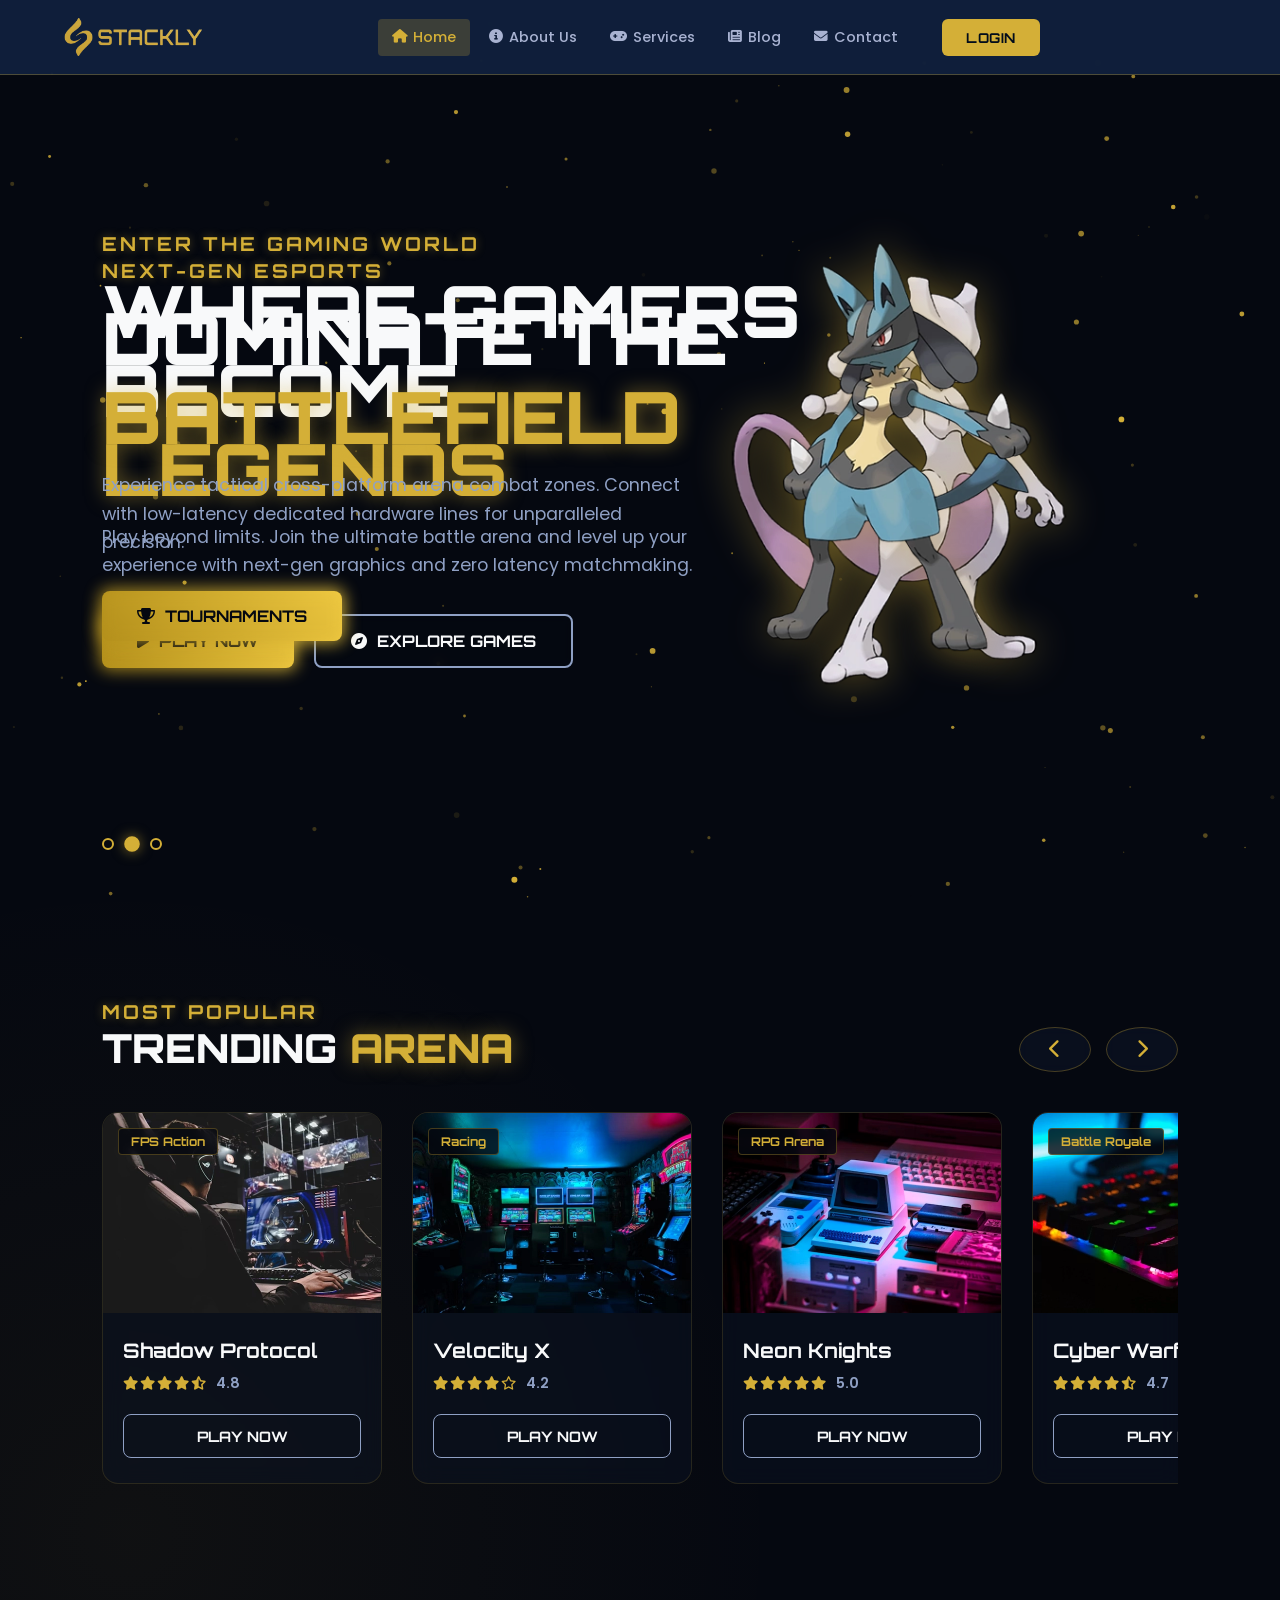
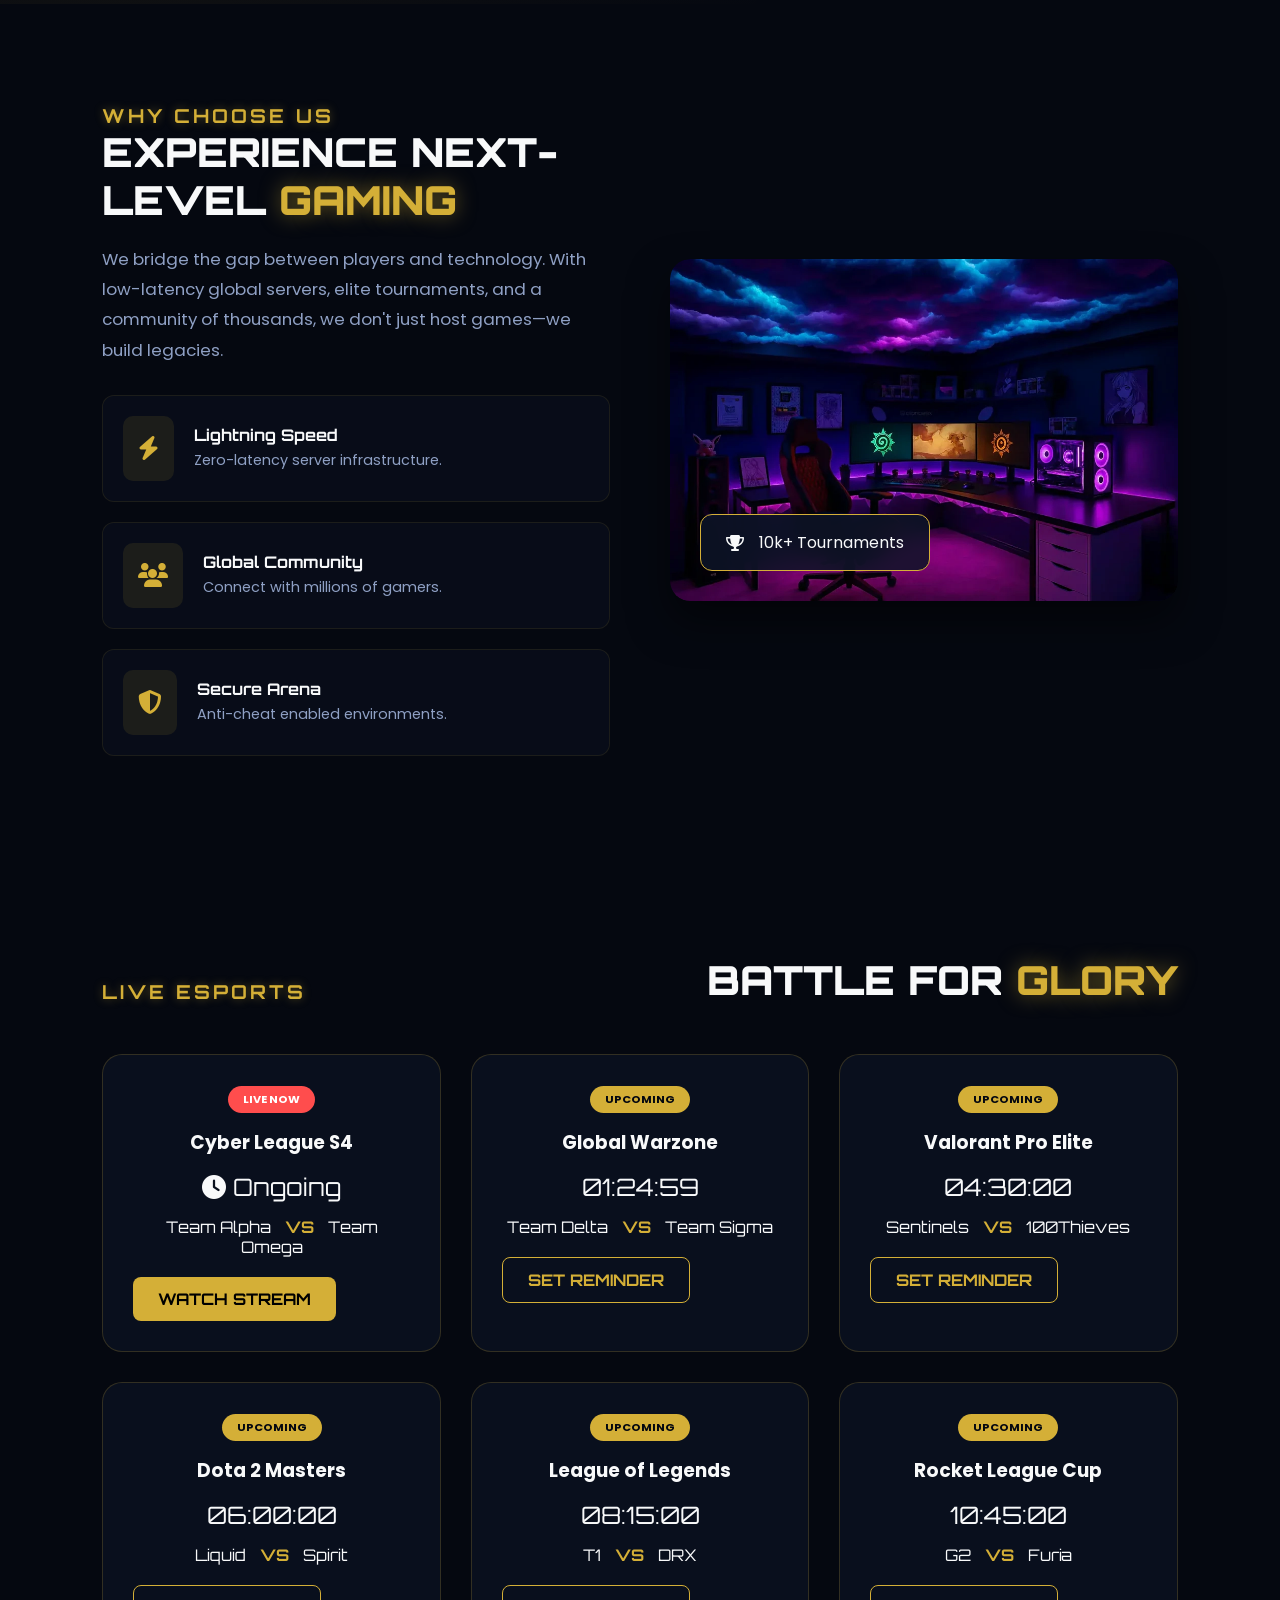
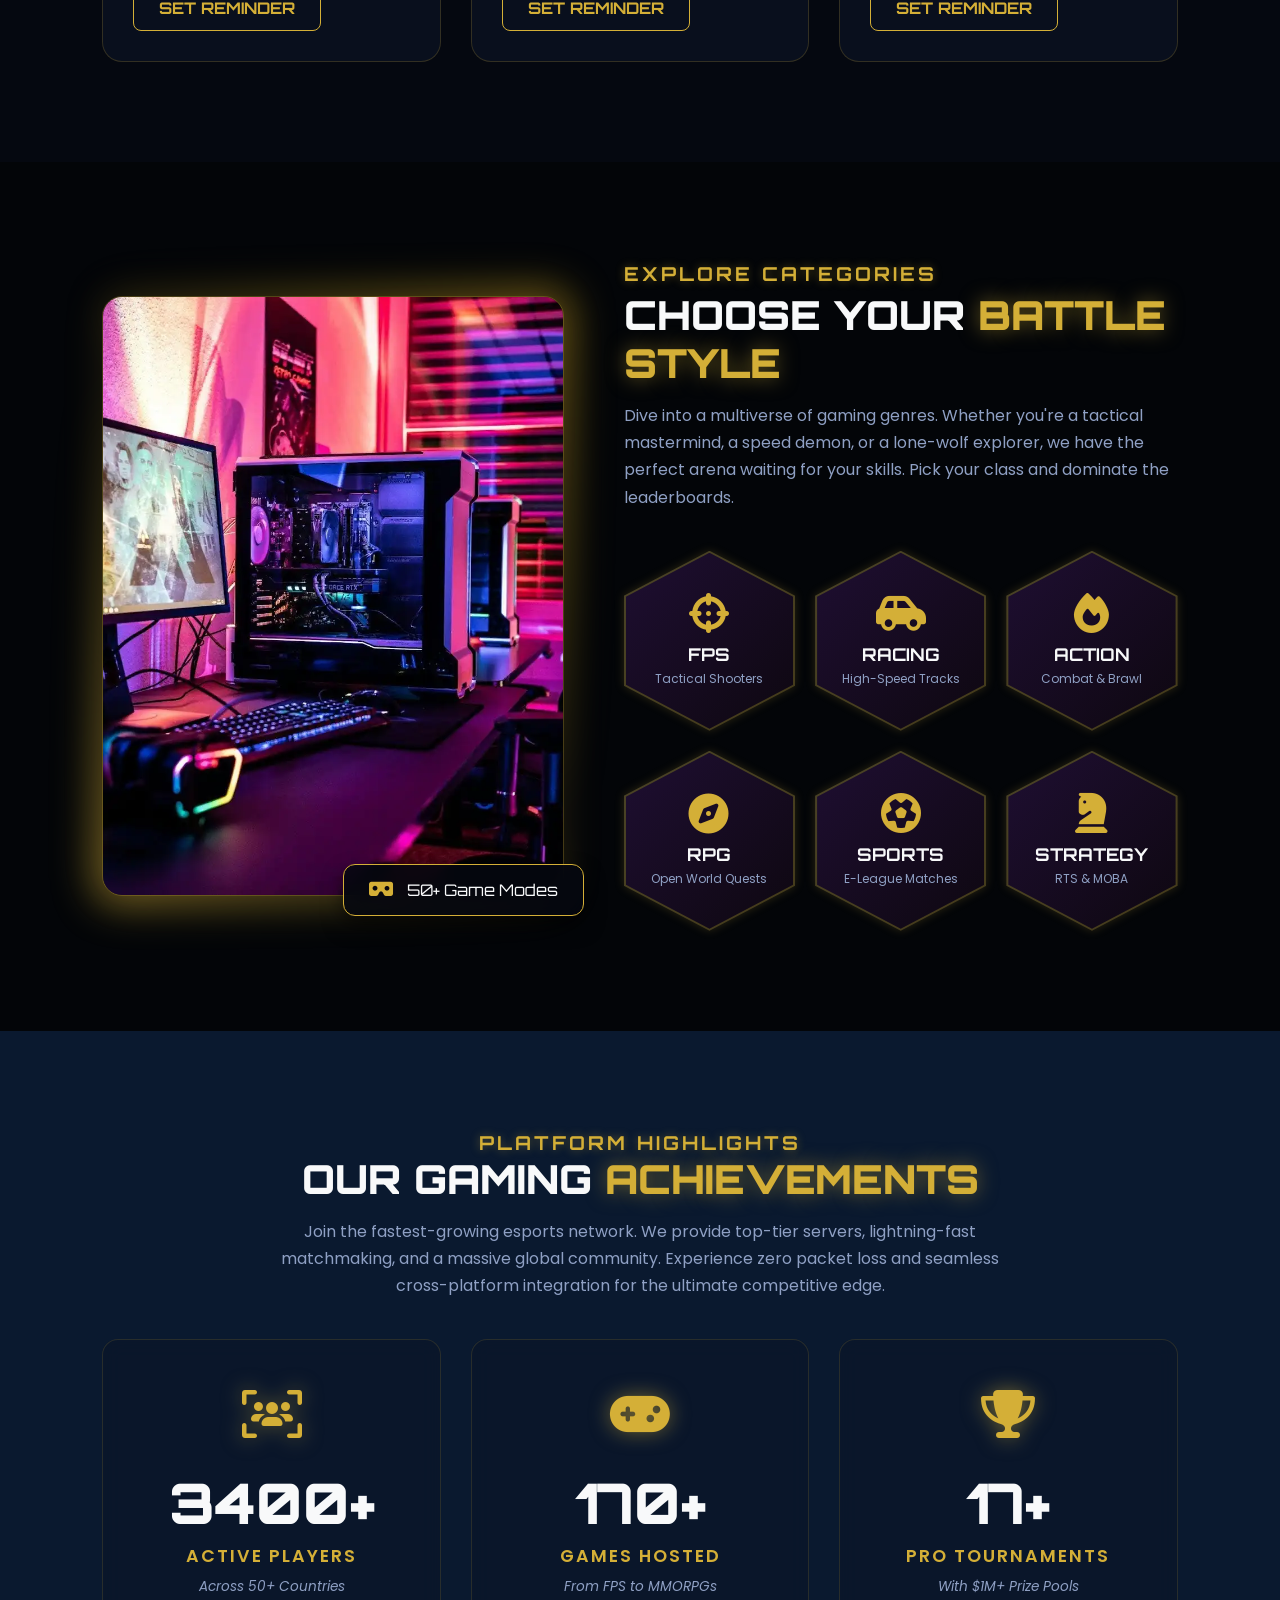
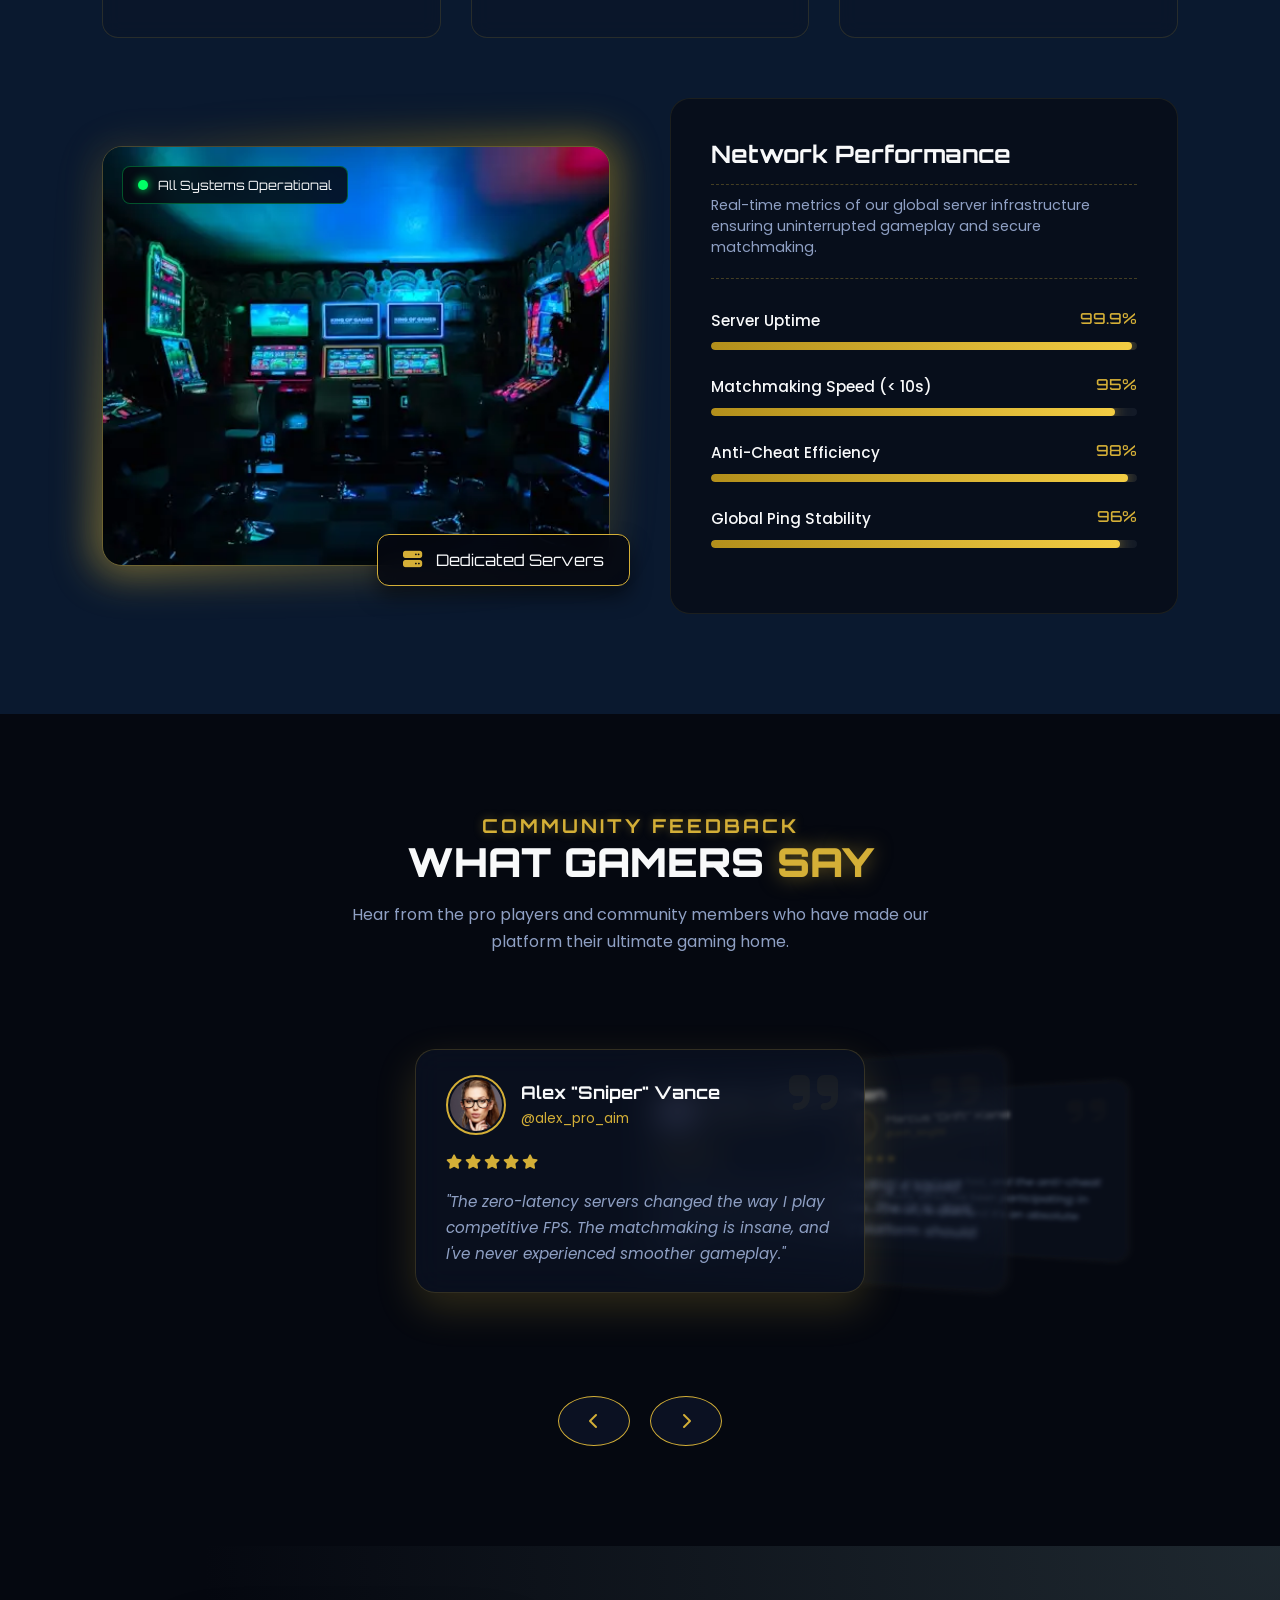
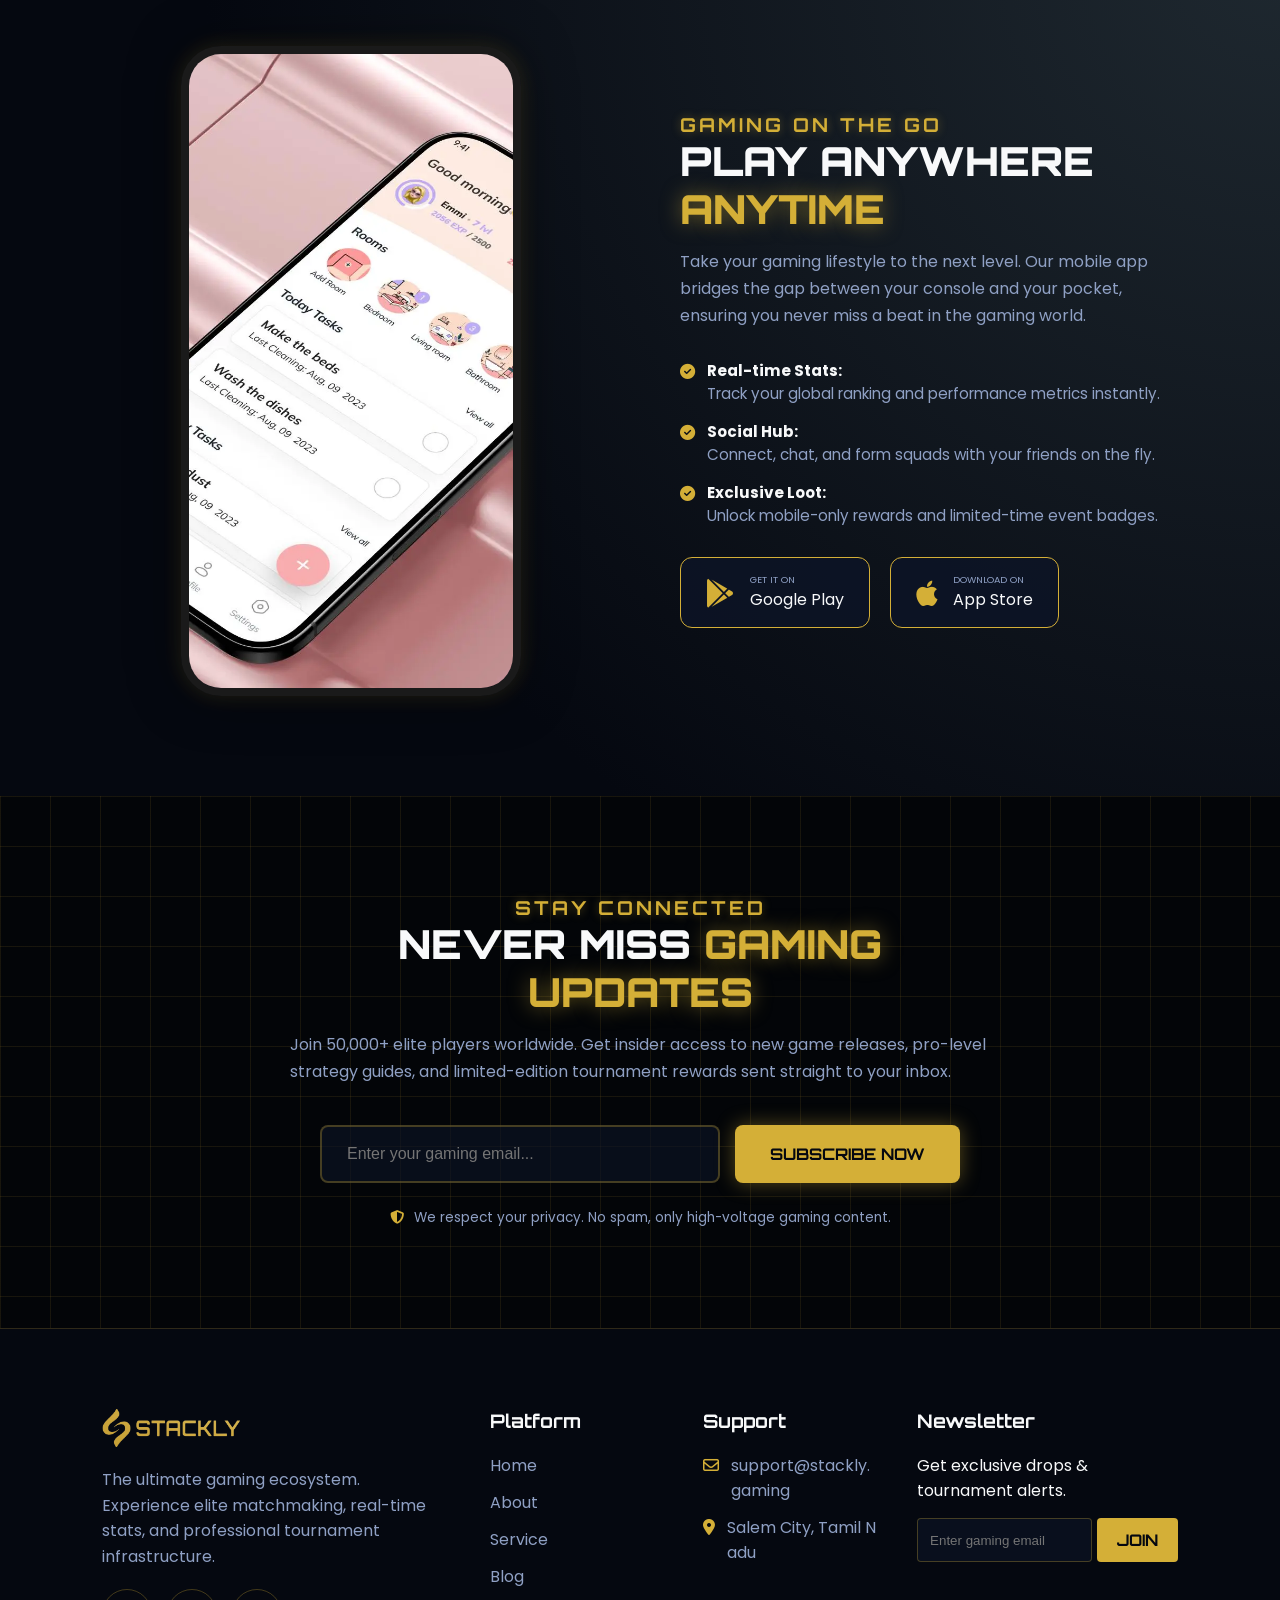
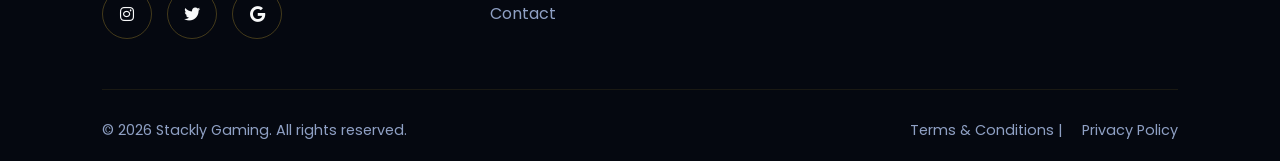
==== index.html @ 5798ce21 "Gaming" ====
<!DOCTYPE html>
<html lang="en" data-theme="dark">

<head>
    <meta charset="UTF-8">
    <meta name="viewport" content="width=device-width, initial-scale=1.0, maximum-scale=1.0, user-scalable=no">
    <title>Stackly Gaming | Optimized Unified Console</title>

    <link rel="stylesheet" href="common.css">
    <link rel="stylesheet" href="style.css">

    <link rel="stylesheet" href="https://unpkg.com/aos@next/dist/aos.css" />

    <link
        href="https://fonts.googleapis.com/css2?family=Orbitron:wght@600;800;900&family=Poppins:wght@300;400;600&display=swap"
        rel="stylesheet">
    <link rel="stylesheet" href="https://cdnjs.cloudflare.com/ajax/libs/font-awesome/6.4.0/css/all.min.css">

    <link href="https://unpkg.com/aos@2.3.1/dist/aos.css" rel="stylesheet">


</head>

<body>

    <div id="preloader" class="preloader-overlay">
        <div class="preloader-scanner-box">
            <div class="preloader-circle-radar"></div>
            <div class="brand-text-matrix">
                <i class="fa-solid fa-layer-group preloader-neon-icon"></i>
                <h1 class="preloader-glitch-text">STACKLY</h1>
                <p class="preloader-sub">INITIALIZING NODE SYSTEM...</p>
            </div>
        </div>
    </div>

    <div id="mainApp" class="app-hidden">

        <header class="navbar">
            <div class="logo">
                <a href="index.html" class="logo-link">
                    <img src="./asset/yellow_logo.webp" alt="STACKLY Logo" class="brand-logo-img">
                </a>
            </div>

            <div class="nav-menu-wrapper" id="menuWrapper">
                <ul class="nav-links">
                    <li><a href="index.html" class="nav-item active"><i
                                class="fa-solid fa-house"></i><span>Home</span></a></li>
                    <li><a href="about.html" class="nav-item"><i class="fa-solid fa-circle-info"></i><span>About
                                Us</span></a></li>
                    <li><a href="service.html" class="nav-item"><i
                                class="fa-solid fa-gamepad"></i><span>Services</span></a></li>
                    <li><a href="blog.html" class="nav-item"><i class="fa-solid fa-newspaper"></i><span>Blog</span></a>
                    </li>
                    <li><a href="contact.html" class="nav-item"><i
                                class="fa-solid fa-envelope"></i><span>Contact</span></a></li>
                </ul>
                <button class="login-btn" onclick="window.location.href='login.html'">LOGIN</button>
            </div>

            <div class="nav-right-controls">
                <div class="burger" id="burgerMenu">
                    <div class="line1"></div>
                    <div class="line2"></div>
                    <div class="line3"></div>
                </div>
            </div>
        </header>

        <section class="hero-section" id="home">

            <div class="video-wrapper">
                <video autoplay muted loop playsinline class="bg-video">
                    <source
                        src="https://assets.mixkit.co/videos/preview/mixkit-animation-of-a-futuristic-city-43075-large.mp4"
                        type="video/mp4">
                </video>
                <div class="video-overlay"></div>
            </div>

            <canvas id="particleCanvas" class="particle-layer"></canvas>

            <div class="hero-slider-container">

                <div class="hero-slide active">
                    <div class="floating-character">
                        <img src="./asset/h1.webp"
                            alt="Character 1">
                    </div>
                    <div class="hero-content">
                        <h3 class="gold-subtitle">ENTER THE GAMING WORLD</h3>
                        <h1 class="hero-title">WHERE GAMERS BECOME <span class="text-gold">LEGENDS</span></h1>
                        <p class="hero-description">Play beyond limits. Join the ultimate battle arena and level up your
                            experience with next-gen graphics and zero latency matchmaking.</p>
                        <div class="hero-buttons">
                            <button class="btn-gold-glow play-now" onclick="window.location.href='404page.html'"><i
                                    class="fa-solid fa-play"></i> PLAY NOW</button>
                            <button class="btn-outline explore-games" onclick="window.location.href='404page.html'"><i
                                    class="fa-solid fa-compass"></i> EXPLORE GAMES</button>
                        </div>
                    </div>
                </div>

                <div class="hero-slide">
                    <div class="floating-character">
                        <img src="./asset/h2.webp"
                            alt="Character 2">
                    </div>
                    <div class="hero-content">
                        <h3 class="gold-subtitle">NEXT-GEN ESPORTS</h3>
                        <h1 class="hero-title">DOMINATE THE <span class="text-gold">BATTLEFIELD</span></h1>
                        <p class="hero-description">Experience tactical cross-platform arena combat zones. Connect with
                            low-latency dedicated hardware lines for unparalleled precision.</p>
                        <div class="hero-buttons">
                            <button class="btn-gold-glow" onclick="window.location.href='404page.html'"><i
                                    class="fa-solid fa-trophy"></i> TOURNAMENTS</button>
                        </div>
                    </div>
                </div>

                <div class="hero-slide">
                    <div class="floating-character">
                        <img src="./asset/h3.webp"
                            alt="Character 3">
                    </div>
                    <div class="hero-content">
                        <h3 class="gold-subtitle">METAVERSE CONQUESTS</h3>
                        <h1 class="hero-title">CONQUER NEW <span class="text-gold">REALITIES</span></h1>
                        <p class="hero-description">Step into open-world rendering parameters. Upgrade tactical modules,
                            track clan dominance patterns, and claim high-tier assets.</p>
                        <div class="hero-buttons">
                            <button class="btn-gold-glow" onclick="window.location.href='404page.html'"><i
                                    class="fa-solid fa-rocket"></i> JOIN SQUAD</button>
                        </div>
                    </div>
                </div>

            </div>

            <div class="slider-dots">
                <span class="dot active" onclick="currentSlide(0)"></span>
                <span class="dot" onclick="currentSlide(1)"></span>
                <span class="dot" onclick="currentSlide(2)"></span>
            </div>

        </section>

        <section class="featured-section" id="featured-games">
            <div class="section-header">
                <div class="title-wrapper">
                    <h3 class="gold-subtitle">MOST POPULAR</h3>
                    <h2 class="section-title">TRENDING <span class="text-gold">ARENA</span></h2>
                </div>
                <div class="slider-controls">
                    <button class="slide-btn" id="prevBtn"><i class="fa-solid fa-chevron-left"></i></button>
                    <button class="slide-btn" id="nextBtn"><i class="fa-solid fa-chevron-right"></i></button>
                </div>
            </div>

            <div class="games-slider" id="gamesSlider">
                <div class="game-card" data-aos="fade-up" data-aos-duration="3000" data-aos-delay="200">
                    <div class="game-img-wrapper"><img
                            src="./asset/h4.webp"
                            alt="Shadow Protocol"><span class="genre-tag">FPS Action</span></div>
                    <div class="game-info">
                        <h3>Shadow Protocol</h3>
                        <div class="rating">
                            <div class="stars"><i class="fa-solid fa-star"></i><i class="fa-solid fa-star"></i><i
                                    class="fa-solid fa-star"></i><i class="fa-solid fa-star"></i><i
                                    class="fa-solid fa-star-half-stroke"></i></div><span>4.8</span>
                        </div>
                        <button class="btn-card-play" onclick="window.location.href='404page.html'">PLAY NOW</button>
                    </div>
                </div>
                <div class="game-card" data-aos="fade-up" data-aos-duration="3000" data-aos-delay="400">
                    <div class="game-img-wrapper"><img
                            src="./asset/h5.webp"
                            alt="Velocity X"><span class="genre-tag">Racing</span></div>
                    <div class="game-info">
                        <h3>Velocity X</h3>
                        <div class="rating">
                            <div class="stars"><i class="fa-solid fa-star"></i><i class="fa-solid fa-star"></i><i
                                    class="fa-solid fa-star"></i><i class="fa-solid fa-star"></i><i
                                    class="fa-regular fa-star"></i></div><span>4.2</span>
                        </div>
                        <button class="btn-card-play" onclick="window.location.href='404page.html'">PLAY NOW</button>
                    </div>
                </div>
                <div class="game-card" data-aos="fade-up" data-aos-duration="3000" data-aos-delay="600">
                    <div class="game-img-wrapper"><img
                            src="./asset/h6.webp"
                            alt="Neon Knights"><span class="genre-tag">RPG Arena</span></div>
                    <div class="game-info">
                        <h3>Neon Knights</h3>
                        <div class="rating">
                            <div class="stars"><i class="fa-solid fa-star"></i><i class="fa-solid fa-star"></i><i
                                    class="fa-solid fa-star"></i><i class="fa-solid fa-star"></i><i
                                    class="fa-solid fa-star"></i></div><span>5.0</span>
                        </div>
                        <button class="btn-card-play" onclick="window.location.href='404page.html'">PLAY NOW</button>
                    </div>
                </div>
                <div class="game-card" data-aos="fade-up" data-aos-duration="3000" data-aos-delay="800">
                    <div class="game-img-wrapper"><img
                            src="./asset/h7.webp"
                            alt="Cyber Warfare"><span class="genre-tag">Battle Royale</span></div>
                    <div class="game-info">
                        <h3>Cyber Warfare</h3>
                        <div class="rating">
                            <div class="stars"><i class="fa-solid fa-star"></i><i class="fa-solid fa-star"></i><i
                                    class="fa-solid fa-star"></i><i class="fa-solid fa-star"></i><i
                                    class="fa-solid fa-star-half-stroke"></i></div><span>4.7</span>
                        </div>
                        <button class="btn-card-play" onclick="window.location.href='404page.html'">PLAY NOW</button>
                    </div>
                </div>
                <div class="game-card" data-aos="fade-up" data-aos-duration="3000" data-aos-delay="600">
                    <div class="game-img-wrapper"><img
                            src="./asset/h8.webp"
                            alt="Galactic Siege"><span class="genre-tag">Strategy</span></div>
                    <div class="game-info">
                        <h3>Galactic Siege</h3>
                        <div class="rating">
                            <div class="stars"><i class="fa-solid fa-star"></i><i class="fa-solid fa-star"></i><i
                                    class="fa-solid fa-star"></i><i class="fa-regular fa-star"></i><i
                                    class="fa-regular fa-star"></i></div><span>3.9</span>
                        </div>
                        <button class="btn-card-play" onclick="window.location.href='404page.html'">PLAY NOW</button>
                    </div>
                </div>
                <div class="game-card" data-aos="fade-up" data-aos-duration="3000" data-aos-delay="700">
                    <div class="game-img-wrapper"><img
                            src="./asset/h9.webp"
                            alt="Void Runner"><span class="genre-tag">Adventure</span></div>
                    <div class="game-info">
                        <h3>Void Runner</h3>
                        <div class="rating">
                            <div class="stars"><i class="fa-solid fa-star"></i><i class="fa-solid fa-star"></i><i
                                    class="fa-solid fa-star"></i><i class="fa-solid fa-star"></i><i
                                    class="fa-regular fa-star"></i></div><span>4.5</span>
                        </div>
                        <button class="btn-card-play" onclick="window.location.href='404page.html'">PLAY NOW</button>
                    </div>
                </div>
            </div>
        </section>


        <section class="about-section" id="about">
            <div class="about-container">
                <div class="about-content">
                    <h3 class="gold-subtitle" data-aos="fade-up">WHY CHOOSE US</h3>
                    <h2 class="section-title" data-aos="fade-up" data-aos-delay="100">EXPERIENCE NEXT-LEVEL <span
                            class="text-gold">GAMING</span></h2>
                    <p class="about-desc" data-aos="fade-up" data-aos-delay="200">
                        We bridge the gap between players and technology. With low-latency global servers, elite
                        tournaments, and a community of thousands, we don't just host games—we build legacies.
                    </p>

                    <div class="about-features">
                        <div class="feature-card" data-aos="fade-up" data-aos-delay="300">
                            <div class="icon-box"><i class="fa-solid fa-bolt"></i></div>
                            <div class="feature-text">
                                <h4>Lightning Speed</h4>
                                <p>Zero-latency server infrastructure.</p>
                            </div>
                        </div>
                        <div class="feature-card" data-aos="fade-up" data-aos-delay="400">
                            <div class="icon-box"><i class="fa-solid fa-users"></i></div>
                            <div class="feature-text">
                                <h4>Global Community</h4>
                                <p>Connect with millions of gamers.</p>
                            </div>
                        </div>
                        <div class="feature-card" data-aos="fade-up" data-aos-delay="500">
                            <div class="icon-box"><i class="fa-solid fa-shield-halved"></i></div>
                            <div class="feature-text">
                                <h4>Secure Arena</h4>
                                <p>Anti-cheat enabled environments.</p>
                            </div>
                        </div>
                    </div>
                </div>

                <div class="about-visual" data-aos="zoom-in" data-aos-duration="1000">
                    <div class="visual-box">
                        <img src="./asset/h10.webp"
                            alt="Gaming Setup">
                        <div class="floating-stat">
                            <i class="fa-solid fa-trophy"></i>
                            <span>10k+ Tournaments</span>
                        </div>
                    </div>
                </div>
            </div>
        </section>


        <section class="tournament-section" id="tournaments">
            <div class="section-header" data-aos="fade-up">
                <h3 class="gold-subtitle">LIVE ESPORTS</h3>
                <h2 class="section-title">BATTLE FOR <span class="text-gold">GLORY</span></h2>
            </div>

            <div class="tournament-grid">
                <div class="match-card live" data-aos="zoom-in" data-aos-delay="100">
                    <div class="status-tag">LIVE NOW</div>
                    <h3>Cyber League S4</h3>
                    <div class="match-time"><i class="fa-solid fa-clock"></i> <span>Ongoing</span></div>
                    <div class="teams"><span>Team Alpha</span> <b>VS</b> <span>Team Omega</span></div>
                    <button class="btn-neon" onclick="window.location.href='404page.html'">WATCH STREAM</button>
                </div>

                <div class="match-card" data-aos="zoom-in" data-aos-delay="200">
                    <div class="status-tag upcoming">UPCOMING</div>
                    <h3>Global Warzone</h3>
                    <div class="match-time" id="timer1">02:15:45</div>
                    <div class="teams"><span>Team Delta</span> <b>VS</b> <span>Team Sigma</span></div>
                    <button class="btn-neon-outline" onclick="window.location.href='404page.html'">SET REMINDER</button>
                </div>

                <div class="match-card" data-aos="zoom-in" data-aos-delay="300">
                    <div class="status-tag upcoming">UPCOMING</div>
                    <h3>Valorant Pro Elite</h3>
                    <div class="match-time">04:30:00</div>
                    <div class="teams"><span>Sentinels</span> <b>VS</b> <span>100Thieves</span></div>
                    <button class="btn-neon-outline" onclick="window.location.href='404page.html'">SET REMINDER</button>
                </div>

                <div class="match-card" data-aos="zoom-in" data-aos-delay="400">
                    <div class="status-tag upcoming">UPCOMING</div>
                    <h3>Dota 2 Masters</h3>
                    <div class="match-time">06:00:00</div>
                    <div class="teams"><span>Liquid</span> <b>VS</b> <span>Spirit</span></div>
                    <button class="btn-neon-outline" onclick="window.location.href='404page.html'">SET REMINDER</button>
                </div>

                <div class="match-card" data-aos="zoom-in" data-aos-delay="500">
                    <div class="status-tag upcoming">UPCOMING</div>
                    <h3>League of Legends</h3>
                    <div class="match-time">08:15:00</div>
                    <div class="teams"><span>T1</span> <b>VS</b> <span>DRX</span></div>
                    <button class="btn-neon-outline" onclick="window.location.href='404page.html'">SET REMINDER</button>
                </div>

                <div class="match-card" data-aos="zoom-in" data-aos-delay="600">
                    <div class="status-tag upcoming">UPCOMING</div>
                    <h3>Rocket League Cup</h3>
                    <div class="match-time">10:45:00</div>
                    <div class="teams"><span>G2</span> <b>VS</b> <span>Furia</span></div>
                    <button class="btn-neon-outline" onclick="window.location.href='404page.html'">SET REMINDER</button>
                </div>
            </div>
        </section>

        <section class="categories-section" id="categories">
            <div class="categories-container">

                <div class="categories-visual" data-aos="fade-right" data-aos-duration="1000">
                    <div class="image-glow-wrapper">
                        <img src="./asset/h13.webp"
                            alt="Gaming Genres" class="cat-img">
                        <div class="glass-tag"><i class="fa-solid fa-vr-cardboard"></i> 50+ Game Modes</div>
                    </div>
                </div>

                <div class="categories-content">

                    <div class="categories-header" data-aos="fade-left">
                        <h3 class="gold-subtitle">EXPLORE CATEGORIES</h3>
                        <h2 class="section-title">CHOOSE YOUR <span class="text-gold">BATTLE STYLE</span></h2>
                        <p class="section-desc">
                            Dive into a multiverse of gaming genres. Whether you're a tactical mastermind, a speed
                            demon, or a lone-wolf explorer, we have the perfect arena waiting for your skills. Pick your
                            class and dominate the leaderboards.
                        </p>
                    </div>

                    <div class="hex-grid">
                        <div class="hex-wrapper" data-aos="zoom-in" data-aos-delay="100">
                            <div class="hex-card">
                                <i class="fa-solid fa-crosshairs hex-icon"></i>
                                <h3 class="hex-title">FPS</h3>
                                <p class="hex-desc">Tactical Shooters</p>
                            </div>
                        </div>

                        <div class="hex-wrapper" data-aos="zoom-in" data-aos-delay="200">
                            <div class="hex-card">
                                <i class="fa-solid fa-car-side hex-icon"></i>
                                <h3 class="hex-title">RACING</h3>
                                <p class="hex-desc">High-Speed Tracks</p>
                            </div>
                        </div>

                        <div class="hex-wrapper" data-aos="zoom-in" data-aos-delay="300">
                            <div class="hex-card">
                                <i class="fa-solid fa-fire hex-icon"></i>
                                <h3 class="hex-title">ACTION</h3>
                                <p class="hex-desc">Combat & Brawl</p>
                            </div>
                        </div>

                        <div class="hex-wrapper" data-aos="zoom-in" data-aos-delay="400">
                            <div class="hex-card">
                                <i class="fa-solid fa-compass hex-icon"></i>
                                <h3 class="hex-title">RPG</h3>
                                <p class="hex-desc">Open World Quests</p>
                            </div>
                        </div>

                        <div class="hex-wrapper" data-aos="zoom-in" data-aos-delay="500">
                            <div class="hex-card">
                                <i class="fa-solid fa-futbol hex-icon"></i>
                                <h3 class="hex-title">SPORTS</h3>
                                <p class="hex-desc">E-League Matches</p>
                            </div>
                        </div>

                        <div class="hex-wrapper" data-aos="zoom-in" data-aos-delay="600">
                            <div class="hex-card">
                                <i class="fa-solid fa-chess-knight hex-icon"></i>
                                <h3 class="hex-title">STRATEGY</h3>
                                <p class="hex-desc">RTS & MOBA</p>
                            </div>
                        </div>
                    </div>
                </div>

            </div>
        </section>


        <section class="stats-section" id="statistics">
            <div class="stats-header" data-aos="fade-up">
                <h3 class="gold-subtitle">PLATFORM HIGHLIGHTS</h3>
                <h2 class="section-title">OUR GAMING <span class="text-gold">ACHIEVEMENTS</span></h2>
                <p class="section-desc" style="text-align: center; max-width: 750px; margin: 15px auto 40px auto;">
                    Join the fastest-growing esports network. We provide top-tier servers, lightning-fast matchmaking,
                    and a massive global community. Experience zero packet loss and seamless cross-platform integration
                    for the ultimate competitive edge.
                </p>
            </div>

            <div class="stats-grid">
                <div class="glass-stat-card" data-aos="fade-up" data-aos-delay="100">
                    <div class="stat-icon"><i class="fa-solid fa-users-viewfinder"></i></div>
                    <h3 class="counter" data-target="10000">0</h3>
                    <p class="stat-label">Active Players</p>
                    <p class="stat-sub">Across 50+ Countries</p>
                </div>

                <div class="glass-stat-card" data-aos="fade-up" data-aos-delay="200">
                    <div class="stat-icon"><i class="fa-solid fa-gamepad"></i></div>
                    <h3 class="counter" data-target="500">0</h3>
                    <p class="stat-label">Games Hosted</p>
                    <p class="stat-sub">From FPS to MMORPGs</p>
                </div>

                <div class="glass-stat-card" data-aos="fade-up" data-aos-delay="300">
                    <div class="stat-icon"><i class="fa-solid fa-trophy"></i></div>
                    <h3 class="counter" data-target="50">0</h3>
                    <p class="stat-label">Pro Tournaments</p>
                    <p class="stat-sub">With $1M+ Prize Pools</p>
                </div>
            </div>

            <div class="stats-details">

                <div class="stats-image" data-aos="fade-right" data-aos-delay="200">
                    <div class="image-glow-wrapper stat-img-hover">
                        <img src="./asset/h11.webp"
                            alt="Server Infrastructure" class="cat-img" style="min-height: 420px;">
                        <div class="glass-tag"><i class="fa-solid fa-server"></i> Dedicated Servers</div>

                        <div class="live-status-tag">
                            <span class="pulse-green-dot"></span> All Systems Operational
                        </div>
                    </div>
                </div>

                <div class="stats-bars" data-aos="fade-left" data-aos-delay="300">
                    <h3 class="bar-title">Network Performance</h3>
                    <p class="bar-desc">Real-time metrics of our global server infrastructure ensuring uninterrupted
                        gameplay and secure matchmaking.</p>

                    <div class="progress-box">
                        <div class="progress-info">
                            <span>Server Uptime</span>
                            <span>99.9%</span>
                        </div>
                        <div class="progress-track">
                            <div class="progress-fill" data-width="99%"></div>
                        </div>
                    </div>

                    <div class="progress-box">
                        <div class="progress-info">
                            <span>Matchmaking Speed (< 10s)</span>
                                    <span>95%</span>
                        </div>
                        <div class="progress-track">
                            <div class="progress-fill" data-width="95%"></div>
                        </div>
                    </div>

                    <div class="progress-box">
                        <div class="progress-info">
                            <span>Anti-Cheat Efficiency</span>
                            <span>98%</span>
                        </div>
                        <div class="progress-track">
                            <div class="progress-fill" data-width="98%"></div>
                        </div>
                    </div>

                    <div class="progress-box">
                        <div class="progress-info">
                            <span>Global Ping Stability</span>
                            <span>96%</span>
                        </div>
                        <div class="progress-track">
                            <div class="progress-fill" data-width="96%"></div>
                        </div>
                    </div>
                </div>

            </div>
        </section>



        <section class="testimonials-section" id="reviews">
            <div class="stats-header" data-aos="fade-up">
                <h3 class="gold-subtitle">COMMUNITY FEEDBACK</h3>
                <h2 class="section-title">WHAT GAMERS <span class="text-gold">SAY</span></h2>
                <p class="section-desc" style="text-align: center; max-width: 600px; margin: 15px auto 40px auto;">
                    Hear from the pro players and community members who have made our platform their ultimate gaming
                    home.
                </p>
            </div>

            <div class="stack-container" data-aos="zoom-in" data-aos-duration="1000">

                <div class="stack-area">
                    <div class="testi-3d-card">
                        <i class="fa-solid fa-quote-right quote-bg"></i>
                        <div class="testi-header">
                            <img src="./asset/a4.webp"
                                alt="Gamer Profile">
                            <div class="testi-user">
                                <h4>Alex "Sniper" Vance</h4>
                                <span>@alex_pro_aim</span>
                            </div>
                        </div>
                        <div class="testi-stars"><i class="fa-solid fa-star"></i><i class="fa-solid fa-star"></i><i
                                class="fa-solid fa-star"></i><i class="fa-solid fa-star"></i><i
                                class="fa-solid fa-star"></i></div>
                        <p class="testi-text">"The zero-latency servers changed the way I play competitive FPS. The
                            matchmaking is insane, and I've never experienced smoother gameplay."</p>
                    </div>

                    <div class="testi-3d-card">
                        <i class="fa-solid fa-quote-right quote-bg"></i>
                        <div class="testi-header">
                            <img src="./asset/a1.webp"
                                alt="Gamer Profile">
                            <div class="testi-user">
                                <h4>Sarah "Valkyrie" Chen</h4>
                                <span>@valkyrie_plays</span>
                            </div>
                        </div>
                        <div class="testi-stars"><i class="fa-solid fa-star"></i><i class="fa-solid fa-star"></i><i
                                class="fa-solid fa-star"></i><i class="fa-solid fa-star"></i><i
                                class="fa-solid fa-star-half-stroke"></i></div>
                        <p class="testi-text">"I love the community features! Finding a squad for RPG raids has never
                            been easier. The UI is dark, neon, and exactly what a gaming platform should look like."</p>
                    </div>

                    <div class="testi-3d-card">
                        <i class="fa-solid fa-quote-right quote-bg"></i>
                        <div class="testi-header">
                            <img src="./asset/a2.webp"
                                alt="Gamer Profile">
                            <div class="testi-user">
                                <h4>Marcus "Drift" Kane</h4>
                                <span>@drift_king99</span>
                            </div>
                        </div>
                        <div class="testi-stars"><i class="fa-solid fa-star"></i><i class="fa-solid fa-star"></i><i
                                class="fa-solid fa-star"></i><i class="fa-solid fa-star"></i><i
                                class="fa-solid fa-star"></i></div>
                        <p class="testi-text">"Tournament payouts are fast, and the anti-cheat system actually works.
                            I've been participating in the weekly racing leagues and it's an absolute blast."</p>
                    </div>

                    <div class="testi-3d-card">
                        <i class="fa-solid fa-quote-right quote-bg"></i>
                        <div class="testi-header">
                            <img src="./asset/a3.webp"
                                alt="Gamer Profile">
                            <div class="testi-user">
                                <h4>Elena "Mystic" Rose</h4>
                                <span>@mystic_mage</span>
                            </div>
                        </div>
                        <div class="testi-stars"><i class="fa-solid fa-star"></i><i class="fa-solid fa-star"></i><i
                                class="fa-solid fa-star"></i><i class="fa-solid fa-star"></i><i
                                class="fa-regular fa-star"></i></div>
                        <p class="testi-text">"A must-have platform for any serious gamer. The UI is sleek, and tracking
                            my stats across multiple games gives me the insights I need to improve."</p>
                    </div>

                </div>

                <div class="stack-controls">
                    <button class="testi-btn" id="stackPrev"><i class="fa-solid fa-chevron-left"></i></button>
                    <button class="testi-btn" id="stackNext"><i class="fa-solid fa-chevron-right"></i></button>
                </div>

            </div>
        </section>

        <section class="download-section" id="download">
            <div class="download-container">

                <div class="download-visual" data-aos="fade-right">
                    <div class="phone-mockup stat-img-hover">
                        <img src="./asset/a5.webp"
                            alt="App UI" class="app-ui-screen">
                        <div class="phone-frame"></div>
                    </div>
                </div>

                <div class="download-content" data-aos="fade-left">
                    <h3 class="gold-subtitle">GAMING ON THE GO</h3>
                    <h2 class="section-title">PLAY ANYWHERE <span class="text-gold">ANYTIME</span></h2>
                    <p class="section-desc">
                        Take your gaming lifestyle to the next level. Our mobile app bridges the gap between your
                        console and your pocket, ensuring you never miss a beat in the gaming world.
                    </p>

                    <ul class="feature-list">
                        <li><i class="fa-solid fa-circle-check"></i>
                            <div><strong>Real-time Stats:</strong> Track your global ranking and performance metrics
                                instantly.</div>
                        </li>
                        <li><i class="fa-solid fa-circle-check"></i>
                            <div><strong>Social Hub:</strong> Connect, chat, and form squads with your friends on the
                                fly.</div>
                        </li>
                        <li><i class="fa-solid fa-circle-check"></i>
                            <div><strong>Exclusive Loot:</strong> Unlock mobile-only rewards and limited-time event
                                badges.</div>
                        </li>
                    </ul>

                    <div class="store-buttons">
                        <a href="404page.html" class="btn-store">
                            <i class="fa-brands fa-google-play"></i>
                            <div class="btn-text"><span>GET IT ON</span> Google Play</div>
                        </a>
                        <a href="404page.html" class="btn-store">
                            <i class="fa-brands fa-apple"></i>
                            <div class="btn-text"><span>DOWNLOAD ON</span> App Store</div>
                        </a>
                    </div>
                </div>
            </div>
        </section>


        <section class="newsletter-section" id="newsletter">
            <div class="grid-overlay"></div>
            <div class="newsletter-content" data-aos="zoom-in">
                <h3 class="gold-subtitle">STAY CONNECTED</h3>
                <h2 class="section-title">NEVER MISS <span class="text-gold">GAMING UPDATES</span></h2>

                <p class="section-desc">
                    Join 50,000+ elite players worldwide. Get insider access to new game releases,
                    pro-level strategy guides, and limited-edition tournament rewards sent straight to your inbox.
                </p>

                <form class="newsletter-form">
                    <input type="email" placeholder="Enter your gaming email..." required>
                    <button type="submit" class="btn-glow-subscribe">
                        SUBSCRIBE NOW
                    </button>
                </form>

                <p class="newsletter-note">
                    <i class="fa-solid fa-shield-halved"></i> We respect your privacy. No spam, only high-voltage gaming
                    content.
                </p>
            </div>
        </section>


        <footer class="footer">
            <div class="footer-container">
                <div class="footer-section brand-col" data-aos="fade-up">
                    <a href="index.html" class="logo">
                        <img src="./asset/yellow_logo.webp" alt="logo">
                    </a>
                    <p class="footer-desc">The ultimate gaming ecosystem. Experience elite matchmaking, real-time stats,
                        and professional tournament infrastructure.</p>
                    <div class="social-links">
                        <a href="404page.html" class="social-circle"><i class="fab fa-instagram"></i></a>
                        <a href="404page.html" class="social-circle"><i class="fab fa-twitter"></i></a>
                        <a href="404page.html" class="social-circle"><i class="fab fa-google"></i></a>
                    </div>
                </div>

                <div class="footer-section" data-aos="fade-up" data-aos-delay="100">
                    <h3>Platform</h3>
                    <ul>
                        <li><a href="index.html">Home</a></li>
                        <li><a href="about.html">About</a></li>
                        <li><a href="service.html">Service</a></li>
                        <li><a href="blog.html">Blog</a></li>
                        <li><a href="contact.html">Contact</a></li>
                    </ul>
                </div>

                <div class="footer-section" data-aos="fade-up" data-aos-delay="200">
                    <h3>Support</h3>
                    <ul class="contact-info">
                        <li><i class="far fa-envelope"></i> <span>support@stackly.gaming</span></li>
                        <li><i class="fas fa-location-dot"></i> <span>Salem City, Tamil Nadu</span></li>
                    </ul>
                </div>

                <div class="footer-section newsletter-col" data-aos="fade-up" data-aos-delay="300">
                    <h3>Newsletter</h3>
                    <p>Get exclusive drops & tournament alerts.</p>

                    <form class="footer-form" onsubmit="event.preventDefault(); validateAndRedirect();">
                        <input type="email" id="footerEmail" placeholder="Enter gaming email" required>
                        <button type="submit">JOIN</button>
                    </form>
                </div>
            </div>

            <div class="footer-bottom">
                <div class="bottom-container">
                    <p class="copyright-text">© 2026 Stackly Gaming. All rights reserved.</p>
                    <div class="legal-links">
                        <a href="404page.html">Terms & Conditions</a>
                        <span class="divider">|</span>
                        <a href="404page.html">Privacy Policy</a>
                    </div>
                </div>
            </div>
        </footer>




    </div>

    <script src="https://unpkg.com/aos@next/dist/aos.js"></script>
    <script src="script.js"></script>
    <script src="https://unpkg.com/aos@2.3.1/dist/aos.js"></script>
    <script>
        function validateAndRedirect() {
            const emailInput = document.getElementById('footerEmail');

            if (emailInput.value.trim() !== "" && emailInput.checkValidity()) {
                window.location.href = '404page.html';
            }
        }
        function validateNewsletterTwo() {
            const emailInput = document.getElementById('newsEmail2');

            if (emailInput.value.trim() !== "" && emailInput.checkValidity()) {
                window.location.href = '404page.html';
            }
        }
    </script>
</body>

</html>
---- common.css ----
:root {
  --navy-dark: #0a192f;
  --navy-light: #112240;
  --navy-deep: #020c1b;
  --gold: #d4af37;
  --gold-hover: #f3cd44;
  --text-white: #f8f9fa;
  --text-gray: #a8b2d1;
  --border-color: rgba(212, 175, 55, 0.315);
}

* {
  margin: 0;
  padding: 0;
  box-sizing: border-box;
  -webkit-tap-highlight-color: transparent;
}

html {
  width: 100%;
  height: 100%;
  scroll-behavior: smooth;
}

body {
  width: 100%;
  min-height: 100%;
  font-family: "Poppins", sans-serif;
  background-color: var(--navy-dark);
  color: var(--text-white);
  overflow-x: hidden;
  overflow-y: auto;
}

.preloader-overlay {
  position: fixed;
  top: 0;
  left: 0;
  width: 100%;
  height: 100%;
  background-color: var(--navy-deep);
  z-index: 9999;
  display: flex;
  align-items: center;
  justify-content: center;
}

.preloader-scanner-box {
  position: relative;
  padding: 20px;
  display: flex;
  flex-direction: column;
  align-items: center;
  justify-content: center;
}

.preloader-circle-radar {
  position: absolute;
  width: clamp(140px, 40vw, 180px);
  height: clamp(140px, 40vw, 180px);
  border: 2px dashed rgba(212, 175, 55, 0.2);
  border-radius: 50%;
  animation: rotateRadar 6s linear infinite;
}

.preloader-circle-radar::before {
  content: "";
  position: absolute;
  top: -4px;
  left: 50%;
  width: 8px;
  height: 8px;
  background-color: var(--gold);
  border-radius: 50%;
  box-shadow: 0 0 15px var(--gold);
}

.brand-text-matrix {
  text-align: center;
  z-index: 5;
}

.preloader-neon-icon {
  font-size: clamp(2.5rem, 8vw, 3.2rem);
  color: var(--gold);
  margin-bottom: 10px;
  text-shadow: 0 0 20px rgba(212, 175, 55, 0.4);
}

.preloader-glitch-text {
  font-family: "Orbitron", sans-serif;
  font-size: clamp(2rem, 7vw, 2.8rem);
  font-weight: 900;
  color: var(--text-white);
  letter-spacing: 4px;
  margin-bottom: 6px;
}

.preloader-sub {
  font-family: "Orbitron", sans-serif;
  font-size: 0.7rem;
  color: var(--gold);
  letter-spacing: 1.5px;
  opacity: 0.8;
}

@keyframes rotateRadar {
  from {
    transform: rotate(0deg);
  }
  to {
    transform: rotate(360deg);
  }
}

.app-hidden {
  opacity: 0;
  visibility: hidden;
}

.app-visible {
  opacity: 1;
  visibility: visible;
  transition: opacity 0.5s ease;
}

.navbar {
  display: flex;
  justify-content: space-between;
  align-items: center;
  padding: 0 5%;
  background-color: rgba(17, 34, 64, 0.9);
  backdrop-filter: blur(12px);
  -webkit-backdrop-filter: blur(12px);
  border-bottom: 1px solid var(--border-color);
  position: fixed;
  width: 100%;
  top: 0;
  z-index: 2000;
  height: 75px;
}

.logo {
  font-family: "Orbitron", sans-serif;
  font-weight: 900;
  font-size: clamp(1.3rem, 5vw, 1.7rem);
  color: var(--gold);
  display: flex;
  align-items: center;
  gap: 8px;
  letter-spacing: 1px;
}

.nav-menu-wrapper {
  display: flex;
  align-items: center;
  gap: 30px;
}

.nav-links {
  display: flex;
  list-style: none;
  gap: 5px;
}

.nav-item {
  display: flex;
  align-items: center;
  gap: 6px;
  padding: 8px 14px;
  text-decoration: none;
  color: var(--text-gray);
  font-weight: 500;
  font-size: 0.9rem;
  border-radius: 4px;
  transition: all 0.2s ease;
}

.nav-item i {
  font-size: 0.85rem;
}

.nav-item:hover,
.nav-item.active {
  color: var(--gold);
  background-color: rgba(228, 187, 53, 0.205);
}

.login-btn {
  background-color: var(--gold);
  color: var(--navy-deep);
  border: none;
  padding: 10px 24px;
  font-weight: 700;
  border-radius: 6px;
  cursor: pointer;
  font-family: "Orbitron", sans-serif;
  font-size: 0.85rem;
  letter-spacing: 0.5px;
  transition: all 0.2s ease;
}

.login-btn:hover {
  background-color: var(--gold-hover);
  box-shadow: 0 4px 15px rgba(212, 175, 55, 0.3);
}

.nav-right-controls {
  display: flex;
  align-items: center;
}

.burger {
  display: none;
  cursor: pointer;
  flex-direction: column;
  gap: 5px;
  padding: 5px;
  z-index: 2500;
}

.burger div {
  width: 22px;
  height: 3px;
  background-color: var(--gold);
  transition: all 0.3s ease;
}

@media (max-width: 1024px) {
  .nav-menu-wrapper {
    position: fixed;
    right: -100%;
    top: 0;
    height: 100vh;
    background-color: rgba(2, 12, 27, 0.98);
    backdrop-filter: blur(16px);
    -webkit-backdrop-filter: blur(16px);
    flex-direction: column;
    width: 280px;
    padding: 100px 30px;
    gap: 25px;
    justify-content: flex-start;
    align-items: stretch;
    border-left: 1px solid var(--border-color);
    transition: right 0.35s cubic-bezier(0.4, 0, 0.2, 1);
    box-shadow: -10px 0 30px rgba(0, 0, 0, 0.4);
  }

  .nav-menu-wrapper.active-menu {
    right: 0;
  }

  .nav-links {
    flex-direction: column;
    gap: 12px;
    width: 100%;
  }

  .burger {
    display: flex;
  }

  .nav-item {
    padding: 12px 20px;
    width: 100%;
    font-size: 1rem;
    border: 1px solid rgba(212, 175, 55, 0.05);
  }

  .login-btn {
    width: 100%;
    padding: 14px;
    font-size: 0.95rem;
    margin-top: 15px;
  }
}
---- style.css ----
:root {
  --theme-gold: #d4af37;
  --theme-gold-light: #f3cd44;
  --theme-gold-dark: #b38f1b;
  --bg-navy: #050810;
  --text-light: #f8f9fa;
  --text-muted: #8fa0c4;
}

.hero-section {
  position: relative;
  width: 100%;
  min-height: 100vh;
  display: flex;
  align-items: center;
  justify-content: flex-start;
  padding: 0 8%;
  overflow: hidden;
  background-color: var(--bg-navy);
}

.video-wrapper {
  position: absolute;
  top: 0;
  left: 0;
  width: 100%;
  height: 100%;
  z-index: 1;
}
.bg-video {
  width: 100%;
  height: 100%;
  object-fit: cover;
}
.video-overlay {
  position: absolute;
  top: 0;
  left: 0;
  width: 100%;
  height: 100%;
  background: linear-gradient(
    90deg,
    rgba(5, 8, 16, 0.95) 0%,
    rgba(5, 8, 16, 0.7) 50%,
    rgba(5, 8, 16, 0.4) 100%
  );
}
.particle-layer {
  position: absolute;
  top: 0;
  left: 0;
  width: 100%;
  height: 100%;
  z-index: 2;
  pointer-events: none;
}

.hero-slider-container {
  position: relative;
  width: 100%;
  height: 100%;
  display: flex;
  align-items: center;
  z-index: 4;
}

.hero-slide {
  position: absolute;
  width: 100%;
  display: flex;
  align-items: center;
  opacity: 0;
  visibility: hidden;
  transition:
    opacity 0.8s ease-in-out,
    visibility 0.8s;
}

.hero-slide.active {
  opacity: 1;
  visibility: visible;
  position: relative;
}

.floating-character {
  position: absolute;
  right: 5%;
  bottom: -10%;
  z-index: 3;
  width: 450px;
  animation: floatAnimation 4s ease-in-out infinite;
  pointer-events: none;
  filter: drop-shadow(0 0 20px rgba(212, 175, 55, 0.4));
}

.floating-character img {
  width: 100%;
  height: auto;
  object-fit: contain;
}

@keyframes floatAnimation {
  0% {
    transform: translateY(0px);
  }
  50% {
    transform: translateY(-25px);
  }
  100% {
    transform: translateY(0px);
  }
}

.hero-content {
  max-width: 700px;
  display: flex;
  flex-direction: column;
  gap: 15px;
}

.gold-subtitle {
  font-family: "Orbitron", sans-serif;
  font-size: 1.2rem;
  color: var(--theme-gold);
  letter-spacing: 3px;
  text-shadow: 0 0 10px rgba(212, 175, 55, 0.4);
}
.hero-title {
  font-family: "Orbitron", sans-serif;
  font-size: 4.5rem;
  font-weight: 900;
  color: var(--text-light);
  line-height: 1.1;
  text-transform: uppercase;
}
.text-gold {
  color: var(--theme-gold);
  text-shadow: 0 0 20px rgba(212, 175, 55, 0.5);
}
.hero-description {
  font-family: "Poppins", sans-serif;
  font-size: 1.1rem;
  color: var(--text-muted);
  line-height: 1.6;
  margin-bottom: 20px;
  max-width: 600px;
}

.hero-buttons {
  display: flex;
  gap: 20px;
  flex-wrap: wrap;
}
button {
  font-family: "Orbitron", sans-serif;
  font-weight: 700;
  font-size: 1rem;
  padding: 15px 35px;
  border-radius: 8px;
  cursor: pointer;
  display: flex;
  align-items: center;
  justify-content: center;
  gap: 10px;
  transition: 0.3s ease;
  border: none;
}

.btn-gold-glow {
  position: relative;
  color: var(--bg-navy);
  background: linear-gradient(
    90deg,
    var(--theme-gold-dark),
    var(--theme-gold-light)
  );
  z-index: 0;
}
.btn-gold-glow::before {
  content: "";
  background: linear-gradient(
    45deg,
    var(--theme-gold-dark),
    var(--theme-gold-light),
    var(--theme-gold),
    var(--theme-gold-dark)
  );
  position: absolute;
  top: -3px;
  left: -3px;
  background-size: 400%;
  z-index: -1;
  filter: blur(8px);
  width: calc(100% + 6px);
  height: calc(100% + 6px);
  animation: goldGlowing 15s linear infinite;
  opacity: 0.8;
  transition: opacity 0.3s ease;
  border-radius: 10px;
}
.btn-gold-glow:hover {
  transform: translateY(-3px);
}
.btn-gold-glow:hover::before {
  opacity: 1;
}

@keyframes goldGlowing {
  0% {
    background-position: 0 0;
  }
  50% {
    background-position: 400% 0;
  }
  100% {
    background-position: 0 0;
  }
}

.btn-outline {
  background: rgba(5, 8, 16, 0.5);
  backdrop-filter: blur(5px);
  color: var(--text-light);
  border: 2px solid var(--text-muted);
}
.btn-outline:hover {
  border-color: var(--theme-gold);
  color: var(--theme-gold);
  box-shadow: 0 0 15px rgba(212, 175, 55, 0.3);
  transform: translateY(-3px);
}

.slider-dots {
  position: absolute;
  bottom: 50px;
  left: 8%;
  display: flex;
  gap: 12px;
  z-index: 5;
}

.dot {
  width: 12px;
  height: 12px;
  border-radius: 50%;
  border: 2px solid var(--theme-gold);
  cursor: pointer;
  transition: all 0.3s ease;
  background: transparent;
}

.dot.active {
  background: var(--theme-gold);
  transform: scale(1.3);
  box-shadow: 0 0 10px rgba(212, 175, 55, 0.6);
}

@media (max-width: 1024px) {
  .hero-title {
    font-size: 3.5rem;
  }
  .floating-character {
    width: 350px;
    right: -5%;
    opacity: 0.8;
  }
}

@media (max-width: 768px) {
  .hero-section {
    justify-content: center;
    text-align: center;
    padding: 100px 8% 60px 8%;
  }

  .video-overlay {
    background: linear-gradient(
      180deg,
      rgba(5, 8, 16, 0.6) 0%,
      rgba(5, 8, 16, 0.95) 80%
    );
  }

  .hero-slider-container {
    display: flex;
    align-items: center;
  }

  .hero-slide {
    flex-direction: column;
    justify-content: center;
    text-align: center;
    margin-top: 20px;
  }

  .floating-character {
    position: relative;
    display: block;
    width: 220px;
    right: auto;
    bottom: auto;
    transform: none;
    opacity: 1;
    margin: 0 auto 15px auto;
    z-index: 5;
    animation: floatMobile 4s ease-in-out infinite;
  }

  @keyframes floatMobile {
    0% {
      transform: translateY(0px);
    }
    50% {
      transform: translateY(-15px);
    }
    100% {
      transform: translateY(0px);
    }
  }

  .hero-content {
    align-items: center;
    z-index: 4;
    padding: 0 15px;
  }

  .gold-subtitle {
    font-size: 0.95rem;
  }

  .hero-title {
    font-size: 2.3rem;
    line-height: 1.25;
    margin-top: 10px;
    word-wrap: break-word;
  }

  .hero-description {
    font-size: 0.9rem;
    padding: 0 10px;
    line-height: 1.5;
  }

  .hero-buttons {
    justify-content: center;
    width: 100%;
    flex-direction: column;
    gap: 15px;
    padding-top: 10px;
  }

  .btn-gold-glow,
  .btn-outline {
    width: 100%;
  }

  .slider-dots {
    left: 50%;
    transform: translateX(-50%);
    bottom: 20px;
  }
}

.featured-section {
  padding: 100px 8%;
  background-color: var(--bg-navy);
  background-image: radial-gradient(
    circle at 10% 90%,
    rgba(214, 175, 55, 0.05) 0%,
    transparent 50%
  );
  position: relative;
  overflow: hidden;
}

.section-header {
  display: flex;
  justify-content: space-between;
  align-items: flex-end;
  margin-bottom: 40px;
}

.section-title {
  font-family: "Orbitron", sans-serif;
  font-size: 2.5rem;
  font-weight: 900;
  color: var(--text-light);
  line-height: 1.2;
}

.slider-controls {
  display: flex;
  gap: 15px;
}

.slide-btn {
  background: rgba(13, 21, 39, 0.6);
  border: 1px solid rgba(214, 175, 55, 0.3);
  color: var(--theme-gold);
  width: 45px;
  height: 45px;
  border-radius: 50%;
  display: flex;
  align-items: center;
  justify-content: center;
  cursor: pointer;
  font-size: 1.2rem;
  transition: all 0.3s ease;
  backdrop-filter: blur(5px);
}

.slide-btn:hover {
  background: var(--theme-gold);
  color: var(--bg-navy);
  transform: scale(1.1);
  box-shadow: 0 0 15px rgba(214, 175, 55, 0.4);
}

.games-slider {
  display: flex;
  gap: 30px;
  overflow-x: auto;
  scroll-behavior: smooth;
  scroll-snap-type: x mandatory;
  padding-bottom: 20px;
  scrollbar-width: none;
}
.games-slider::-webkit-scrollbar {
  display: none;
}

.game-card {
  flex: 0 0 calc(25% - 22.5px);
  min-width: 280px;
  background: rgba(13, 21, 39, 0.45);
  border: 1px solid rgba(214, 175, 55, 0.15);
  border-radius: 16px;
  backdrop-filter: blur(10px);
  -webkit-backdrop-filter: blur(10px);
  overflow: hidden;
  transition: all 0.4s ease;
  scroll-snap-align: start;
  display: flex;
  flex-direction: column;
}

.game-card:hover {
  transform: translateY(-10px);
  border-color: var(--theme-gold);
  box-shadow: 0 15px 30px rgba(214, 175, 55, 0.15);
}

.game-img-wrapper {
  position: relative;
  width: 100%;
  height: 200px;
  overflow: hidden;
}

.game-img-wrapper img {
  width: 100%;
  height: 100%;
  object-fit: cover;
  transition: transform 0.5s ease;
}

.game-card:hover .game-img-wrapper img {
  transform: scale(1.1);
}

.genre-tag {
  position: absolute;
  top: 15px;
  left: 15px;
  background: rgba(5, 8, 16, 0.8);
  color: var(--theme-gold);
  padding: 5px 12px;
  border-radius: 4px;
  font-size: 0.75rem;
  font-family: "Orbitron", sans-serif;
  font-weight: 700;
  border: 1px solid rgba(214, 175, 55, 0.3);
  backdrop-filter: blur(4px);
}

.game-info {
  padding: 25px 20px;
  display: flex;
  flex-direction: column;
  flex: 1;
}

.game-info h3 {
  font-family: "Orbitron", sans-serif;
  font-size: 1.25rem;
  color: var(--text-light);
  margin-bottom: 10px;
}

.rating {
  display: flex;
  align-items: center;
  gap: 10px;
  margin-bottom: 20px;
}

.stars {
  color: var(--theme-gold);
  font-size: 0.85rem;
  display: flex;
  gap: 2px;
}

.rating span {
  color: var(--text-muted);
  font-size: 0.9rem;
  font-weight: 600;
}

.btn-card-play {
  margin-top: auto;
  width: 100%;
  background: transparent;
  border: 1px solid var(--text-muted);
  color: var(--text-light);
  padding: 12px;
  border-radius: 8px;
  font-family: "Orbitron", sans-serif;
  font-weight: 700;
  font-size: 0.9rem;
  cursor: pointer;
  transition: all 0.3s ease;
  text-align: center;
  justify-content: center;
}

.game-card:hover .btn-card-play {
  background: linear-gradient(
    90deg,
    var(--theme-gold-dark),
    var(--theme-gold-light)
  );
  border-color: transparent;
  color: var(--bg-navy);
}

@media (max-width: 1024px) {
  .section-title {
    font-size: 2.2rem;
  }
  .game-card {
    flex: 0 0 calc(33.333% - 20px);
  }
}

@media (max-width: 768px) {
  .featured-section {
    padding: 80px 8%;
  }

  .section-header {
    flex-direction: row;
    justify-content: space-between;
    align-items: center;
    gap: 15px;
    margin-bottom: 30px;
  }

  .section-title {
    font-size: 1.8rem;
  }

  .slider-controls {
    display: flex;
    gap: 10px;
  }

  .slide-btn {
    width: 35px;
    height: 35px;
    font-size: 0.9rem;
  }

  .games-slider {
    gap: 15px;
    padding-bottom: 15px;
  }

  .game-card {
    flex: 0 0 250px;
    scroll-snap-align: center;
  }
}

@media (max-width: 480px) {
  .featured-section {
    padding: 60px 5%;
  }
  .game-card {
    flex: 0 0 85%;
  }
}

.about-section {
  padding: 100px 8%;
  background: var(--bg-navy);
  position: relative;
  overflow: hidden;
}

.about-container {
  display: grid;
  grid-template-columns: 1fr 1fr;
  gap: 60px;
  align-items: center;
}

.about-desc {
  color: var(--text-muted);
  line-height: 1.8;
  margin: 20px 0;
  font-size: 1.05rem;
}

.about-features {
  display: flex;
  flex-direction: column;
  gap: 20px;
  margin-top: 30px;
}

.feature-card {
  display: flex;
  align-items: center;
  gap: 20px;
  padding: 20px;
  background: rgba(13, 21, 39, 0.4);
  border: 1px solid rgba(212, 175, 55, 0.1);
  border-radius: 12px;
  transition: all 0.4s ease;
  cursor: pointer;
  position: relative;
}

.feature-card:hover {
  border-color: var(--theme-gold);
  animation: loopGlow 1.5s infinite alternate;
}

@keyframes loopGlow {
  0% {
    box-shadow: 0 0 5px rgba(212, 175, 55, 0.2);
  }
  100% {
    box-shadow: 0 0 20px rgba(212, 175, 55, 0.5);
  }
}

.icon-box {
  font-size: 1.5rem;
  color: var(--theme-gold);
  background: rgba(212, 175, 55, 0.1);
  padding: 15px;
  border-radius: 10px;
  transition: 0.3s;
}

.feature-card:hover .icon-box {
  background: var(--theme-gold);
  color: var(--bg-navy);
}
.feature-text h4 {
  color: var(--text-light);
  font-family: "Orbitron";
  margin-bottom: 5px;
}
.feature-text p {
  color: var(--text-muted);
  font-size: 0.9rem;
}

.visual-box {
  position: relative;
  border-radius: 20px;
  overflow: hidden;
  box-shadow: 0 20px 40px rgba(0, 0, 0, 0.5);
}

.visual-box img {
  width: 100%;
  display: block;
  border-radius: 20px;
  transition: 0.5s;
}
.visual-box:hover img {
  transform: scale(1.05);
}

.floating-stat {
  position: absolute;
  bottom: 30px;
  left: 30px;
  background: rgba(13, 21, 39, 0.85);
  padding: 15px 25px;
  border-radius: 12px;
  border: 1px solid var(--theme-gold);
  color: var(--text-light);
  display: flex;
  align-items: center;
  gap: 15px;
  backdrop-filter: blur(10px);
}

@media (max-width: 992px) {
  .about-container {
    grid-template-columns: 1fr;
    text-align: center;
    gap: 40px;
  }
  .feature-card {
    text-align: left;
  }
  .about-features {
    align-items: center;
  }
}

@media (max-width: 768px) {
  .about-section {
    padding: 60px 8%;
  }
  .section-title {
    font-size: 1.8rem;
  }
  .floating-stat {
    width: 80%;
    left: 10%;
    justify-content: center;
  }
}

.tournament-section {
  padding: 100px 8%;
  background: #050810;
  position: relative;
}
.tournament-grid {
  display: grid;
  grid-template-columns: repeat(auto-fit, minmax(300px, 1fr));
  gap: 30px;
  margin-top: 50px;
}

.match-card {
  background: rgba(13, 21, 39, 0.6);
  border: 1px solid rgba(212, 175, 55, 0.2);
  padding: 30px;
  border-radius: 20px;
  text-align: center;
  transition: 0.4s ease;
  position: relative;
  overflow: hidden;
  animation: floatingCard 3s ease-in-out infinite;
}

@keyframes floatingCard {
  0% {
    transform: translateY(0px);
  }
  50% {
    transform: translateY(-10px);
  }
  100% {
    transform: translateY(0px);
  }
}

.match-card:hover {
  border-color: var(--theme-gold);
  box-shadow: 0 0 25px rgba(212, 175, 55, 0.3);
  animation-play-state: paused;
}

.status-tag {
  display: inline-block;
  padding: 5px 15px;
  border-radius: 20px;
  font-size: 0.7rem;
  font-weight: 700;
  margin-bottom: 15px;
  background: #ff4d4d;
  color: white;
}
.live .status-tag {
  animation: pulseTag 1.5s infinite;
}
.status-tag.upcoming {
  background: var(--theme-gold);
  color: var(--bg-navy);
}

@keyframes pulseTag {
  0% {
    box-shadow: 0 0 0 0 rgba(255, 77, 77, 0.7);
  }
  70% {
    box-shadow: 0 0 0 10px rgba(255, 77, 77, 0);
  }
  100% {
    box-shadow: 0 0 0 0 rgba(255, 77, 77, 0);
  }
}

.match-time {
  font-size: 1.5rem;
  font-family: "Orbitron";
  color: var(--text-light);
  margin: 15px 0;
}
.teams {
  font-family: "Orbitron";
  color: var(--text-light);
  margin-bottom: 20px;
}
.teams b {
  color: var(--theme-gold);
  margin: 0 10px;
}

.btn-neon {
  background: var(--theme-gold);
  border: none;
  padding: 12px 25px;
  border-radius: 8px;
  font-weight: 700;
  cursor: pointer;
  transition: 0.3s;
}
.btn-neon-outline {
  background: transparent;
  border: 1px solid var(--theme-gold);
  color: var(--theme-gold);
  padding: 12px 25px;
  border-radius: 8px;
  cursor: pointer;
  transition: 0.3s;
}
.btn-neon-outline:hover {
  background: var(--theme-gold);
  color: var(--bg-navy);
}

@media (max-width: 768px) {
  .tournament-grid {
    grid-template-columns: 1fr;
  }
  .match-card {
    padding: 20px;
    animation: none;
  }
}

.categories-section {
  padding: 100px 8%;
  background: #030508;
  position: relative;
  overflow: hidden;
}

.categories-container {
  display: grid;
  grid-template-columns: 1fr 1.2fr;
  gap: 60px;
  align-items: center;
}

.image-glow-wrapper {
  position: relative;
  border-radius: 20px;
  box-shadow: 0 0 40px rgba(212, 175, 55, 0.15);
  height: 100%;
}

.image-glow-wrapper::before {
  content: "";
  position: absolute;
  inset: -10px;
  background: linear-gradient(
    45deg,
    var(--theme-gold),
    transparent,
    var(--theme-gold-dark)
  );
  border-radius: 25px;
  z-index: -1;
  filter: blur(20px);
  opacity: 0.5;
  animation: pulseTag 3s infinite alternate;
}

.cat-img {
  width: 100%;
  height: 100%;
  min-height: 600px;
  object-fit: cover;
  border-radius: 20px;
  display: block;
  border: 1px solid rgba(212, 175, 55, 0.3);
}

.glass-tag {
  position: absolute;
  bottom: -20px;
  right: -20px;
  background: rgba(5, 8, 16, 0.85);
  padding: 15px 25px;
  border-radius: 12px;
  border: 1px solid var(--theme-gold);
  color: var(--text-light);
  font-family: "Orbitron", sans-serif;
  backdrop-filter: blur(10px);
  box-shadow: 0 10px 20px rgba(0, 0, 0, 0.5);
  z-index: 2;
}

.glass-tag i {
  color: var(--theme-gold);
  margin-right: 10px;
  font-size: 1.2rem;
}

.categories-header {
  display: flex;
  flex-direction: column;
  align-items: flex-start;
  text-align: left;
  margin-bottom: 40px;
}

.categories-header .section-title {
  margin-top: 5px;
  line-height: 1.2;
}

.section-desc {
  color: var(--text-muted);
  font-size: 1rem;
  line-height: 1.7;
  margin-top: 15px;
  text-align: left;
}

.hex-grid {
  display: grid;
  grid-template-columns: repeat(auto-fit, minmax(140px, 1fr));
  gap: 20px;
}

.hex-wrapper {
  position: relative;
  width: 100%;
  height: 180px;
  filter: drop-shadow(0 0 5px rgba(212, 175, 55, 0.2));
  transition: all 0.4s ease;
  cursor: pointer;
}

.hex-card {
  width: 100%;
  height: 100%;
  background: linear-gradient(
    135deg,
    rgba(13, 21, 39, 0.8),
    rgba(5, 8, 16, 0.9)
  );
  clip-path: polygon(50% 0%, 100% 25%, 100% 75%, 50% 100%, 0% 75%, 0% 25%);
  display: flex;
  flex-direction: column;
  align-items: center;
  justify-content: center;
  transition: all 0.4s ease;
  position: relative;
}

.hex-card::before {
  content: "";
  position: absolute;
  top: 2px;
  left: 2px;
  right: 2px;
  bottom: 2px;
  background: linear-gradient(
    135deg,
    rgba(26, 9, 51, 0.9),
    rgba(8, 2, 15, 0.9)
  );
  clip-path: polygon(50% 0%, 100% 25%, 100% 75%, 50% 100%, 0% 75%, 0% 25%);
  z-index: -1;
}

.hex-card::after {
  content: "";
  position: absolute;
  top: 0;
  left: 0;
  width: 100%;
  height: 100%;
  background: var(--theme-gold);
  z-index: -2;
  transition: 0.4s;
  opacity: 0.3;
}

.hex-icon {
  font-size: 2.5rem;
  color: var(--theme-gold);
  margin-bottom: 10px;
  transition: 0.4s;
}
.hex-title {
  font-family: "Orbitron", sans-serif;
  font-size: 1.1rem;
  color: var(--text-light);
  transition: 0.4s;
}
.hex-desc {
  font-size: 0.75rem;
  color: var(--text-muted);
  margin-top: 5px;
  text-align: center;
}

.hex-wrapper:hover {
  transform: translateY(-10px);
  filter: drop-shadow(0 0 20px rgba(212, 175, 55, 0.8));
}
.hex-wrapper:hover .hex-card::after {
  opacity: 1;
}
.hex-wrapper:hover .hex-icon {
  transform: scale(1.2);
  color: #fff;
  text-shadow: 0 0 15px #fff;
}
.hex-wrapper:hover .hex-title,
.hex-wrapper:hover .hex-desc {
  color: var(--theme-gold);
}

@media (max-width: 992px) {
  .categories-container {
    grid-template-columns: 1fr;
    gap: 50px;
  }

  .categories-content {
    order: 1;
  }
  .categories-visual {
    order: 2;
    padding: 0 20px;
  }

  .categories-header {
    align-items: center;
    text-align: center;
  }
  .section-desc {
    text-align: center;
  }

  .glass-tag {
    right: 0;
    bottom: -15px;
    font-size: 0.85rem;
  }
  .cat-img {
    min-height: 400px;
  }
}

@media (max-width: 576px) {
  .categories-section {
    padding: 80px 5%;
  }
  .hex-grid {
    grid-template-columns: repeat(2, 1fr);
    gap: 15px;
  }
  .hex-wrapper {
    height: 160px;
  }
  .hex-icon {
    font-size: 2rem;
  }
  .hex-title {
    font-size: 0.95rem;
  }
}

.stats-section {
  padding: 100px 8%;
  background: var(--bg-darker);
  position: relative;
  overflow: hidden;
}

.stats-header {
  display: flex;
  flex-direction: column;
  align-items: center;
  text-align: center;
}

.stats-grid {
  display: grid;
  grid-template-columns: repeat(auto-fit, minmax(250px, 1fr));
  gap: 30px;
  margin-bottom: 60px;
}

.glass-stat-card {
  background: rgba(13, 21, 39, 0.45);
  border: 1px solid rgba(212, 175, 55, 0.15);
  border-radius: 16px;
  padding: 40px 20px;
  text-align: center;
  backdrop-filter: blur(10px);
  transition: all 0.4s ease;
  cursor: default;
}

.glass-stat-card:hover {
  transform: translateY(-10px);
  border-color: var(--theme-gold);
  box-shadow: 0 15px 30px rgba(212, 175, 55, 0.15);
}

.stat-icon {
  font-size: 3rem;
  color: var(--theme-gold);
  margin-bottom: 15px;
  filter: drop-shadow(0 0 10px rgba(212, 175, 55, 0.5));
}

.counter {
  font-family: "Orbitron", sans-serif;
  font-size: 3.5rem;
  font-weight: 900;
  color: var(--text-light);
  margin-bottom: 5px;
}

.stat-label {
  color: var(--theme-gold);
  font-weight: 600;
  font-size: 1.1rem;
  text-transform: uppercase;
  letter-spacing: 2px;
}

.stats-details {
  display: grid;
  grid-template-columns: 1fr 1fr;
  gap: 60px;
  align-items: center;
}

.stats-bars {
  background: rgba(5, 8, 16, 0.6);
  padding: 40px;
  border-radius: 20px;
  border: 1px solid rgba(212, 175, 55, 0.1);
}

.bar-title {
  font-family: "Orbitron", sans-serif;
  font-size: 1.5rem;
  color: var(--text-light);
  margin-bottom: 30px;
  border-bottom: 1px dashed rgba(212, 175, 55, 0.3);
  padding-bottom: 15px;
}

.progress-box {
  margin-bottom: 25px;
}

.progress-info {
  display: flex;
  justify-content: space-between;
  color: var(--text-light);
  font-size: 0.95rem;
  margin-bottom: 10px;
  font-weight: 500;
}

.progress-info span:last-child {
  color: var(--theme-gold);
  font-family: "Orbitron", sans-serif;
}

.progress-track {
  width: 100%;
  height: 8px;
  background: rgba(255, 255, 255, 0.05);
  border-radius: 10px;
  overflow: hidden;
}

.progress-fill {
  height: 100%;
  background: linear-gradient(
    90deg,
    var(--theme-gold-dark),
    var(--theme-gold-light)
  );
  width: 0;
  border-radius: 10px;
  box-shadow: 0 0 15px var(--theme-gold);
  transition: width 1.5s ease-in-out;
}

@media (max-width: 992px) {
  .stats-details {
    grid-template-columns: 1fr;
    gap: 40px;
  }
  .stats-bars {
    padding: 30px 20px;
  }
}

@media (max-width: 768px) {
  .stats-section {
    padding: 80px 5%;
  }
  .counter {
    font-size: 2.8rem;
  }
  .glass-stat-card {
    padding: 30px 15px;
  }
}

.stats-section {
  padding: 100px 8%;
  background: var(--bg-darker);
  position: relative;
  overflow: hidden;
}

.stats-header {
  display: flex;
  flex-direction: column;
  align-items: center;
  text-align: center;
}

.stats-grid {
  display: grid;
  grid-template-columns: repeat(auto-fit, minmax(250px, 1fr));
  gap: 30px;
  margin-bottom: 60px;
}

.glass-stat-card {
  background: rgba(13, 21, 39, 0.45);
  border: 1px solid rgba(212, 175, 55, 0.15);
  border-radius: 16px;
  padding: 40px 20px;
  text-align: center;
  backdrop-filter: blur(10px);
  transition: all 0.4s ease;
  cursor: default;
}

.glass-stat-card:hover {
  transform: translateY(-10px);
  border-color: var(--theme-gold);
  box-shadow: 0 15px 30px rgba(212, 175, 55, 0.15);
}

.stat-icon {
  font-size: 3rem;
  color: var(--theme-gold);
  margin-bottom: 15px;
  filter: drop-shadow(0 0 10px rgba(212, 175, 55, 0.5));
  transition: all 0.4s ease;
}

.glass-stat-card:hover .stat-icon {
  color: #ffffff;
  filter: drop-shadow(0 0 15px #ffffff);
  transform: scale(1.2) rotate(5deg);
}

.counter {
  font-family: "Orbitron", sans-serif;
  font-size: 3.5rem;
  font-weight: 900;
  color: var(--text-light);
  margin-bottom: 5px;
}

.stat-label {
  color: var(--theme-gold);
  font-weight: 600;
  font-size: 1.1rem;
  text-transform: uppercase;
  letter-spacing: 2px;
}

.stat-sub {
  color: var(--text-muted);
  font-size: 0.85rem;
  margin-top: 8px;
  font-style: italic;
}

.stats-details {
  display: grid;
  grid-template-columns: 1fr 1fr;
  gap: 60px;
  align-items: center;
}

.stat-img-hover {
  transition:
    transform 0.5s ease,
    box-shadow 0.5s ease;
  cursor: pointer;
}

.stat-img-hover:hover {
  transform: translateY(-15px);
  box-shadow: 0 15px 40px rgba(212, 175, 55, 0.25);
}

.live-status-tag {
  position: absolute;
  top: 20px;
  left: 20px;
  background: rgba(5, 8, 16, 0.85);
  padding: 10px 15px;
  border-radius: 8px;
  border: 1px solid rgba(0, 255, 102, 0.3);
  color: var(--text-light);
  font-size: 0.8rem;
  font-family: "Orbitron", sans-serif;
  display: flex;
  align-items: center;
  gap: 10px;
  backdrop-filter: blur(10px);
  z-index: 2;
}

.pulse-green-dot {
  width: 10px;
  height: 10px;
  background-color: #00ff66;
  border-radius: 50%;
  box-shadow: 0 0 10px #00ff66;
  animation: pulseGreen 1.5s infinite alternate;
}

@keyframes pulseGreen {
  0% {
    opacity: 0.5;
    box-shadow: 0 0 5px #00ff66;
  }
  100% {
    opacity: 1;
    box-shadow: 0 0 15px #00ff66;
  }
}

.stats-bars {
  background: rgba(5, 8, 16, 0.6);
  padding: 40px;
  border-radius: 20px;
  border: 1px solid rgba(212, 175, 55, 0.1);
  transition: all 0.4s ease;
  cursor: pointer;
  overflow: hidden;
}

.stats-bars:hover {
  transform: translateY(-10px);
  border-color: var(--theme-gold);
  box-shadow: 0 15px 40px rgba(212, 175, 55, 0.25);
}

.bar-title {
  font-family: "Orbitron", sans-serif;
  font-size: 1.5rem;
  color: var(--text-light);
  margin-bottom: 10px;
}

.bar-desc {
  color: var(--text-muted);
  font-size: 0.9rem;
  margin-bottom: 30px;
  padding-bottom: 20px;
  border-bottom: 1px dashed rgba(212, 175, 55, 0.3);
}

.progress-box {
  margin-bottom: 25px;
}

.progress-info {
  display: flex;
  justify-content: space-between;
  color: var(--text-light);
  font-size: 0.95rem;
  margin-bottom: 10px;
  font-weight: 500;
}

.progress-info span:last-child {
  color: var(--theme-gold);
  font-family: "Orbitron", sans-serif;
}

.progress-track {
  width: 100%;
  height: 8px;
  background: rgba(255, 255, 255, 0.05);
  border-radius: 10px;
  overflow: hidden;
}

.progress-fill {
  height: 100%;
  background: linear-gradient(
    90deg,
    var(--theme-gold-dark),
    var(--theme-gold-light)
  );
  width: 0;
  border-radius: 10px;
  box-shadow: 0 0 15px var(--theme-gold);
  transition: width 1.5s ease-in-out;
}

@media (max-width: 992px) {
  .stats-details {
    grid-template-columns: 1fr;
    gap: 50px;
  }
  .stats-bars {
    padding: 30px 20px;
  }
}

@media (max-width: 768px) {
  .stats-section {
    padding: 80px 5%;
  }
  .counter {
    font-size: 2.8rem;
  }
  .glass-stat-card {
    padding: 30px 15px;
  }
  .live-status-tag {
    font-size: 0.7rem;
    padding: 8px 12px;
  }
}

.testimonials-section {
  padding: 100px 8%;
  background: var(--bg-navy);
  position: relative;
  overflow: hidden;
}

.testi-wrapper {
  display: flex;
  align-items: center;
  gap: 20px;
  position: relative;
  max-width: 1200px;
  margin: 0 auto;
}

.testi-slider {
  display: flex;
  gap: 30px;
  overflow-x: auto;
  scroll-behavior: smooth;
  scroll-snap-type: x mandatory;
  padding: 20px 0;
  scrollbar-width: none;
  flex: 1;
}

.testi-slider::-webkit-scrollbar {
  display: none;
}

.testi-card {
  flex: 0 0 calc(33.333% - 20px);
  min-width: 320px;
  background: rgba(13, 21, 39, 0.45);
  border: 1px solid rgba(212, 175, 55, 0.15);
  border-radius: 20px;
  padding: 40px 30px;
  backdrop-filter: blur(10px);
  scroll-snap-align: center;
  position: relative;
  transition: all 0.4s ease;
  overflow: hidden;
}

.testi-card:hover {
  transform: translateY(-10px);
  border-color: var(--theme-gold);
  box-shadow: 0 15px 30px rgba(212, 175, 55, 0.15);
}

.quote-bg {
  position: absolute;
  top: 20px;
  right: 30px;
  font-size: 4rem;
  color: rgba(212, 175, 55, 0.05);
  z-index: 0;
  transition: 0.4s;
}

.testi-card:hover .quote-bg {
  color: rgba(212, 175, 55, 0.15);
  transform: scale(1.1);
}

.testi-header {
  display: flex;
  align-items: center;
  gap: 15px;
  margin-bottom: 20px;
  position: relative;
  z-index: 1;
}

.testi-header img {
  width: 60px;
  height: 60px;
  border-radius: 50%;
  object-fit: cover;
  border: 2px solid var(--theme-gold);
  padding: 2px;
}

.testi-user h4 {
  color: var(--text-light);
  font-family: "Orbitron", sans-serif;
  font-size: 1.1rem;
  margin-bottom: 2px;
}

.testi-user span {
  color: var(--theme-gold);
  font-size: 0.85rem;
}

.testi-stars {
  color: var(--theme-gold);
  font-size: 0.9rem;
  margin-bottom: 20px;
  display: flex;
  gap: 3px;
  position: relative;
  z-index: 1;
}

.testi-text {
  color: var(--text-muted);
  font-size: 0.95rem;
  line-height: 1.7;
  font-style: italic;
  position: relative;
  z-index: 1;
}

.testi-btn {
  background: rgba(13, 21, 39, 0.8);
  border: 1px solid var(--theme-gold);
  color: var(--theme-gold);
  width: 50px;
  height: 50px;
  border-radius: 50%;
  cursor: pointer;
  display: flex;
  align-items: center;
  justify-content: center;
  transition: 0.3s;
  flex-shrink: 0;
  z-index: 2;
}

.testi-btn:hover {
  background: var(--theme-gold);
  color: var(--bg-navy);
  box-shadow: 0 0 15px var(--theme-gold);
}

@media (max-width: 1024px) {
  .testi-card {
    flex: 0 0 calc(50% - 15px);
  }
}

@media (max-width: 768px) {
  .testimonials-section {
    padding: 80px 5%;
  }

  .testi-wrapper {
    flex-wrap: wrap;
    justify-content: center;
  }
  .testi-slider {
    width: 100%;
    flex: 0 0 100%;
    order: 1;
  }
  .testi-btn {
    order: 2;
    margin-top: 10px;
  }

  .testi-card {
    flex: 0 0 100%;
    min-width: 100%;
  }
}

.testimonials-section {
  padding: 100px 8%;
  background: var(--bg-navy);
  position: relative;
  overflow: hidden;
}

.stack-container {
  position: relative;
  width: 100%;
  max-width: 1000px;
  margin: 0 auto;
  display: flex;
  flex-direction: column;
  align-items: center;
}

.stack-area {
  position: relative;
  width: 100%;
  height: 350px;
  display: flex;
  justify-content: center;
  align-items: center;
  perspective: 1000px;
}

.testi-3d-card {
  position: absolute;
  width: 450px;
  background: rgba(13, 21, 39, 0.6);
  border: 1px solid rgba(212, 175, 55, 0.2);
  border-radius: 20px;
  padding: 25px 30px;
  backdrop-filter: blur(15px);
  transition:
    transform 0.5s ease-out,
    opacity 0.5s ease-out,
    filter 0.5s ease-out,
    box-shadow 0.5s ease-out;
  will-change: transform, opacity;
  cursor: pointer;
}

.quote-bg {
  position: absolute;
  top: 15px;
  right: 25px;
  font-size: 3.5rem;
  color: rgba(212, 175, 55, 0.05);
  z-index: -1;
}

.testi-header {
  display: flex;
  align-items: center;
  gap: 15px;
  margin-bottom: 20px;
}
.testi-header img {
  width: 60px;
  height: 60px;
  border-radius: 50%;
  object-fit: cover;
  border: 2px solid var(--theme-gold);
  padding: 2px;
}
.testi-user h4 {
  color: var(--text-light);
  font-family: "Orbitron", sans-serif;
  font-size: 1.1rem;
  margin-bottom: 2px;
}
.testi-user span {
  color: var(--theme-gold);
  font-size: 0.85rem;
}
.testi-stars {
  color: var(--theme-gold);
  font-size: 0.9rem;
  margin-bottom: 20px;
  display: flex;
  gap: 3px;
}
.testi-text {
  color: var(--text-muted);
  font-size: 0.95rem;
  line-height: 1.7;
  font-style: italic;
}

.stack-controls {
  display: flex;
  gap: 20px;
  margin-top: 50px;
  z-index: 100;
}

.testi-btn {
  background: rgba(13, 21, 39, 0.8);
  border: 1px solid var(--theme-gold);
  color: var(--theme-gold);
  width: 50px;
  height: 50px;
  border-radius: 50%;
  cursor: pointer;
  display: flex;
  align-items: center;
  justify-content: center;
  transition: 0.3s;
}

.testi-btn:hover {
  background: var(--theme-gold);
  color: var(--bg-navy);
  box-shadow: 0 0 15px var(--theme-gold);
}

@media (max-width: 768px) {
  .testimonials-section {
    padding: 80px 5%;
  }

  .stack-area {
    height: 300px;
  }

  .testi-3d-card {
    width: 85%;
    max-width: 320px;
    padding: 20px 20px;
  }
}
.download-section {
  padding: 100px 8%;
  background: radial-gradient(
    circle at 100% 0%,
    rgba(212, 175, 55, 0.1) 0%,
    #050810 70%
  );
  position: relative;
  overflow: hidden;
}

.download-container {
  display: grid;
  grid-template-columns: 1fr 1fr;
  gap: 80px;
  align-items: center;
}

.phone-mockup {
  position: relative;
  width: 340px;
  height: 650px;
  margin: 0 auto;
  border-radius: 40px;
  border: 8px solid #1a1a1a;
  box-shadow:
    0 0 50px rgba(0, 0, 0, 0.5),
    0 0 20px rgba(212, 175, 55, 0.2);
  overflow: hidden;
  transition:
    transform 0.6s cubic-bezier(0.165, 0.84, 0.44, 1),
    box-shadow 0.6s ease;
  cursor: pointer;
}

.phone-mockup:hover {
  transform: translateY(-25px) !important;
  box-shadow: 0 30px 60px rgba(212, 175, 55, 0.4);
}

.app-ui-screen {
  width: 100%;
  height: 100%;
  object-fit: cover;
}

.feature-list {
  list-style: none;
  margin: 30px 0;
  display: flex;
  flex-direction: column;
  gap: 15px;
}

.feature-list li {
  color: var(--text-muted);
  font-size: 0.95rem;
  display: flex;
  align-items: flex-start;
  gap: 12px;
}

.feature-list li i {
  color: var(--theme-gold);
  margin-top: 5px;
}

.feature-list li strong {
  color: var(--text-light);
  display: block;
}

.store-buttons {
  display: flex;
  gap: 20px;
  margin-top: 30px;
}

.btn-store {
  display: flex;
  align-items: center;
  gap: 15px;
  background: rgba(13, 21, 39, 0.8);
  padding: 15px 25px;
  border-radius: 12px;
  border: 1px solid var(--theme-gold);
  color: var(--text-light);
  text-decoration: none;
  transition: 0.3s;
}

.btn-store i {
  font-size: 1.8rem;
  color: var(--theme-gold);
}
.btn-text span {
  display: block;
  font-size: 0.6rem;
  color: var(--text-muted);
}

.btn-store:hover {
  background: var(--theme-gold);
  color: var(--bg-navy);
  transform: translateY(-5px);
}

.btn-store:hover i {
  color: var(--bg-navy);
}

@media (max-width: 992px) {
  .download-container {
    grid-template-columns: 1fr;
    gap: 50px;
    text-align: center;
  }

  .feature-list {
    display: flex;
    flex-direction: column;
    align-items: flex-start;
    max-width: 400px;
    margin: 30px auto;
  }

  .store-buttons {
    justify-content: center;
    flex-wrap: wrap;
  }

  .phone-mockup {
    width: 280px;
    height: 550px;
    margin: 0 auto;
  }
}

@media (max-width: 480px) {
  .btn-store {
    padding: 12px 15px;
  }
  .btn-text {
    font-size: 0.8rem;
  }
}

.newsletter-section {
  padding: 100px 8%;
  background: #030508;
  position: relative;
  overflow: hidden;
  text-align: center;
}

.grid-overlay {
  position: absolute;
  inset: 0;
  background-image:
    linear-gradient(rgba(212, 175, 55, 0.1) 1px, transparent 1px),
    linear-gradient(90deg, rgba(212, 175, 55, 0.1) 1px, transparent 1px);
  background-size: 50px 50px;
  z-index: 1;
}

.newsletter-content {
  position: relative;
  z-index: 2;
  max-width: 700px;
  margin: 0 auto;
}

.newsletter-form {
  display: flex;
  gap: 15px;
  margin-top: 40px;
  justify-content: center;
}

.newsletter-form input {
  width: 100%;
  max-width: 400px;
  padding: 18px 25px;
  background: rgba(13, 21, 39, 0.6);
  border: 2px solid rgba(212, 175, 55, 0.3);
  border-radius: 8px;
  color: var(--text-light);
  font-size: 1rem;
  outline: none;
  transition: 0.4s;
}

.newsletter-form input:focus {
  border-color: var(--theme-gold);
  box-shadow: 0 0 15px rgba(212, 175, 55, 0.3);
}

.btn-glow-subscribe {
  padding: 18px 35px;
  background: var(--theme-gold);
  border: none;
  border-radius: 8px;
  color: var(--bg-navy);
  font-family: "Orbitron", sans-serif;
  font-weight: 700;
  cursor: pointer;
  transition: 0.4s;
  box-shadow: 0 0 20px rgba(212, 175, 55, 0.4);
}

.btn-glow-subscribe:hover {
  background: #fff;
  box-shadow: 0 0 30px #fff;
  transform: translateY(-5px);
}

.newsletter-note {
  margin-top: 25px;
  color: var(--text-muted);
  font-size: 0.85rem;
  display: flex;
  align-items: center;
  justify-content: center;
  gap: 10px;
}

.newsletter-note i {
  color: var(--theme-gold);
}

@media (max-width: 768px) {
  .newsletter-form {
    flex-direction: column;
    align-items: center;
  }
  .newsletter-form input {
    width: 100%;
  }
}

.footer {
  background: #050810;
  padding: 80px 8% 20px;
  border-top: 1px solid rgba(212, 175, 55, 0.2);
}

.footer-container {
  display: grid;
  grid-template-columns: 2fr 1fr 1fr 1.5fr;
  gap: 40px;
  margin-bottom: 50px;
}

.footer-logo .logo-text {
  color: var(--text-light);
  font-family: "Orbitron";
  font-size: 2rem;
}
.footer-desc {
  color: var(--text-muted);
  margin: 20px 0;
  line-height: 1.6;
}

.social-links {
  display: flex;
  gap: 15px;
  margin-top: 20px;
}
.social-circle {
  width: 50px;
  height: 50px;
  border: 1px solid rgba(212, 175, 55, 0.3);
  border-radius: 50%;
  display: flex;
  align-items: center;
  justify-content: center;
  color: var(--text-light);
  transition: all 0.4s ease;
  text-decoration: none;
}
.social-circle:hover {
  border-color: var(--theme-gold);
  color: var(--theme-gold);
  box-shadow: 0 0 15px var(--theme-gold);
  transform: translateY(-5px);
}

.footer-section h3 {
  color: var(--text-light);
  margin-bottom: 20px;
  font-family: "Orbitron";
}
.footer-section ul {
  list-style: none;
  padding: 0;
  margin: 0;
}
.footer-section ul li {
  margin-bottom: 12px;
}
.footer-section ul li a {
  color: var(--text-muted);
  text-decoration: none;
  transition: 0.3s;
}
.footer-section ul li a:hover {
  color: var(--theme-gold);
}

.contact-info {
  list-style: none;
  padding: 0;
  margin: 0;
}
.contact-info li {
  display: flex;
  align-items: flex-start;
  gap: 12px;
  color: var(--text-muted);
  margin-bottom: 15px;
}
.contact-info li i {
  color: var(--theme-gold);
  margin-top: 4px;
  flex-shrink: 0;
}
.contact-info li span {
  word-break: break-all;
}
.logo {
  transition: all 0.3s ease;
}

.logo img {
  width: 138px;
}

.logo:hover {
  transform: scale(1.02);
  filter: drop-shadow(0 0 8px rgba(212, 175, 55, 0.6));
}
.footer-form {
  display: flex;
  gap: 5px;
  margin-top: 15px;
  flex-wrap: wrap;
}
.footer-form input {
  flex: 1;
  background: rgba(13, 21, 39, 0.6);
  border: 1px solid rgba(212, 175, 55, 0.3);
  padding: 12px;
  border-radius: 4px;
  color: white;
  min-width: 150px;
}
.footer-form button {
  background: var(--theme-gold);
  border: none;
  padding: 12px 20px;
  border-radius: 4px;
  font-weight: bold;
  cursor: pointer;
  color: var(--bg-navy);
}

.footer-bottom {
  border-top: 1px solid rgba(212, 175, 55, 0.1);
  padding-top: 30px;
  color: var(--text-muted);
  font-size: 0.9rem;
}
.bottom-container {
  display: flex;
  justify-content: space-between;
  align-items: center;
}
.legal-links a {
  color: var(--text-muted);
  text-decoration: none;
  margin-left: 15px;
}
.legal-links a:hover {
  color: var(--theme-gold);
}

@media (max-width: 992px) {
  .footer-container {
    grid-template-columns: 1fr 1fr;
  }
}
@media (max-width: 600px) {
  .footer-container {
    grid-template-columns: 1fr;
    text-align: center;
  }
  .footer-section ul li {
    text-align: center;
  }
  .contact-info li {
    justify-content: center;
  }
  .social-links {
    justify-content: center;
  }
  .bottom-container {
    flex-direction: column;
    gap: 15px;
  }
  .legal-links a {
    margin: 0 5px;
  }
}

.logo {
  display: flex;
  align-items: center;
}

.logo-link {
  display: inline-block;
  text-decoration: none;
  transition: transform 0.3s ease;
}

.brand-logo-img {
  height: 38px;
  width: auto;
  display: block;
  object-fit: contain;
  transition: filter 0.3s ease;
}

.logo-link:hover {
  transform: scale(1.02);
}

.logo-link:hover .brand-logo-img {
  filter: drop-shadow(0 0 8px rgba(212, 175, 55, 0.6));
}

@media (max-width: 768px) {
  .brand-logo-img {
    height: 30px;
  }
}
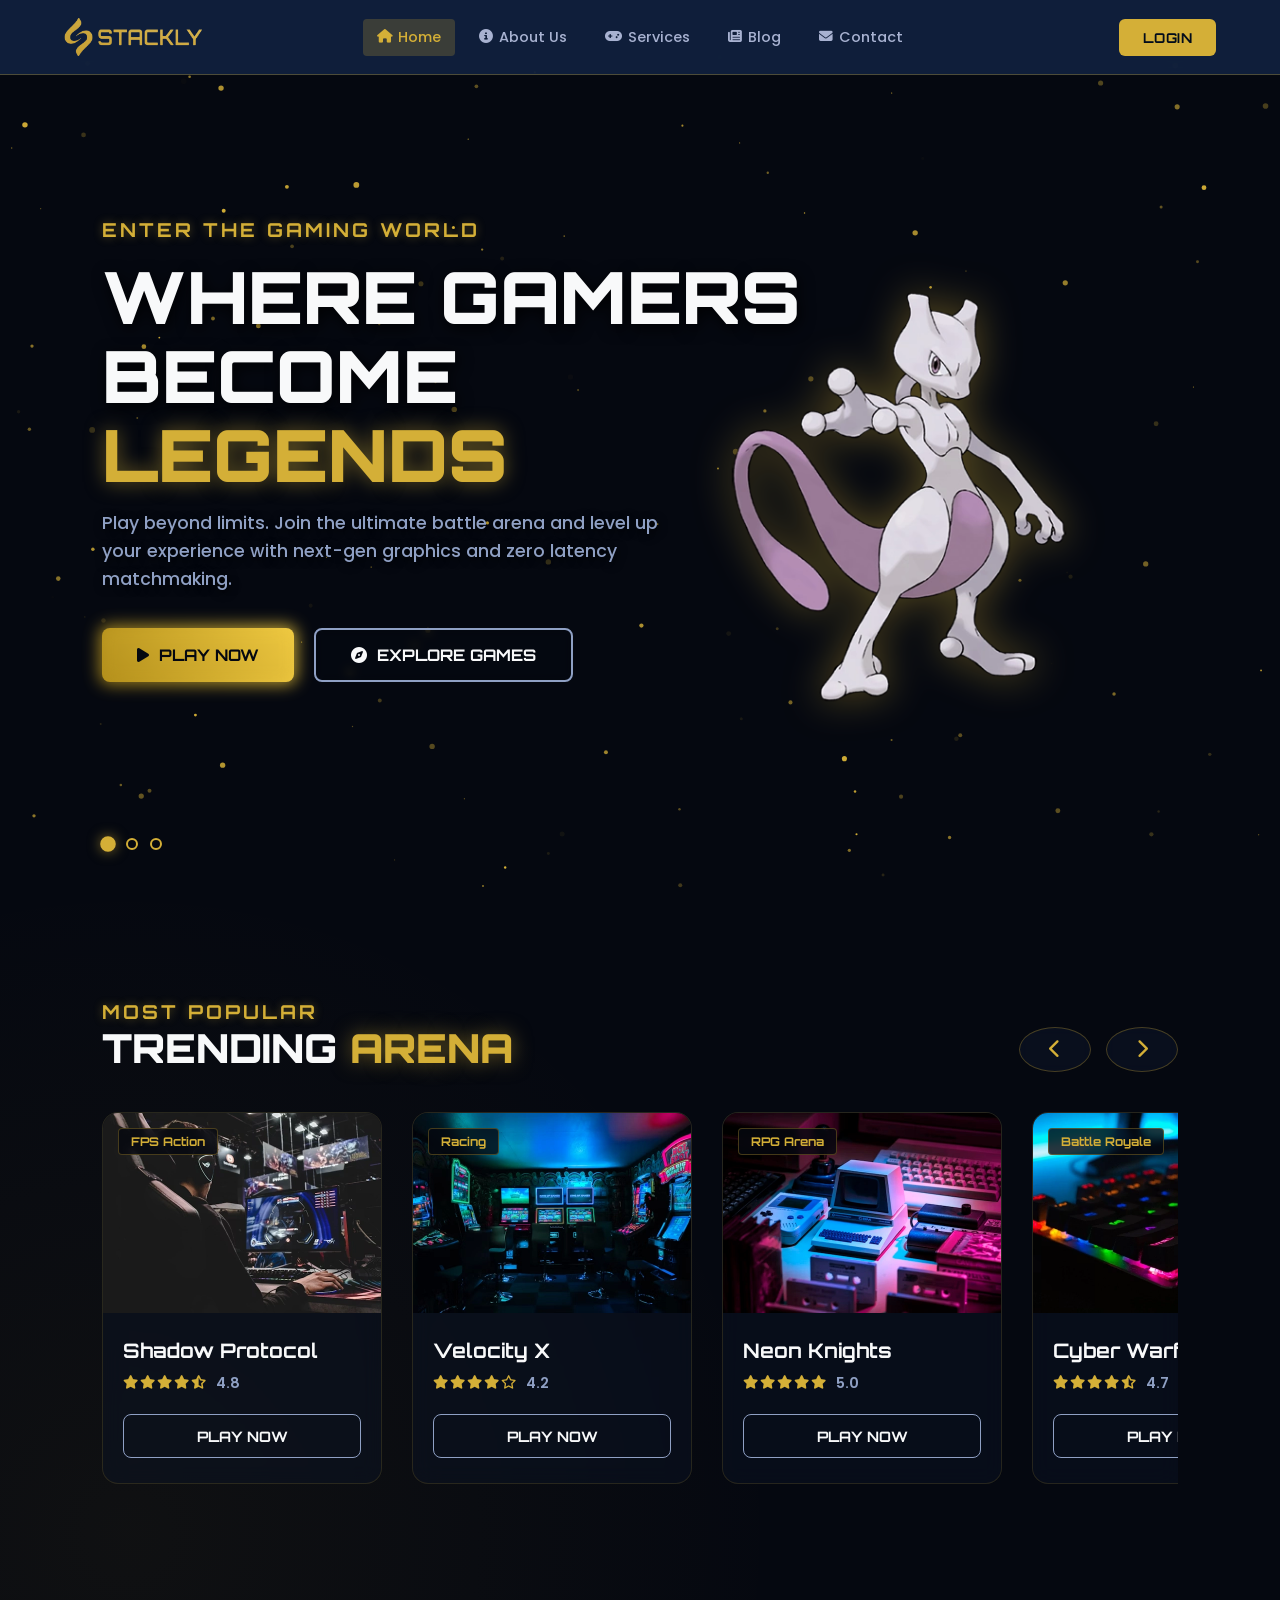
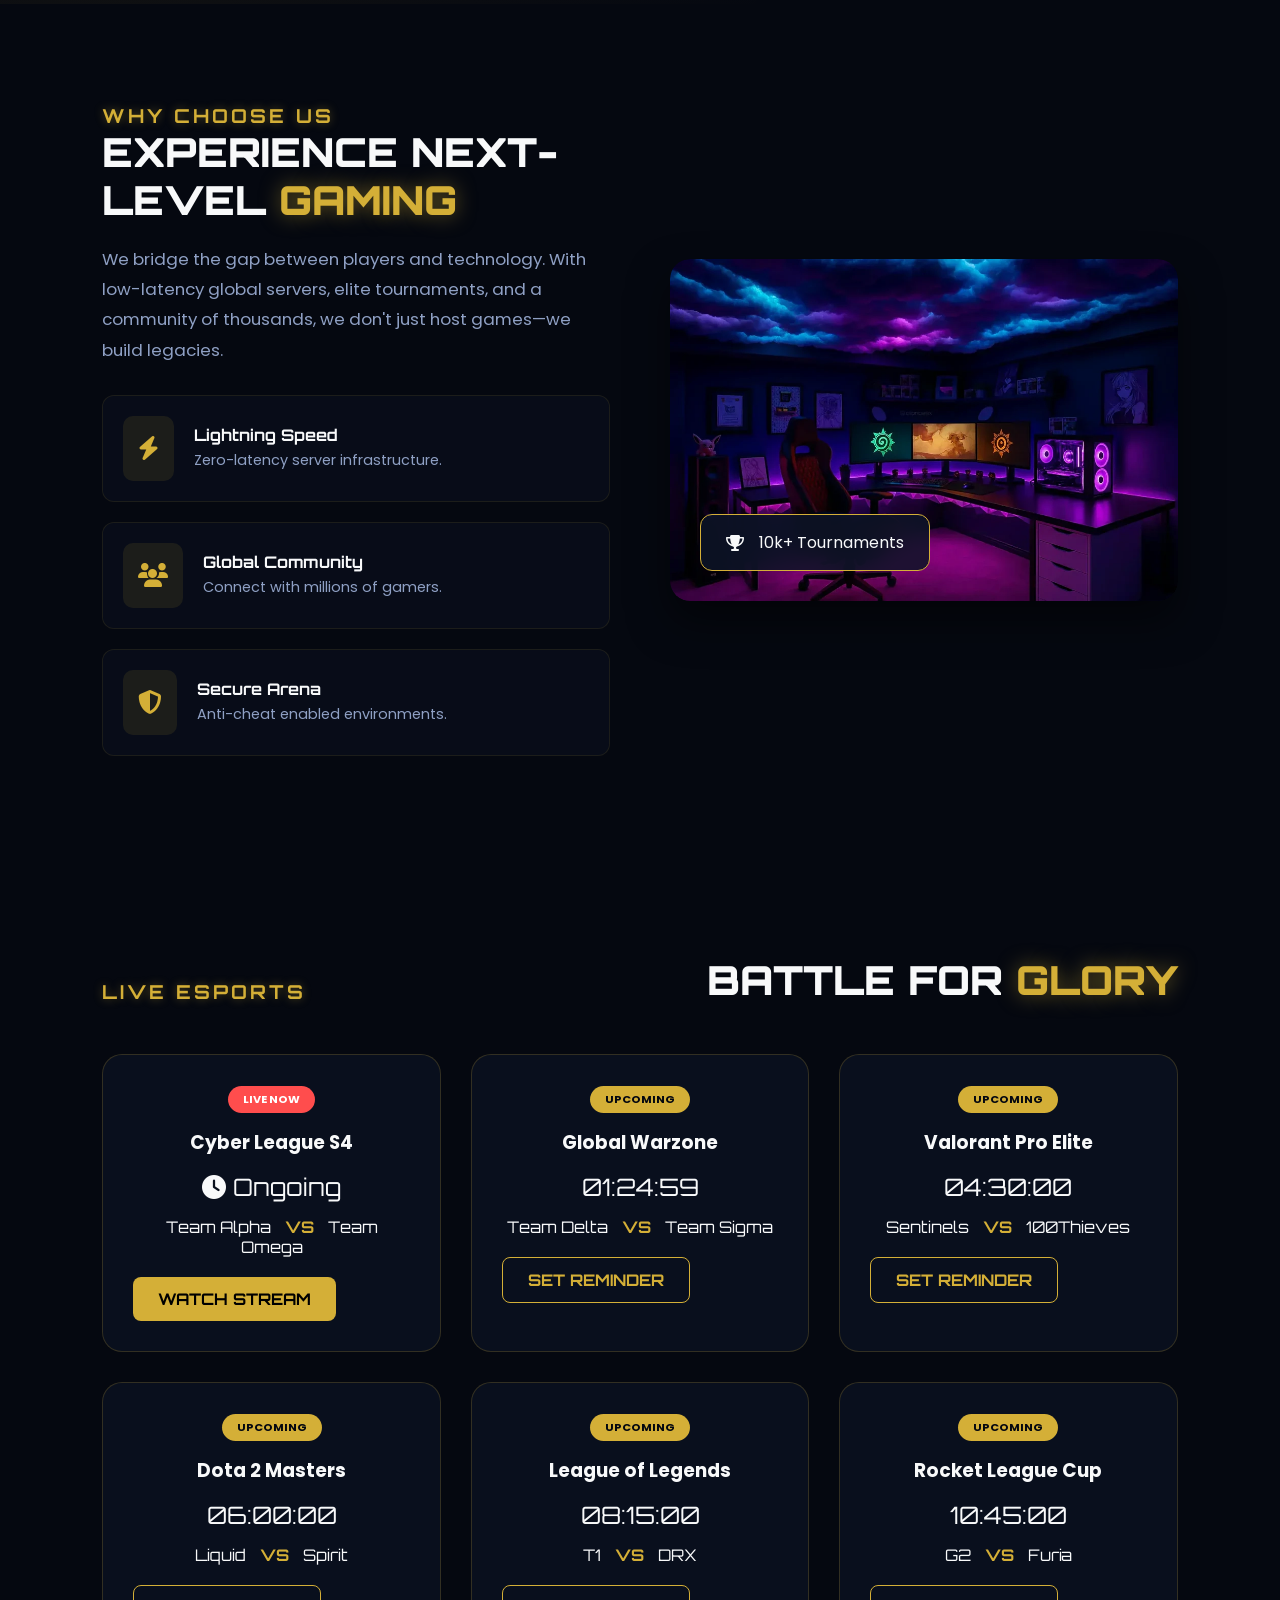
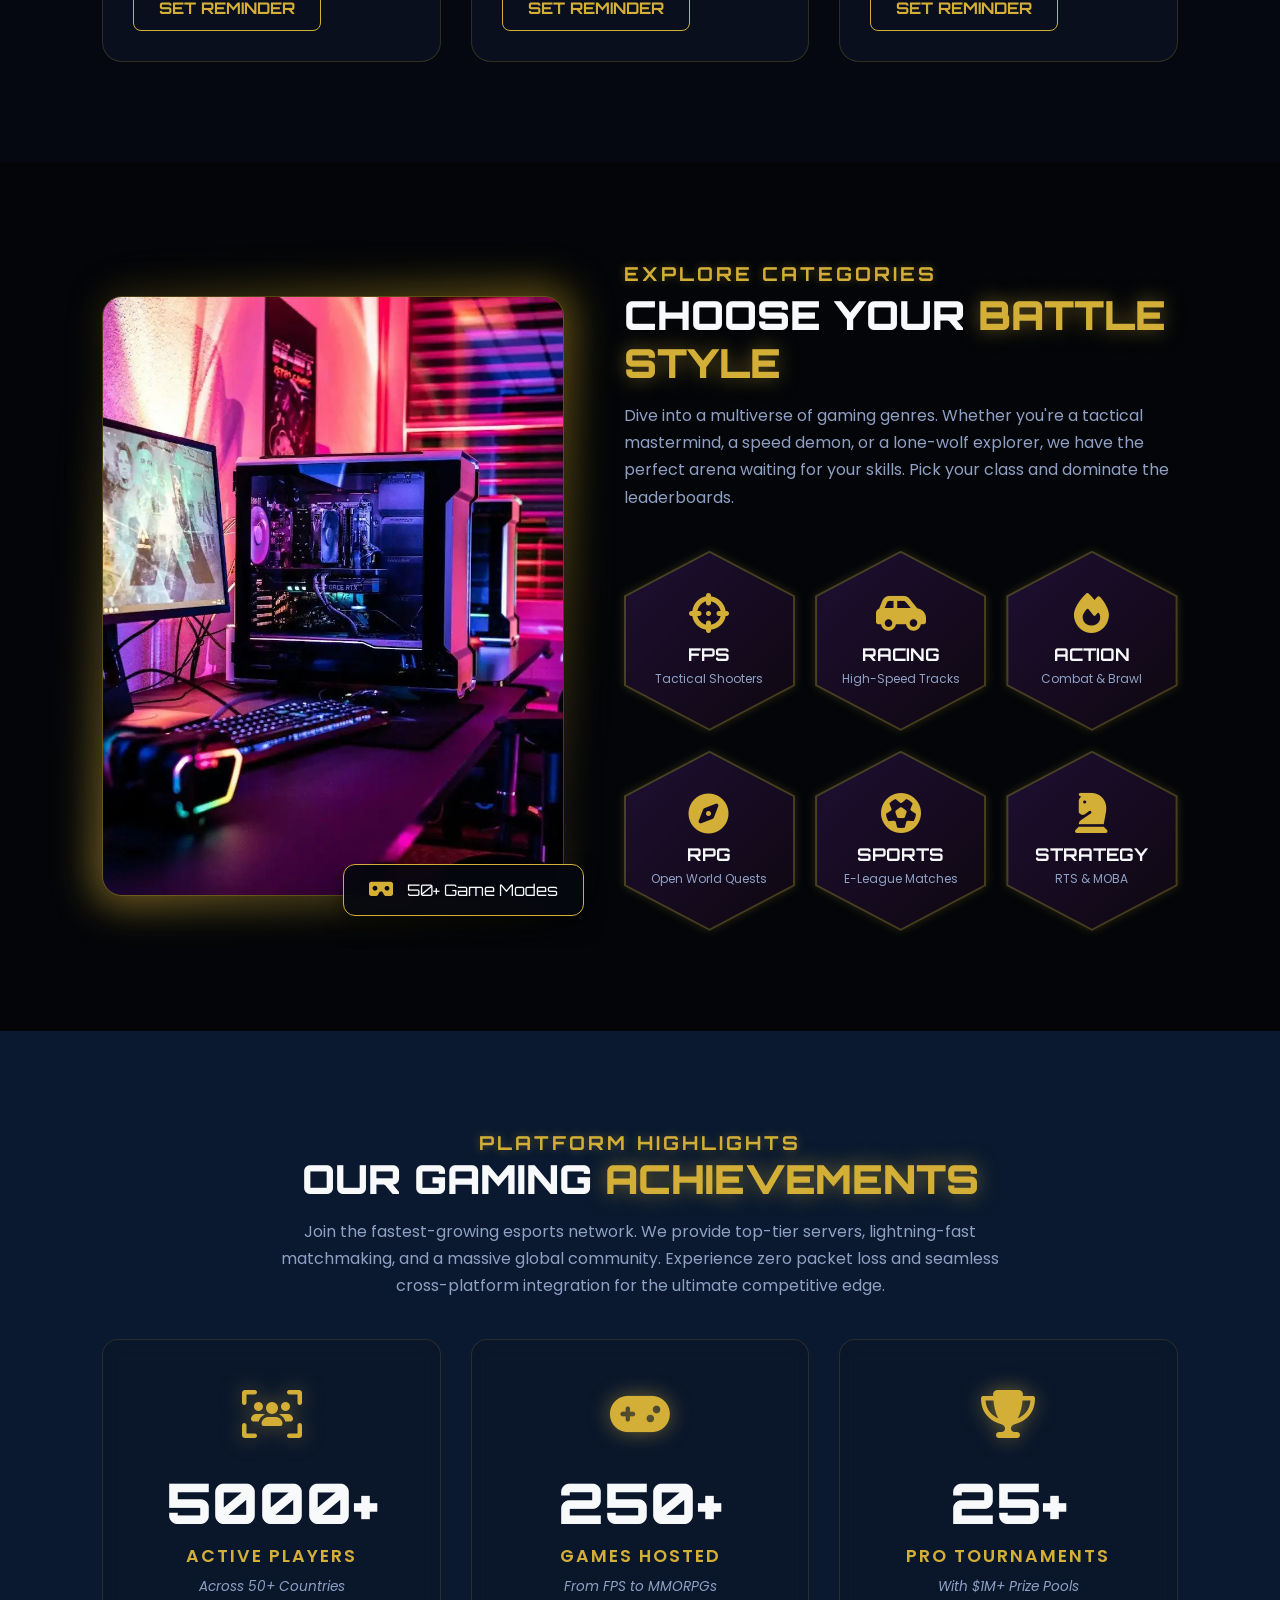
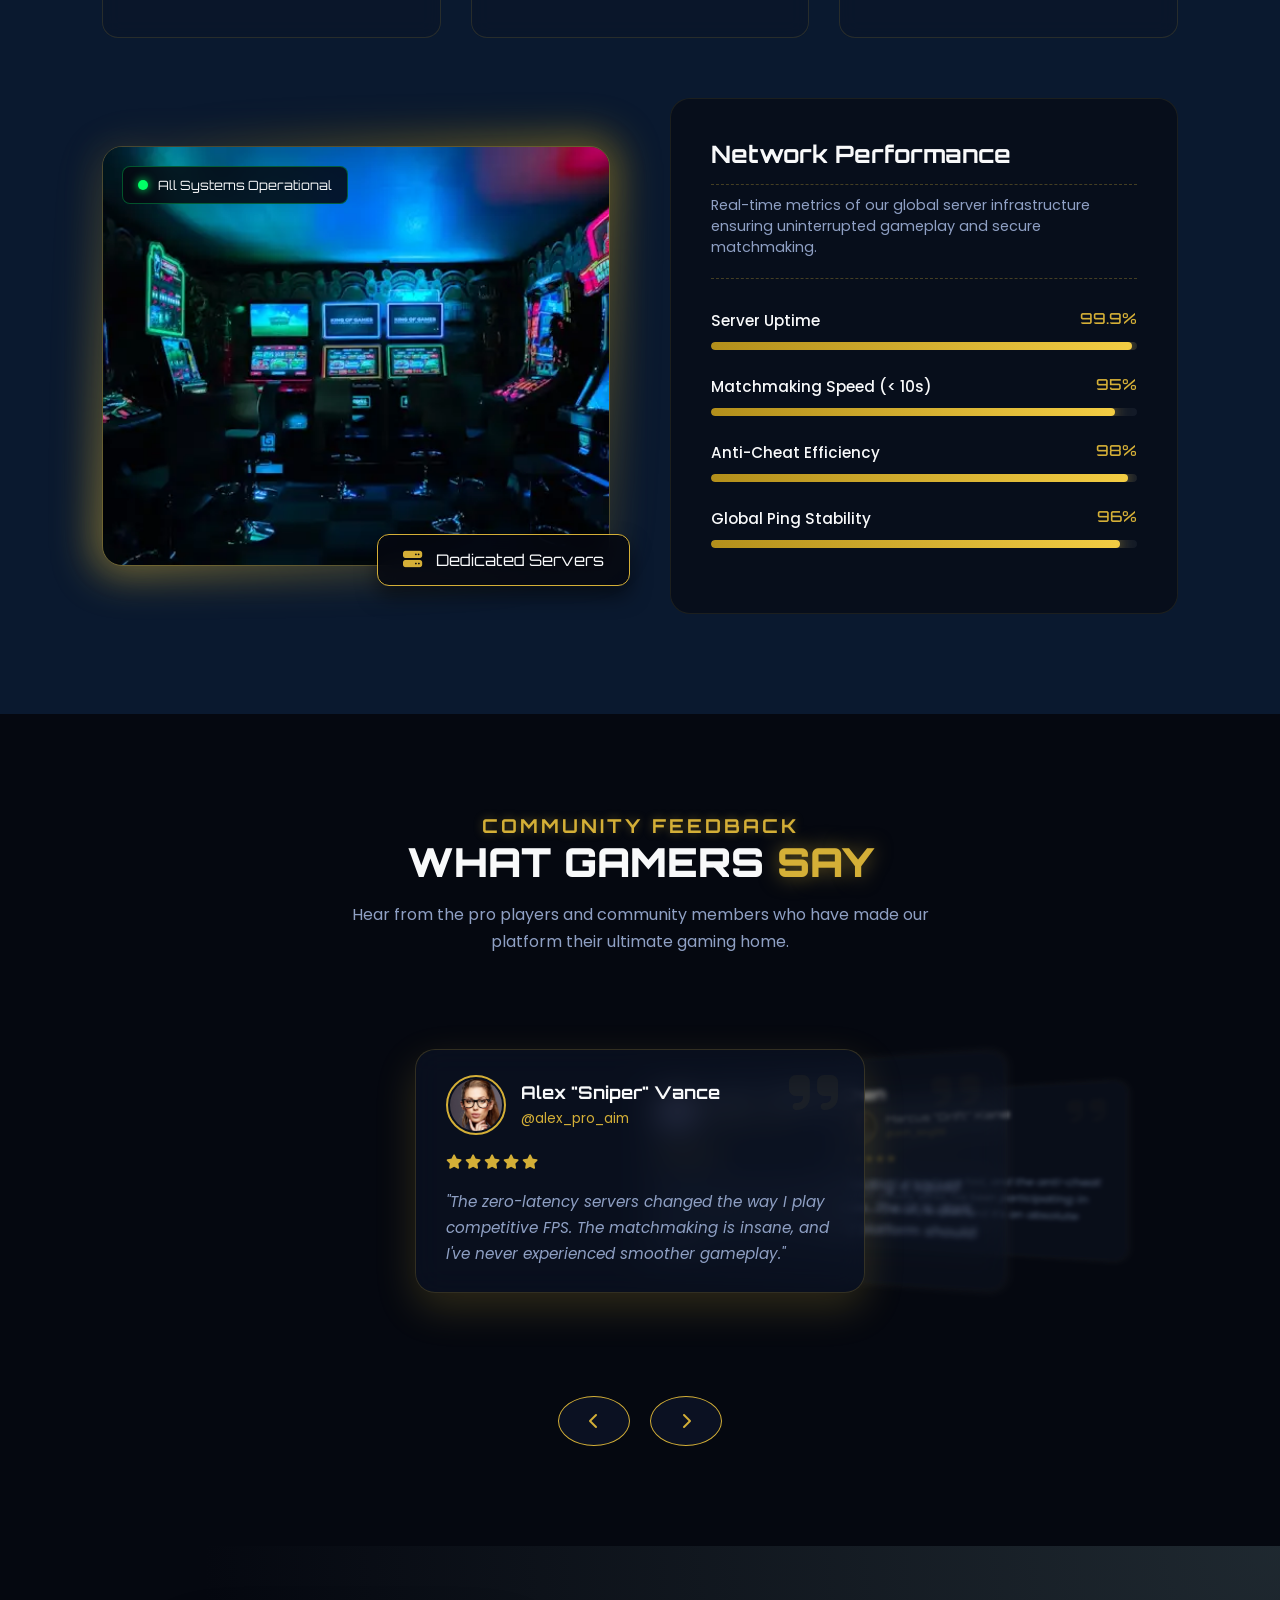
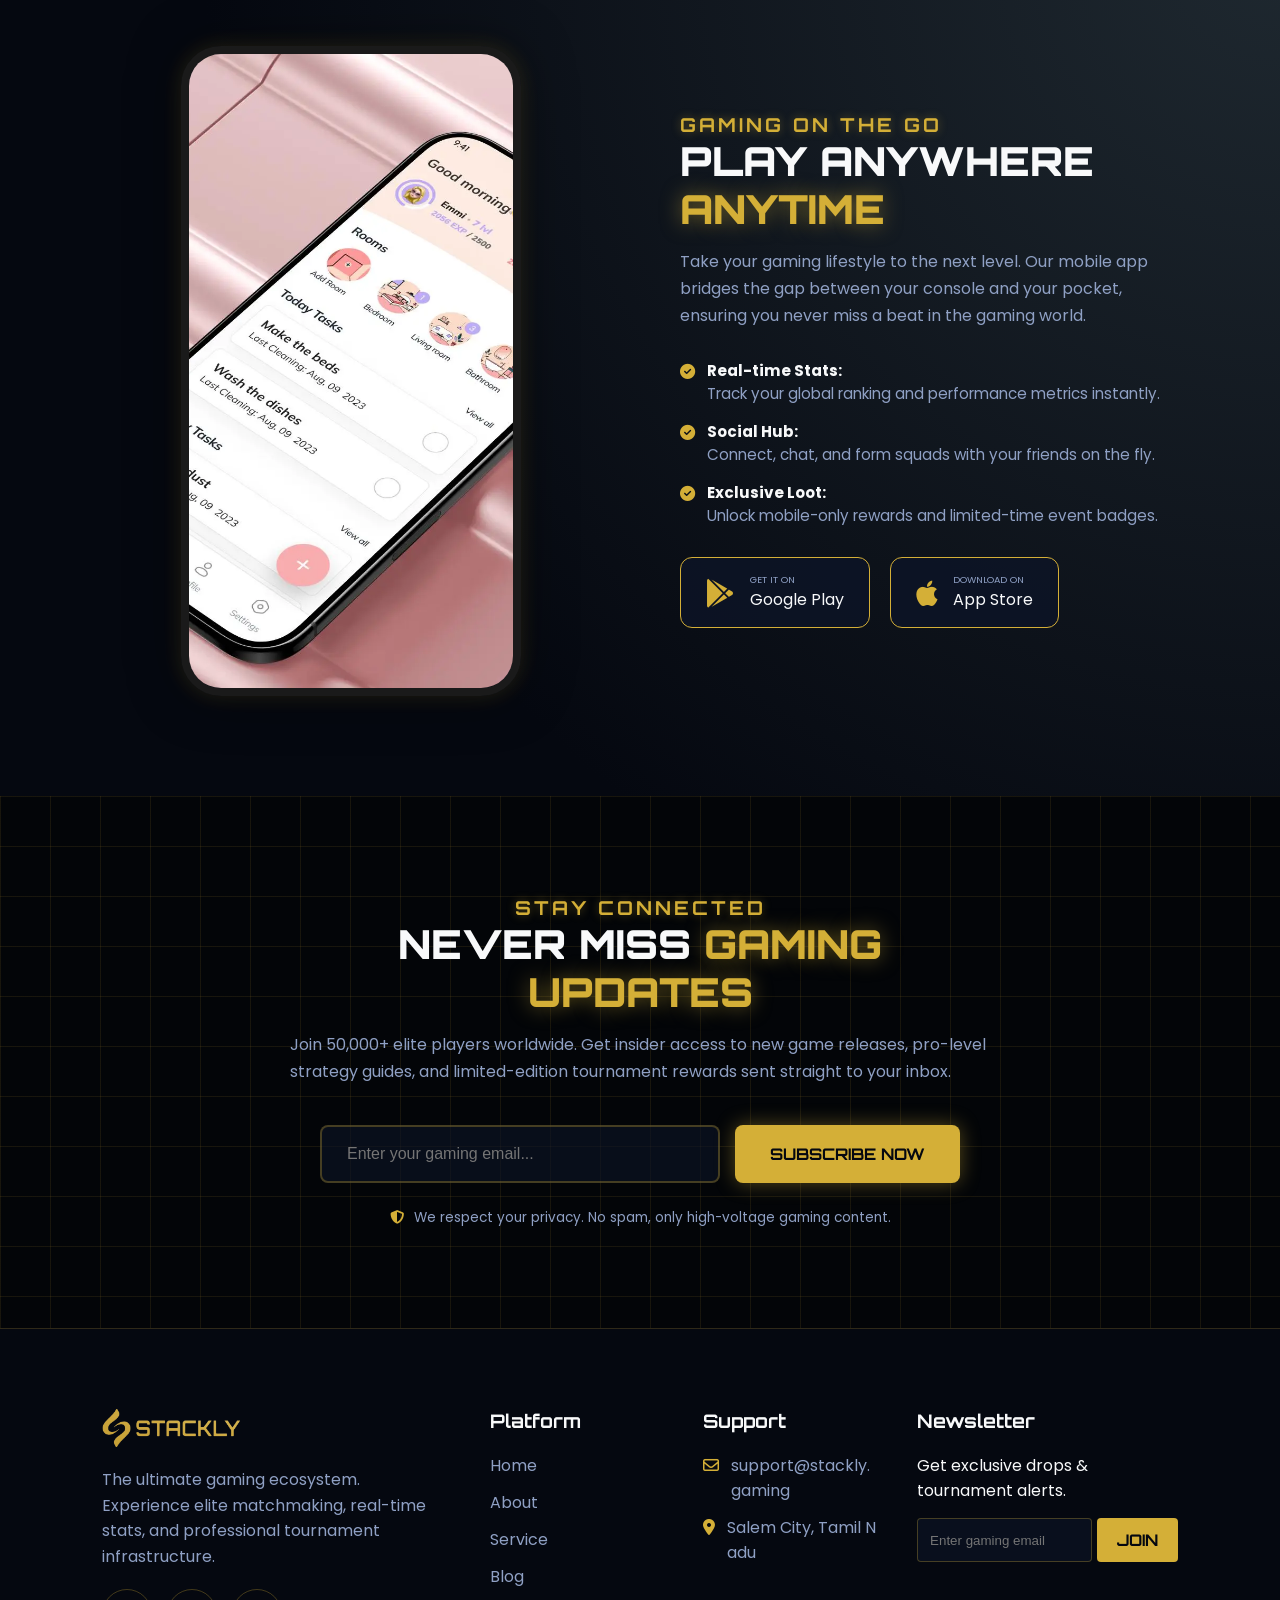
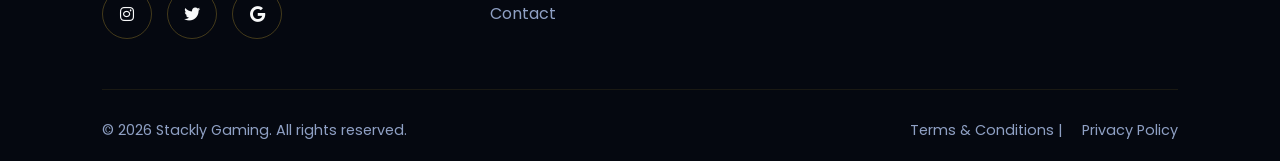
==== commit 8ee440a1: "Gaming" ====
--- a/index.html
+++ b/index.html
@@ -3,7 +3,21 @@
 
 <head>
     <meta charset="UTF-8">
-    <meta name="viewport" content="width=device-width, initial-scale=1.0, maximum-scale=1.0, user-scalable=no">
+    <meta name="viewport" content="width=device-width, initial-scale=1.0">
+    <title>Stackly - Gaming Platform</title> <meta name="description" content="Stackly - The ultimate gaming platform. Explore our premium gaming services, read the latest blogs, and level up your gaming experience with us.">
+    <meta name="keywords" content="gaming, stackly, esports, gaming services, online games, gaming community">
+
+    <meta property="og:title" content="Stackly - Level Up Your Gaming Experience">
+    <meta property="og:description" content="Join Stackly for the best gaming services, latest news, and a massive community.">
+    <meta property="og:image" content="https://www.yourwebsite.com/images/share-banner.jpg">
+    <meta property="og:url" content="https://www.yourwebsite.com">
+    <meta property="og:type" content="website">
+
+    <meta name="twitter:card" content="summary_large_image">
+    <meta name="twitter:title" content="Stackly - Level Up Your Gaming">
+    <meta name="twitter:description" content="Join Stackly for the best gaming services and community.">
+    <meta name="twitter:image" content="https://www.yourwebsite.com/images/share-banner.jpg">
+
     <title>Stackly Gaming | Optimized Unified Console</title>
 
     <link rel="stylesheet" href="common.css">
--- a/common.css
+++ b/common.css
@@ -149,6 +149,7 @@
   align-items: center;
   gap: 8px;
   letter-spacing: 1px;
+  flex: 1;
 }
 
 .nav-menu-wrapper {
@@ -156,14 +157,17 @@
   align-items: center;
   gap: 30px;
 }
-
+ 
 .nav-links {
   display: flex;
   list-style: none;
-  gap: 5px;
-}
-
+  gap: 10px;
+  position: absolute;
+  left: 50%;
+  transform: translateX(-50%);
+}
 .nav-item {
+  white-space: nowrap;
   display: flex;
   align-items: center;
   gap: 6px;
@@ -198,6 +202,7 @@
   font-size: 0.85rem;
   letter-spacing: 0.5px;
   transition: all 0.2s ease;
+  margin-left: 0;
 }
 
 .login-btn:hover {
@@ -236,7 +241,7 @@
     backdrop-filter: blur(16px);
     -webkit-backdrop-filter: blur(16px);
     flex-direction: column;
-    width: 280px;
+    width: 100%;
     padding: 100px 30px;
     gap: 25px;
     justify-content: flex-start;
@@ -254,6 +259,9 @@
     flex-direction: column;
     gap: 12px;
     width: 100%;
+    margin: 0;
+    position: static; 
+    transform: none;
   }
 
   .burger {
@@ -272,5 +280,9 @@
     padding: 14px;
     font-size: 0.95rem;
     margin-top: 15px;
-  }
-}
+    margin-left: 0;
+  }
+  .no-scroll {
+    overflow: hidden;
+}
+}
--- a/style.css
+++ b/style.css
@@ -26,6 +26,12 @@
   width: 100%;
   height: 100%;
   z-index: 1;
+  background: linear-gradient(
+    90deg,
+    rgba(5, 8, 16, 0.98) 0%,
+    rgba(5, 8, 16, 0.85) 40%,
+    rgba(5, 8, 16, 0.6) 100%
+  );
 }
 .bg-video {
   width: 100%;
@@ -132,6 +138,7 @@
   color: var(--text-light);
   line-height: 1.1;
   text-transform: uppercase;
+  text-shadow: 2px 4px 15px rgba(0, 0, 0, 0.9);
 }
 .text-gold {
   color: var(--theme-gold);
@@ -144,6 +151,8 @@
   line-height: 1.6;
   margin-bottom: 20px;
   max-width: 600px;
+  text-shadow: 1px 2px 10px rgba(0, 0, 0, 0.9);
+  font-weight: 500;
 }
 
 .hero-buttons {
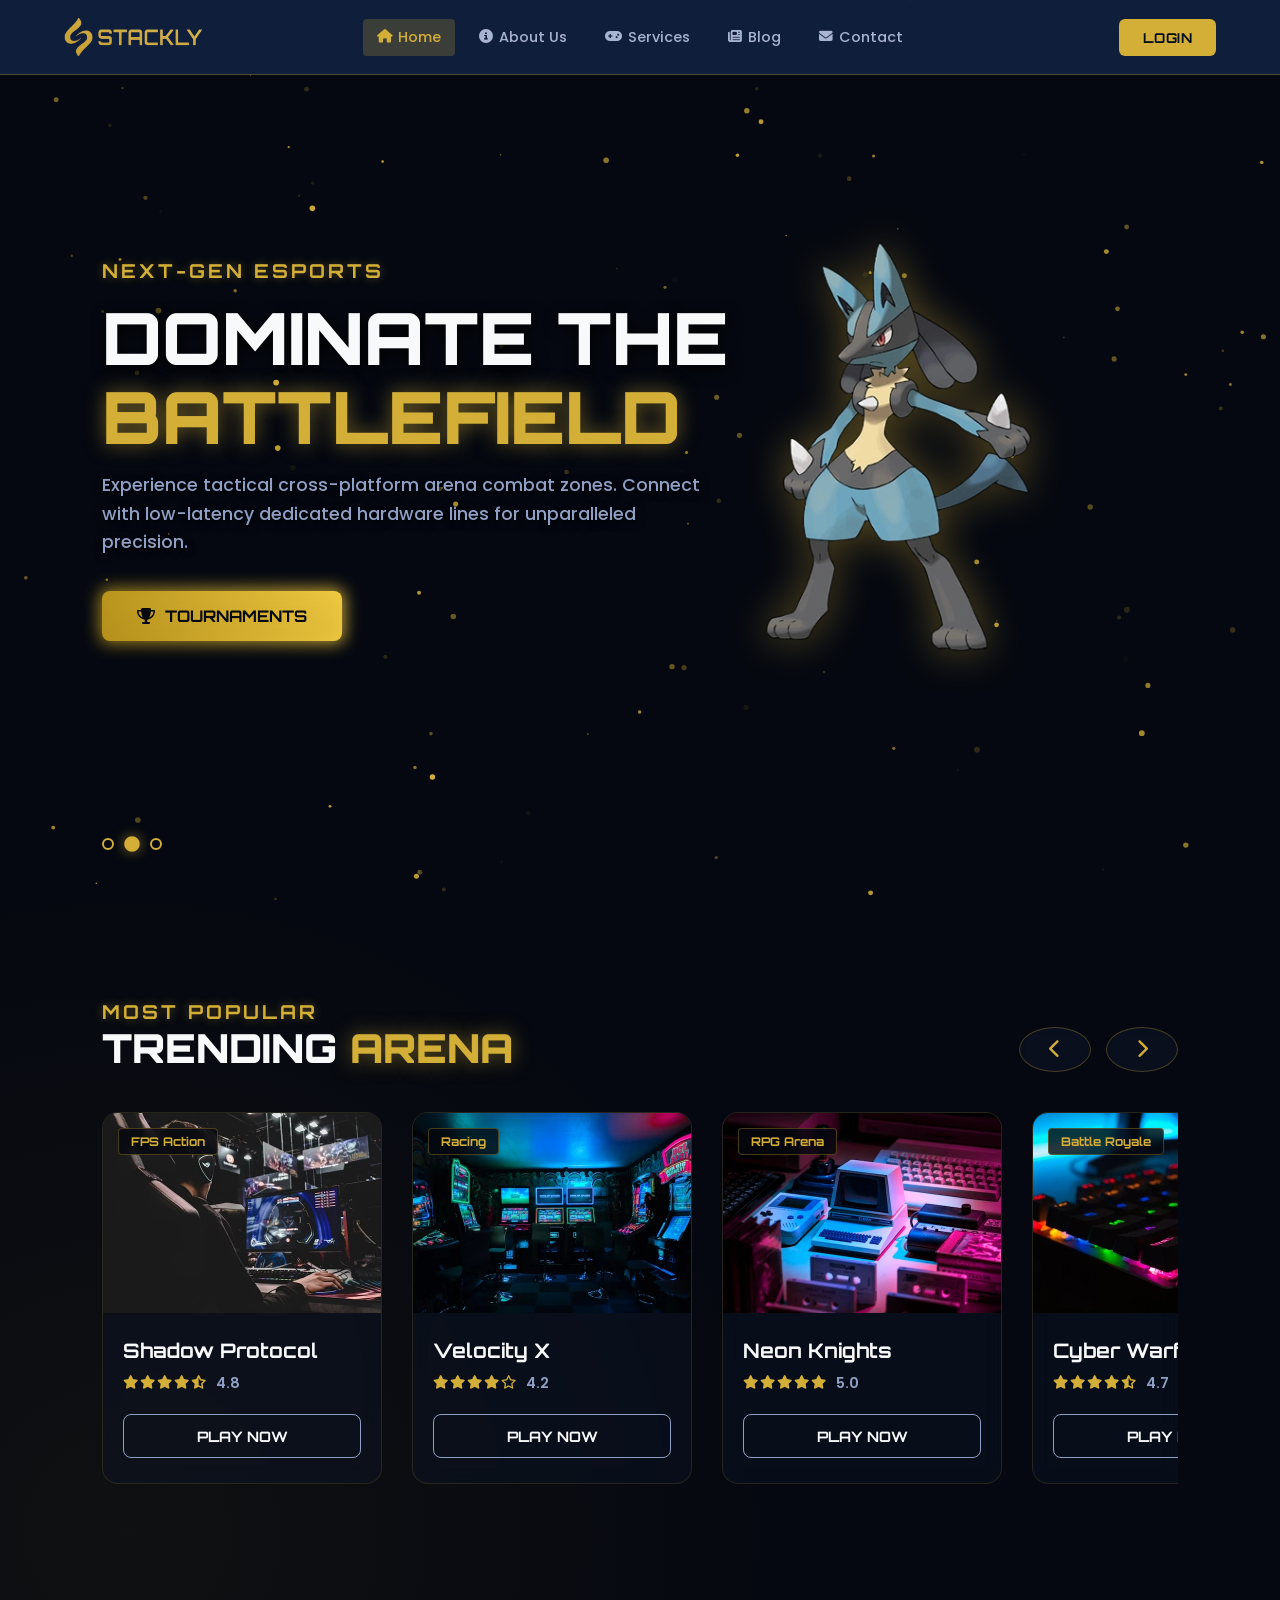
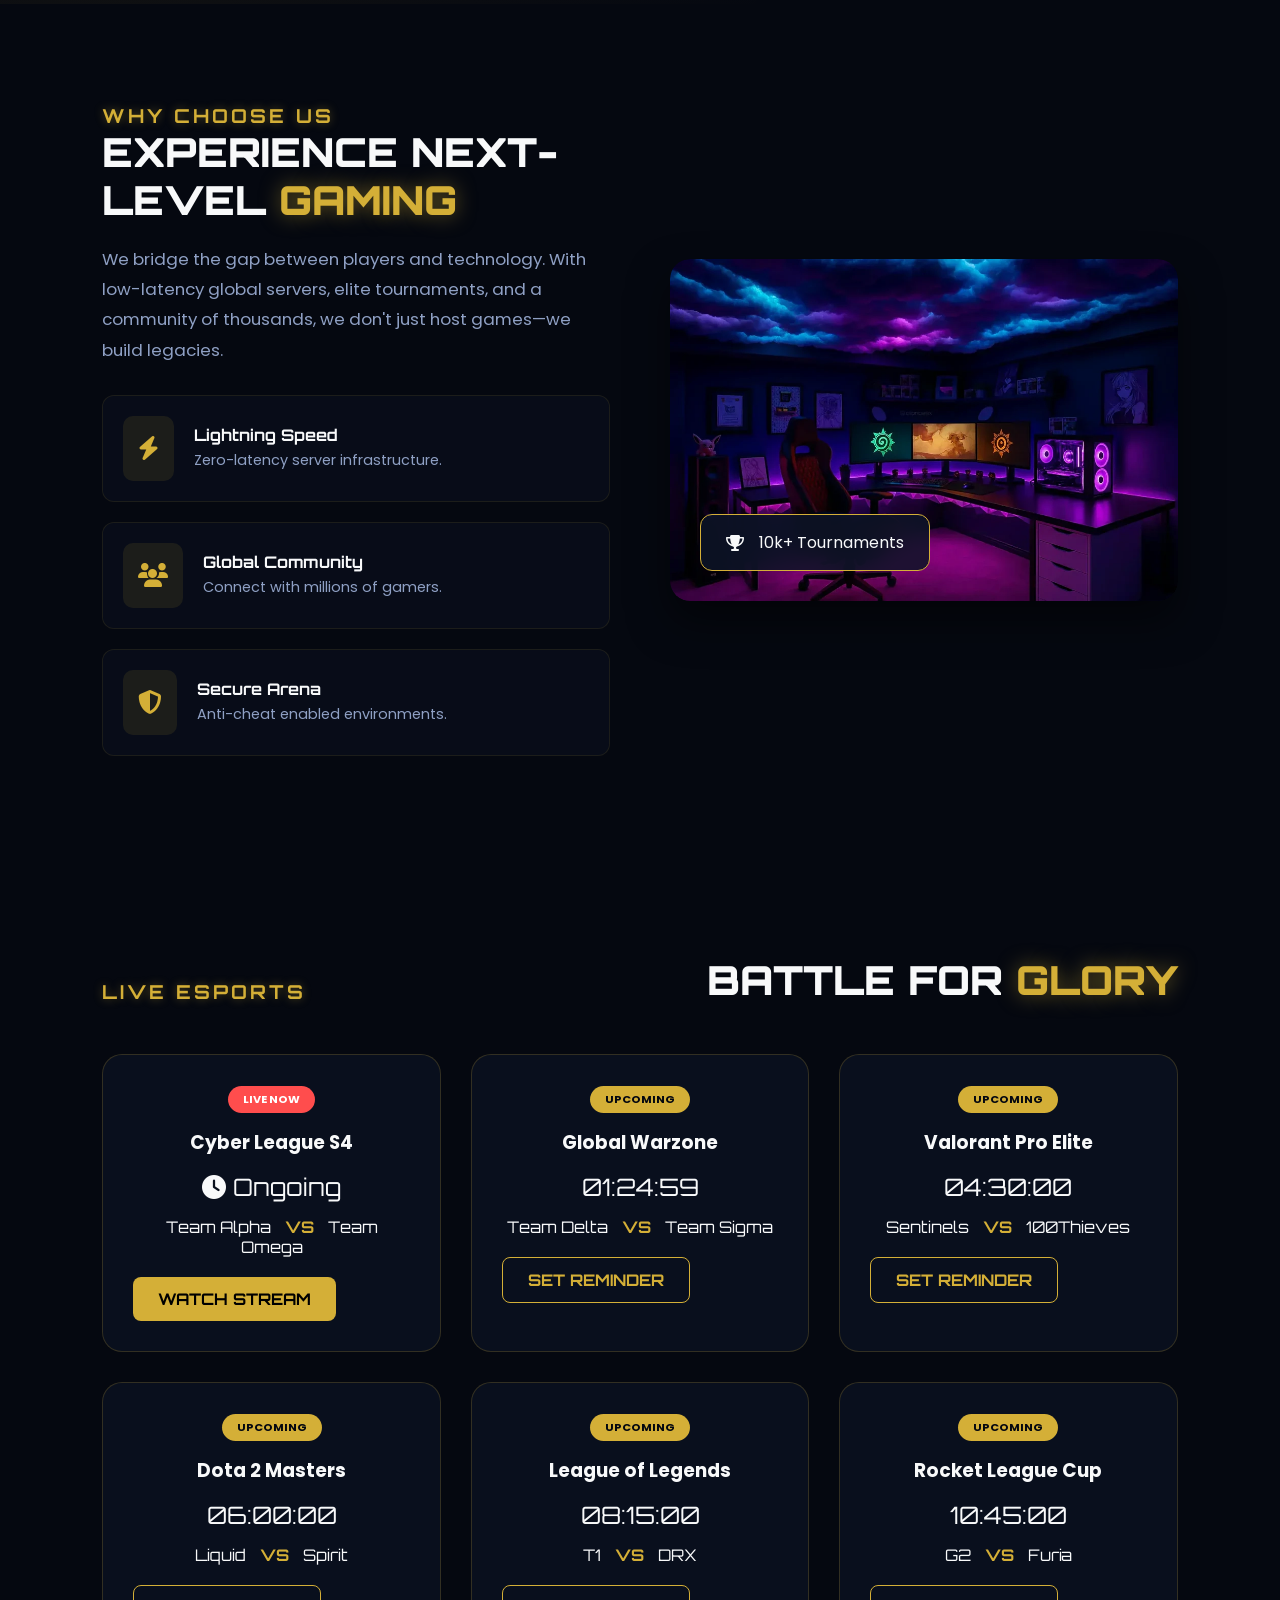
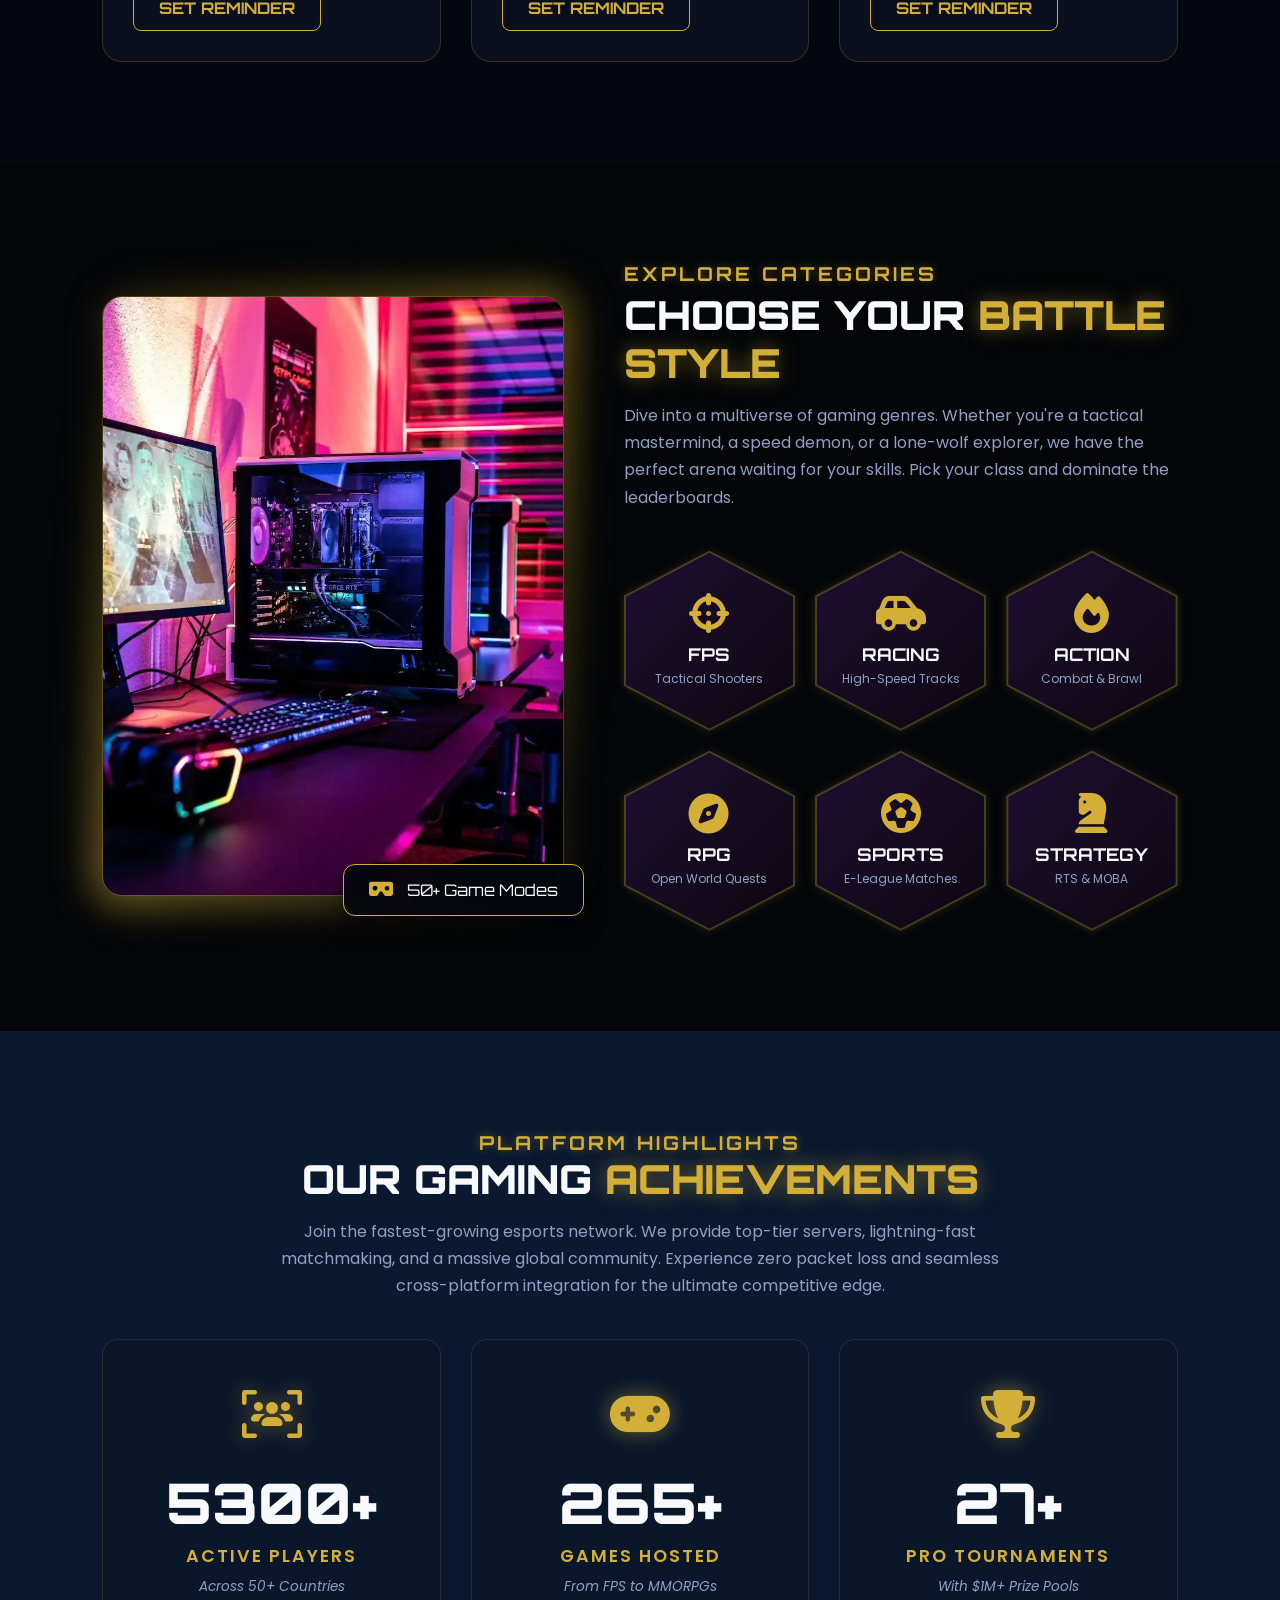
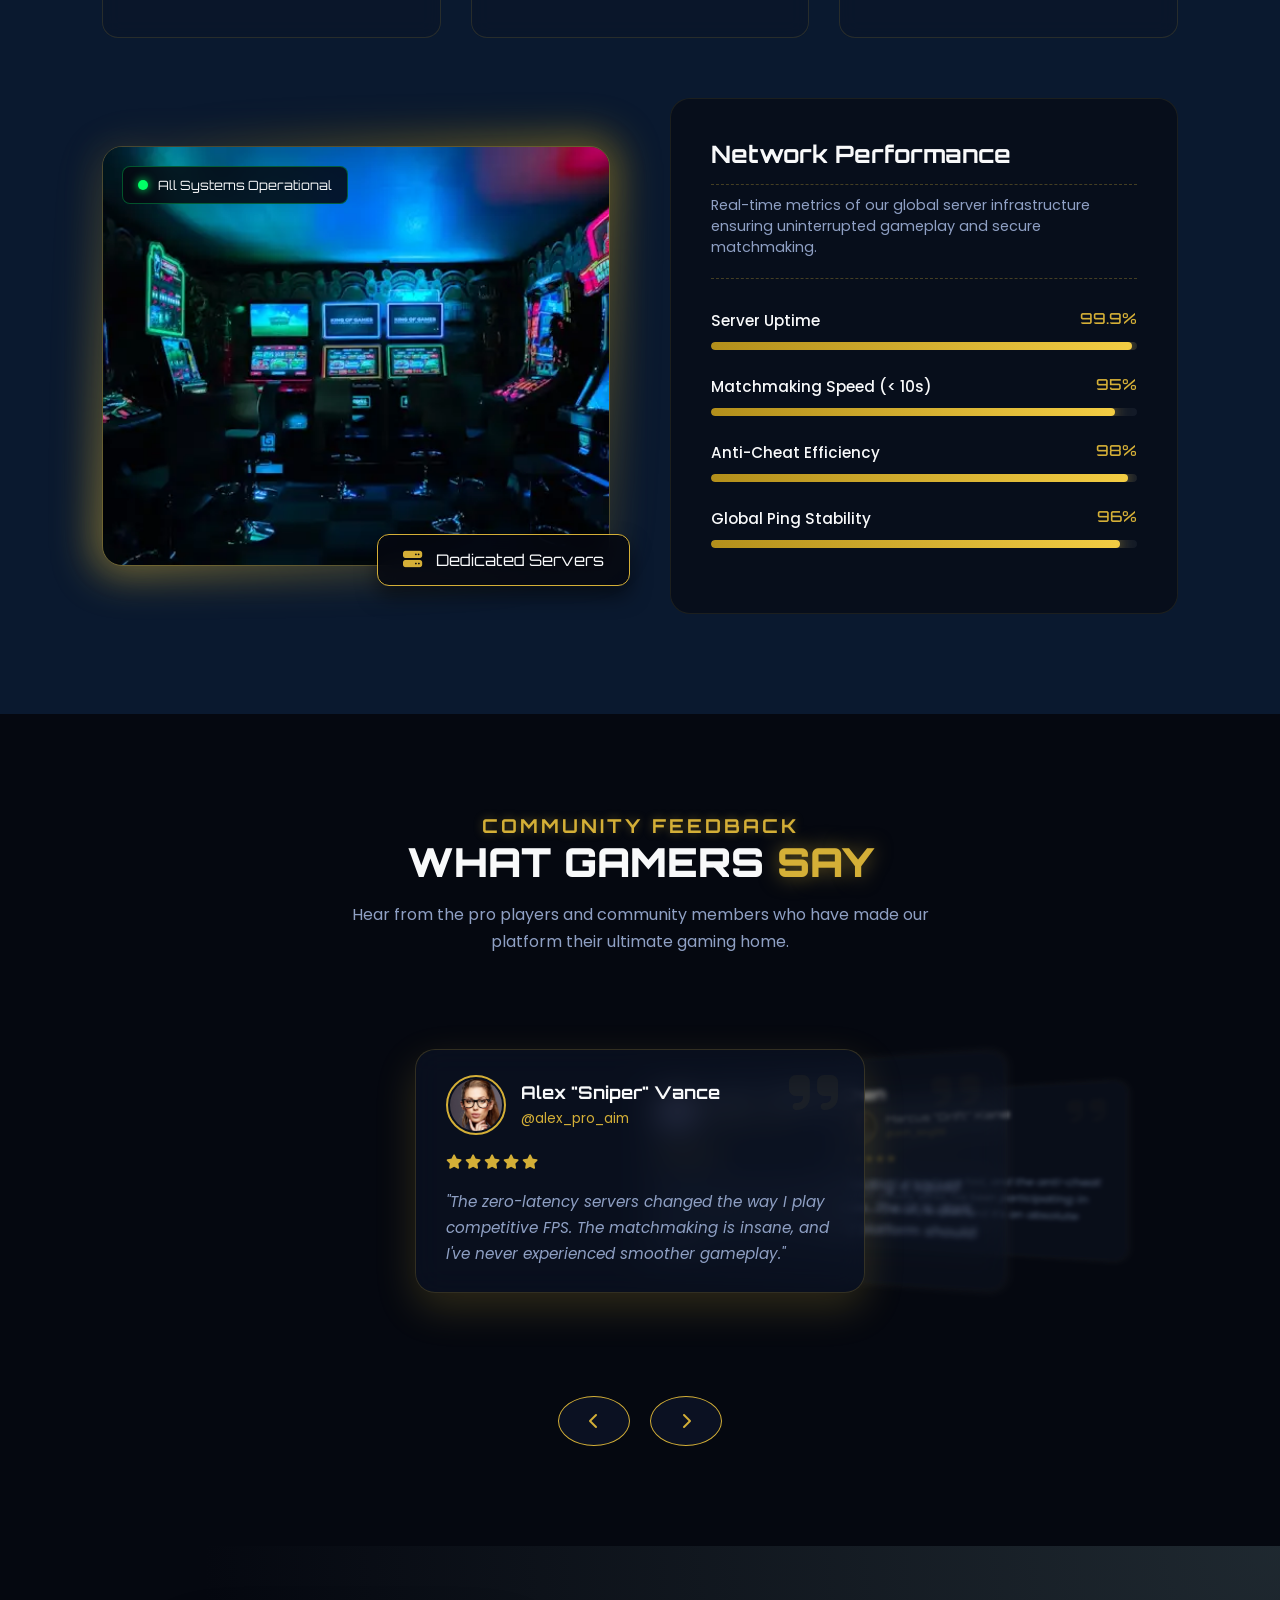
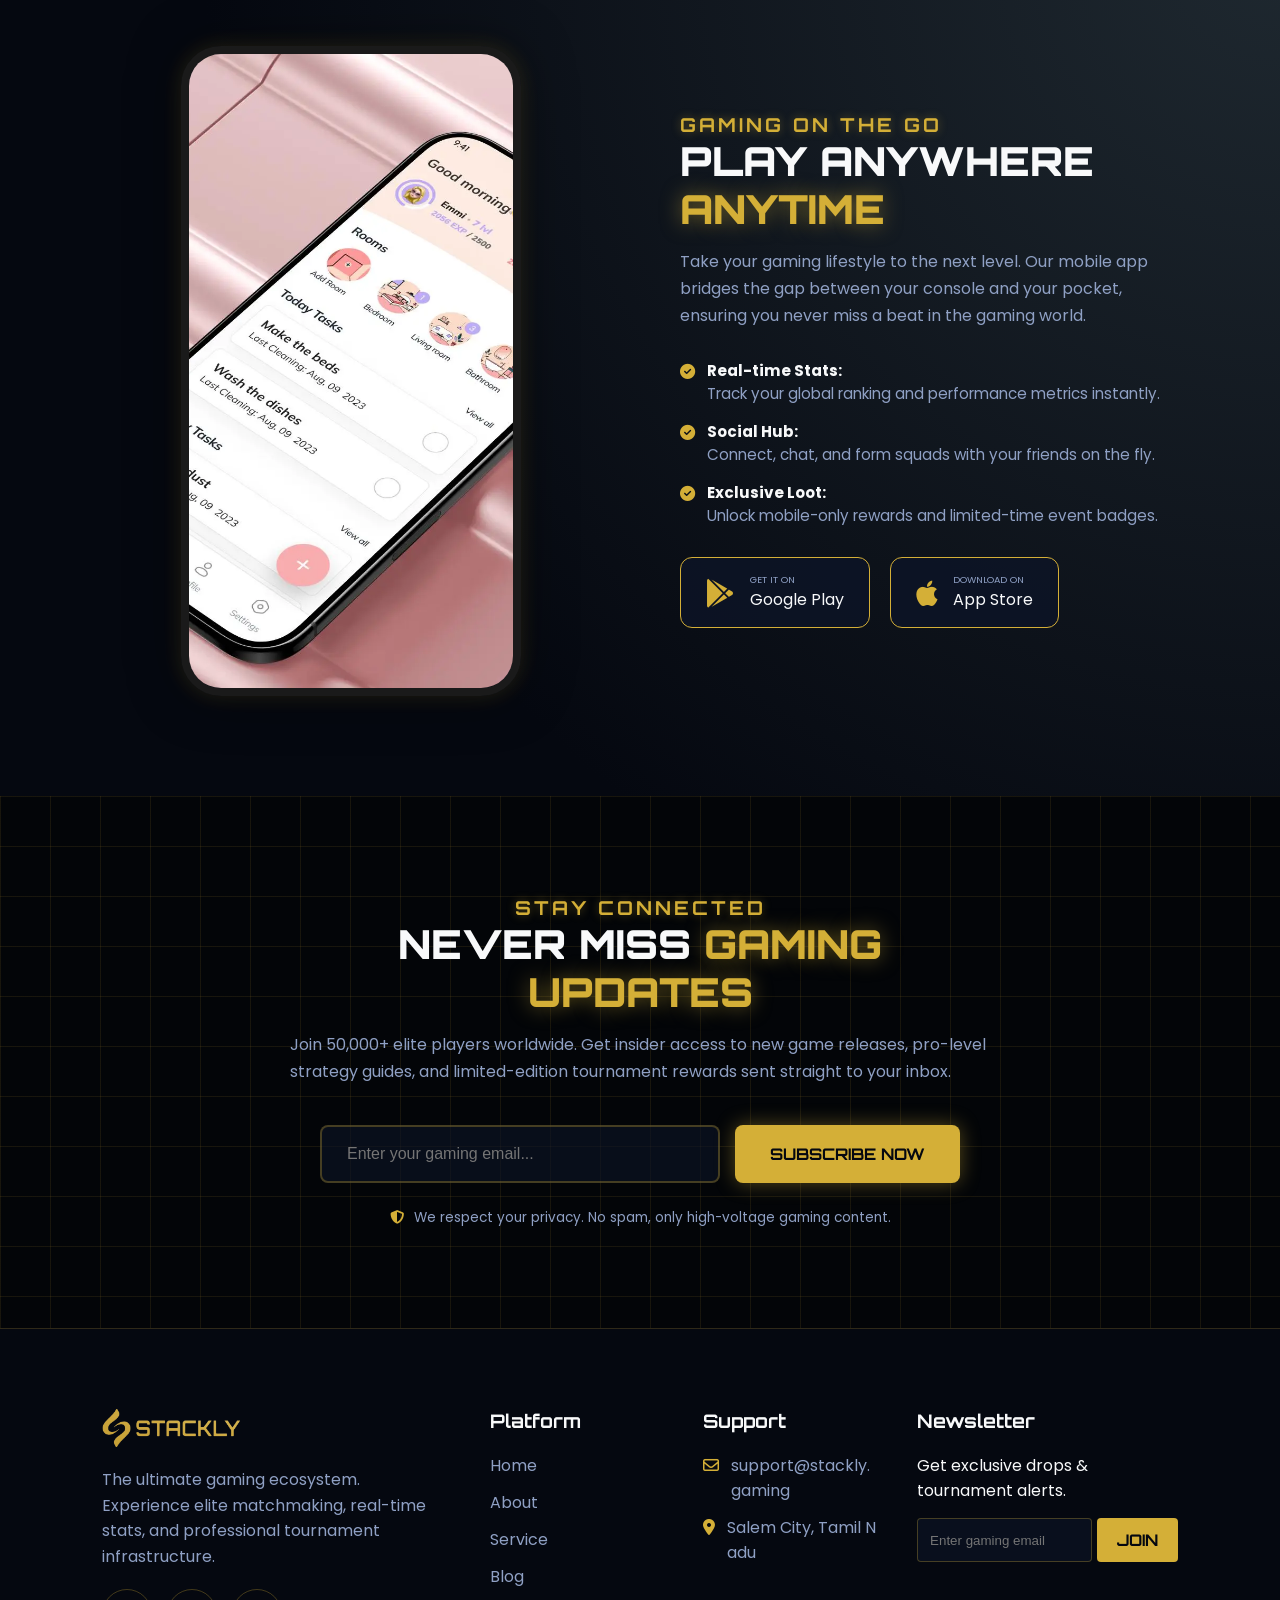
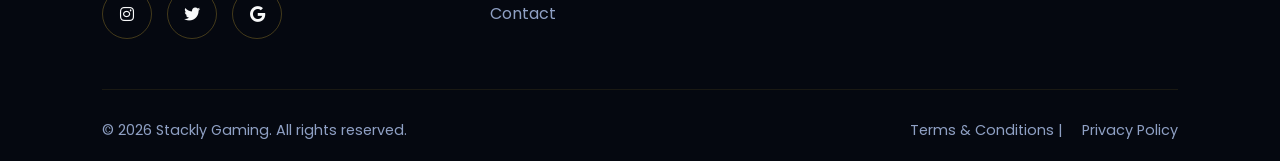
==== commit 54e1ecfe: "Gaming" ====
--- a/index.html
+++ b/index.html
@@ -87,7 +87,7 @@
             <div class="video-wrapper">
                 <video autoplay muted loop playsinline class="bg-video">
                     <source
-                        src="https://assets.mixkit.co/videos/preview/mixkit-animation-of-a-futuristic-city-43075-large.mp4"
+                        src="./asset/video1.mp4"
                         type="video/mp4">
                 </video>
                 <div class="video-overlay"></div>
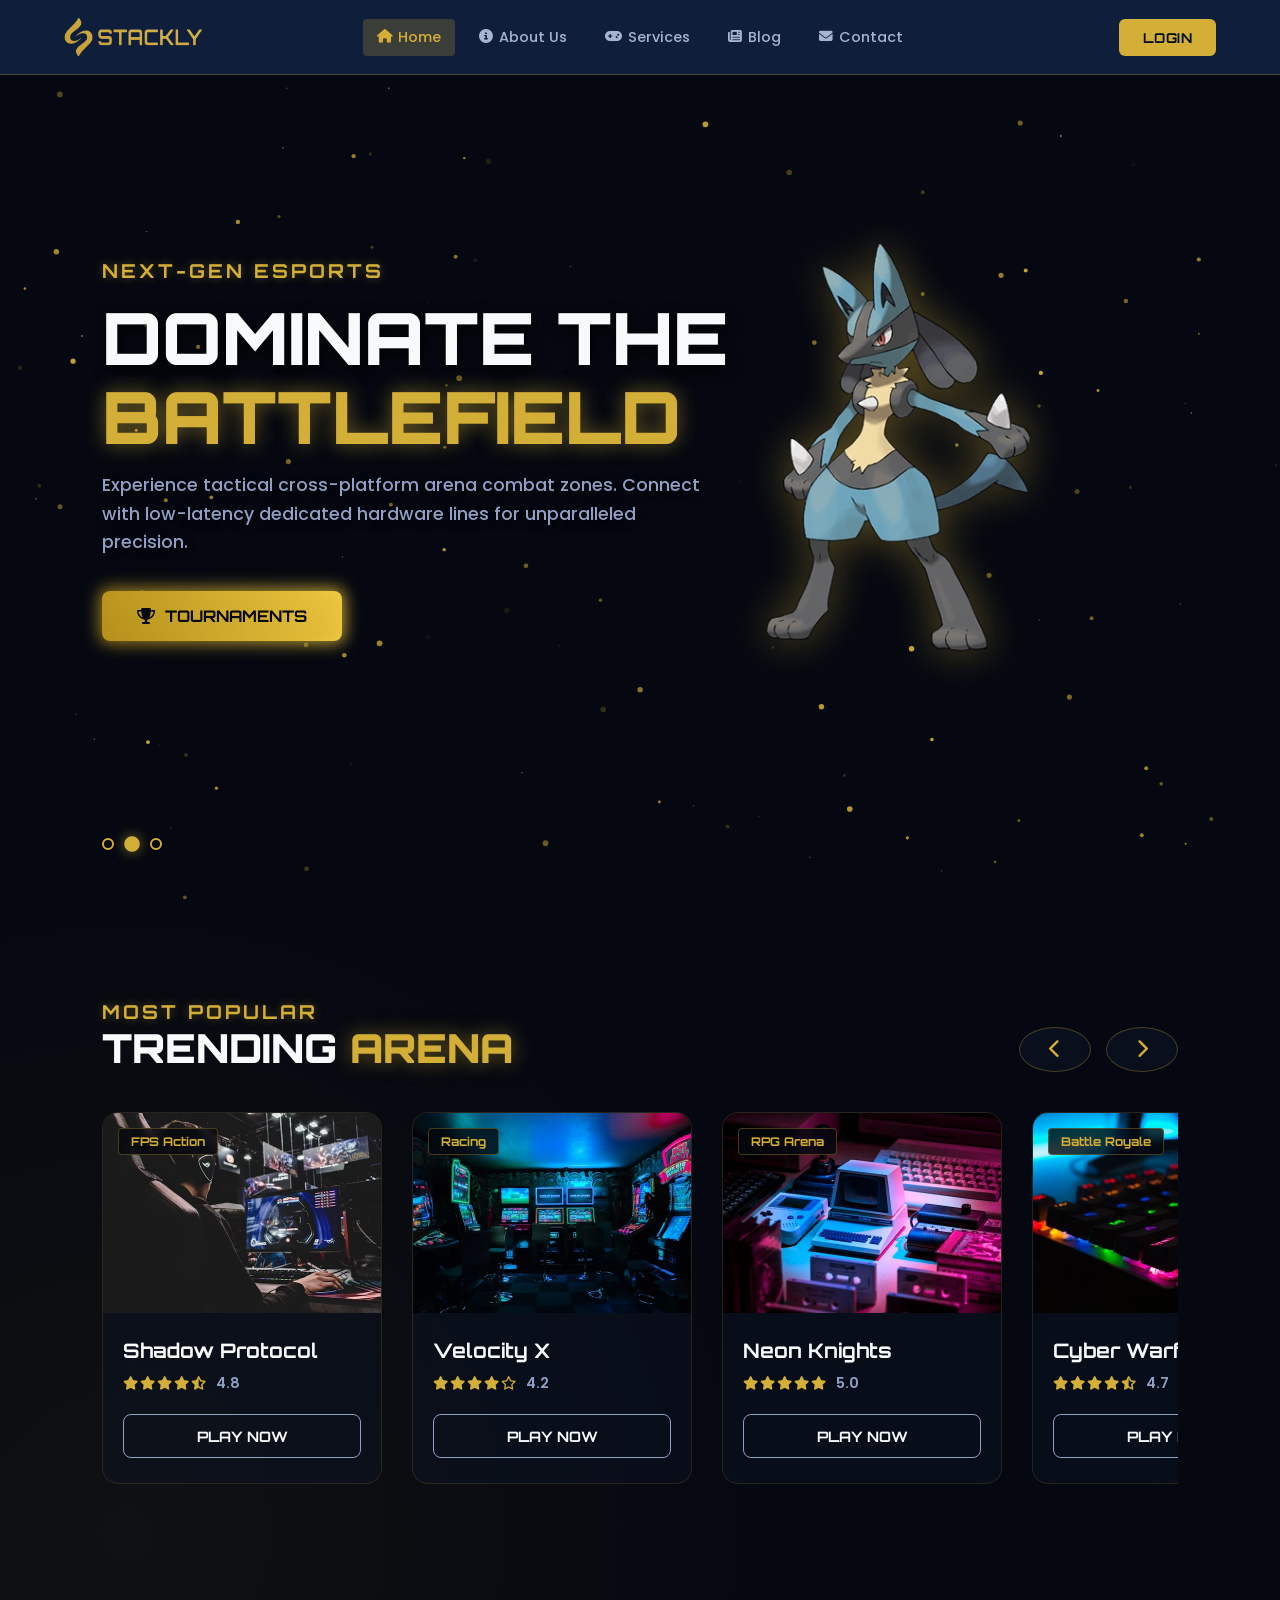
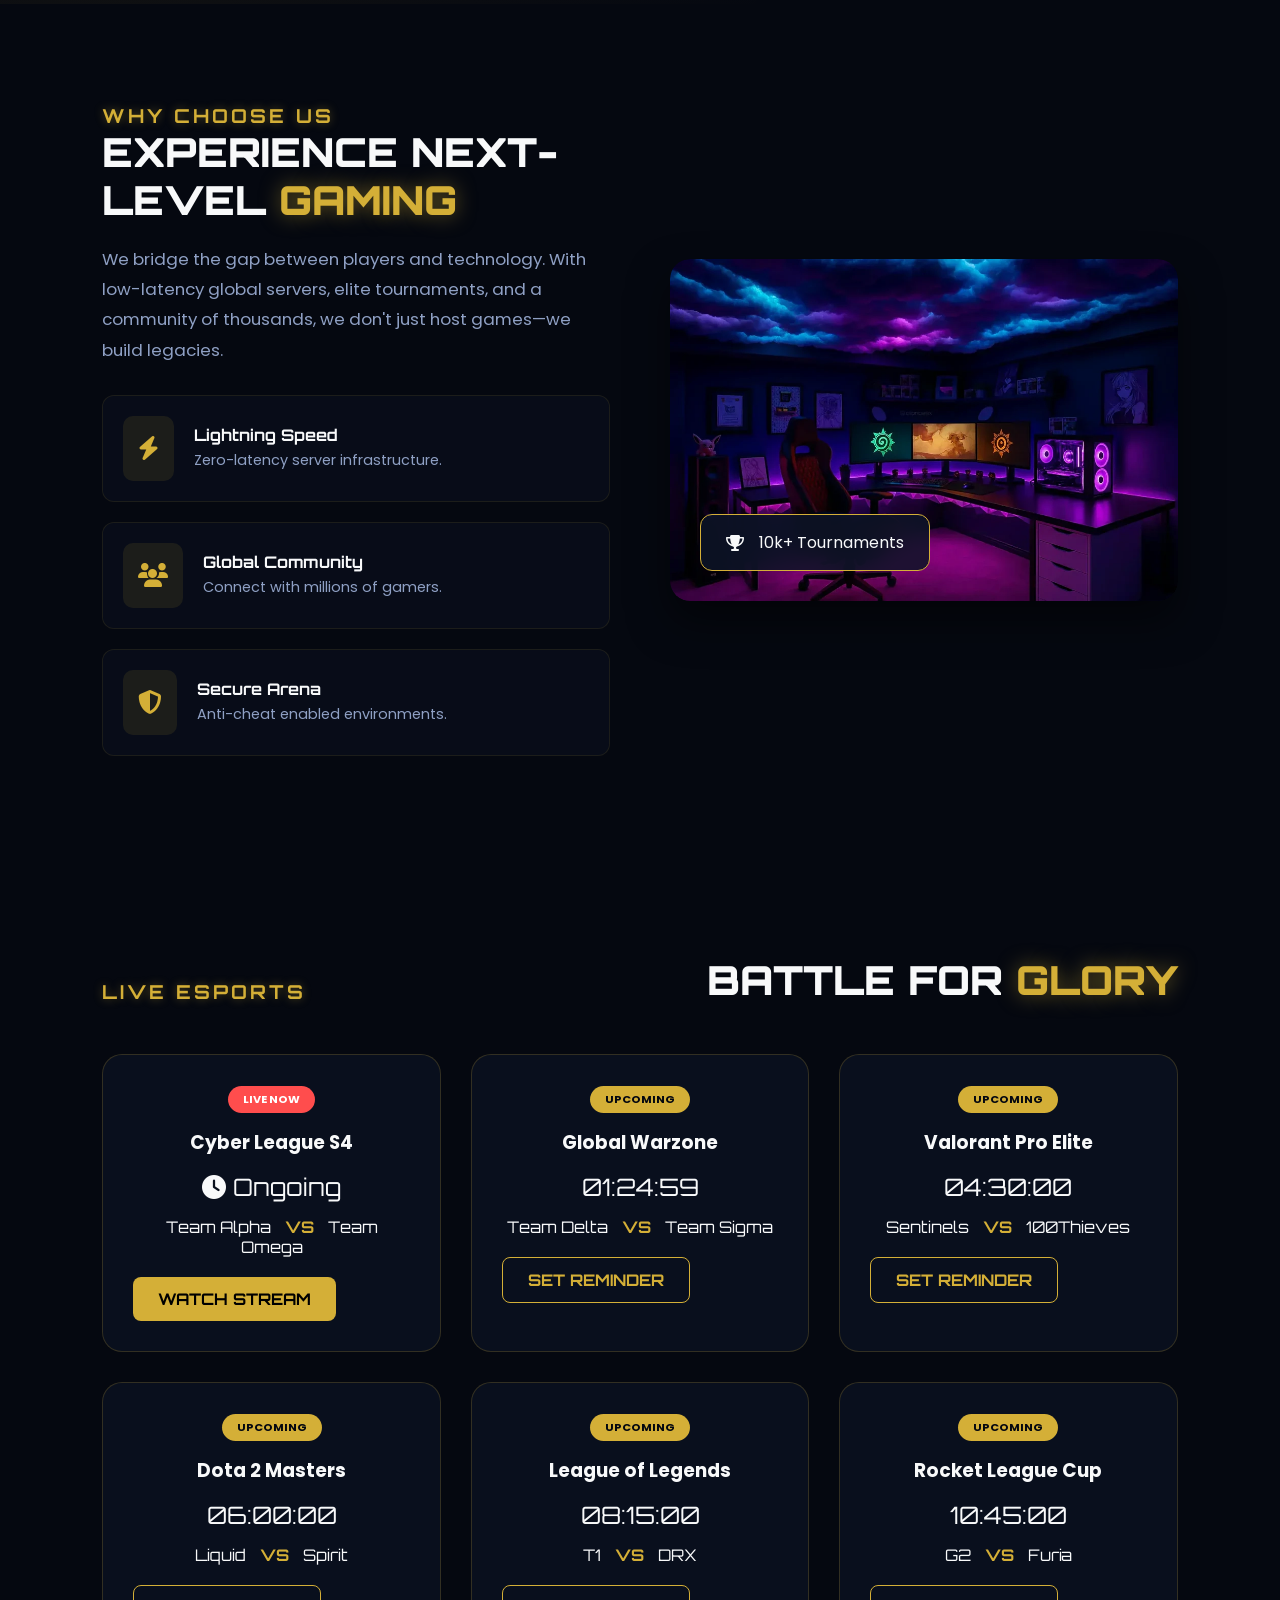
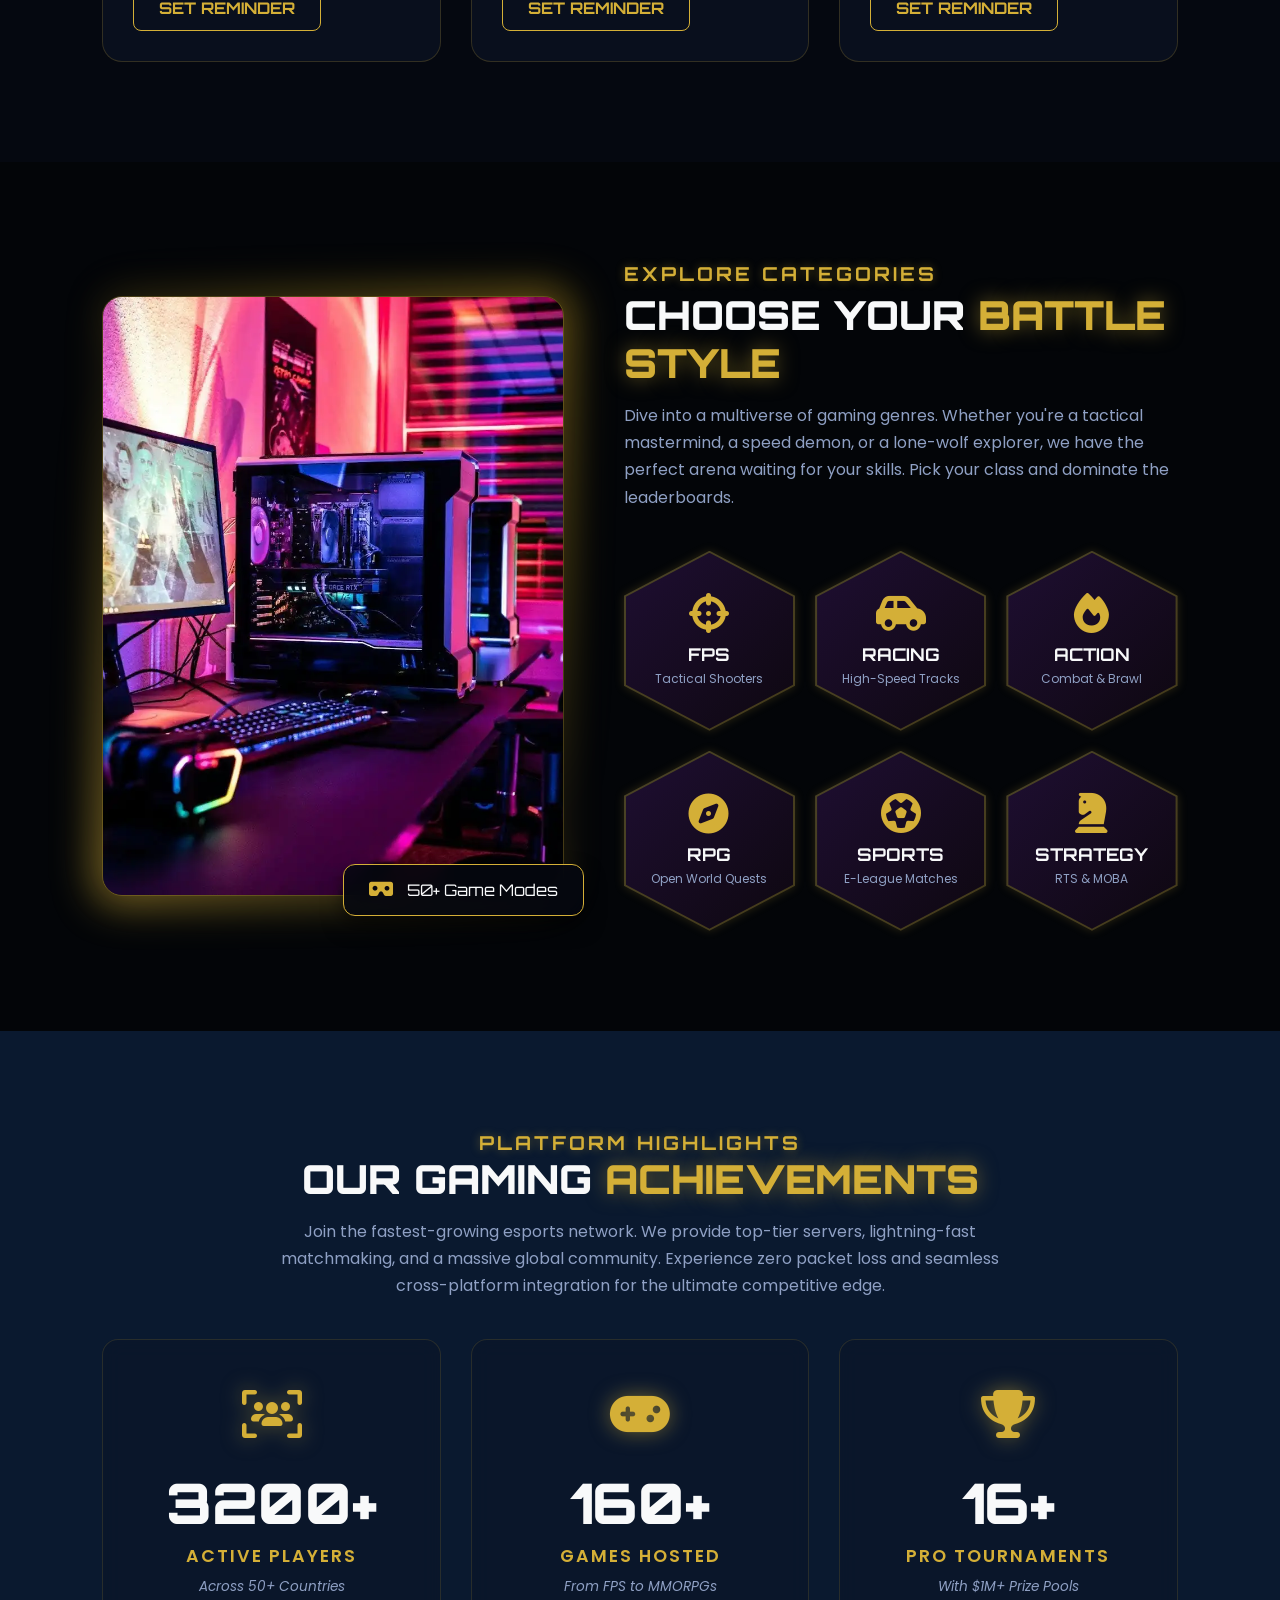
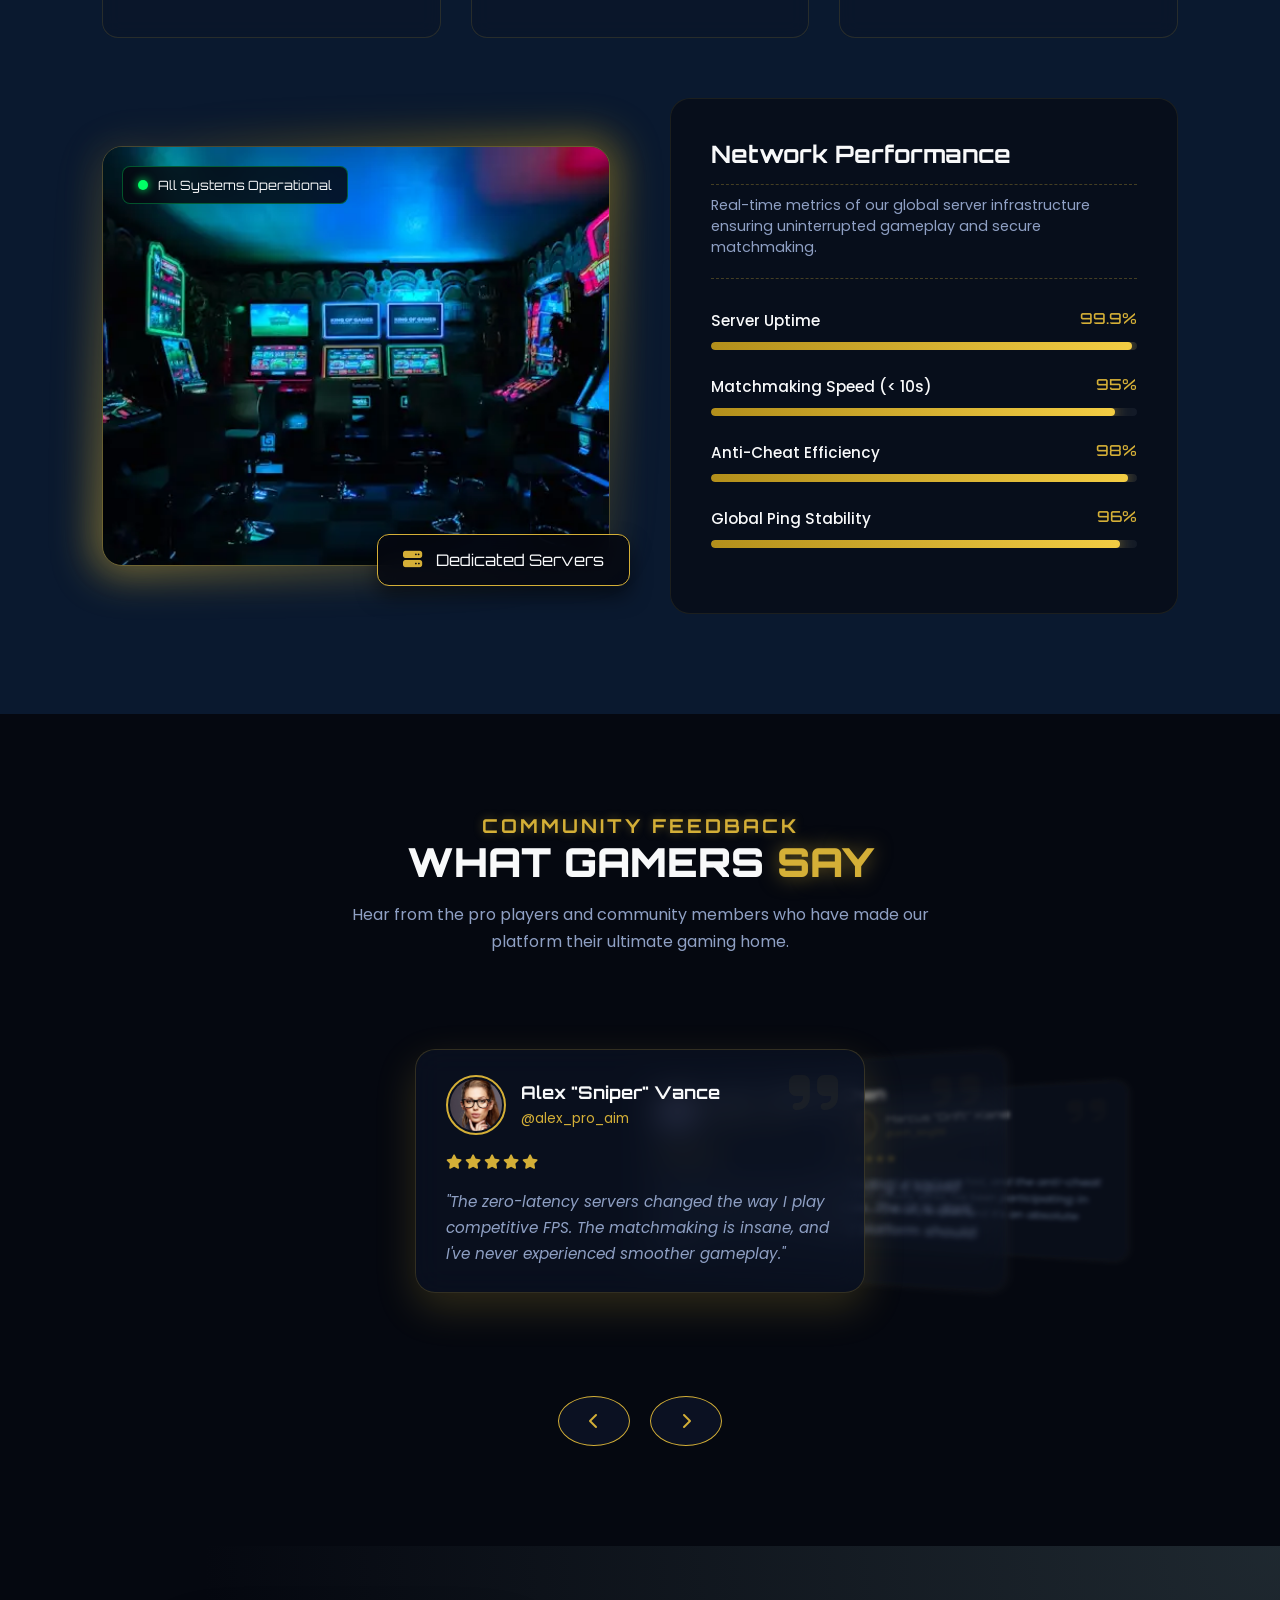
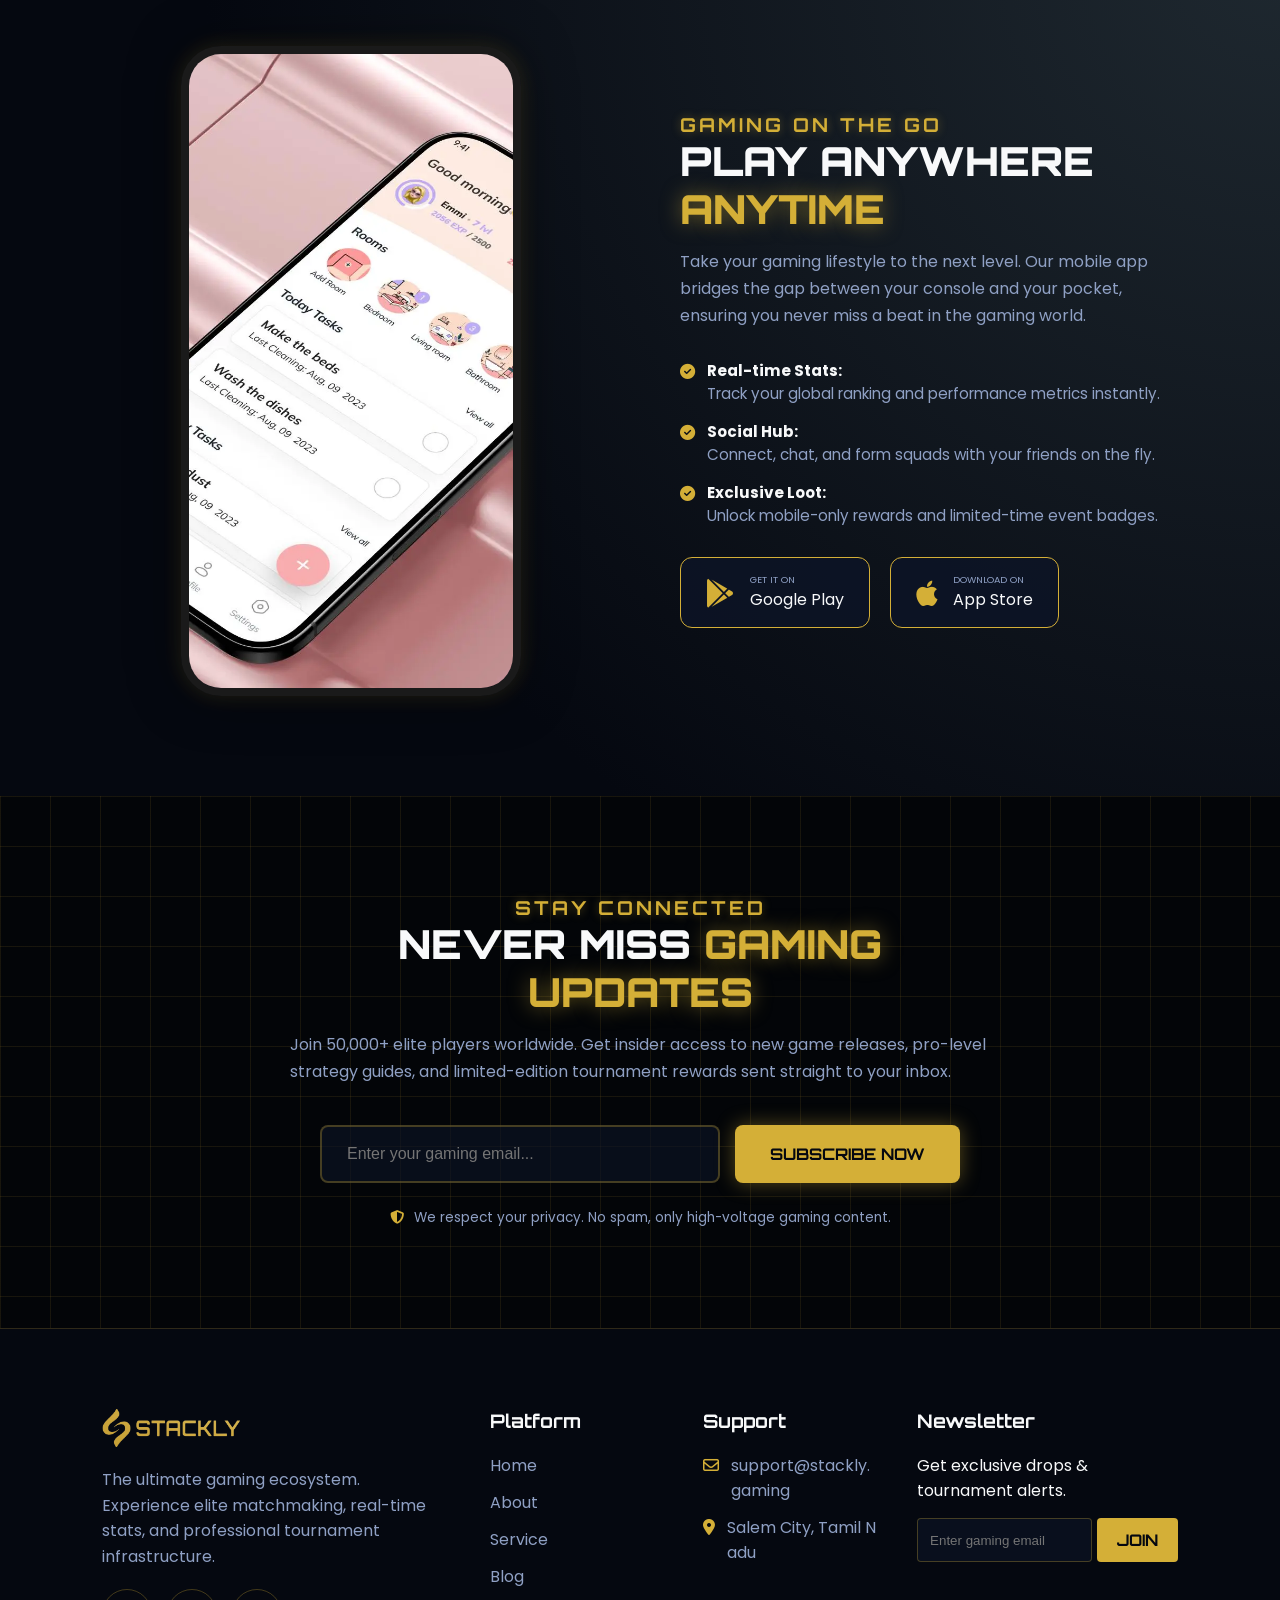
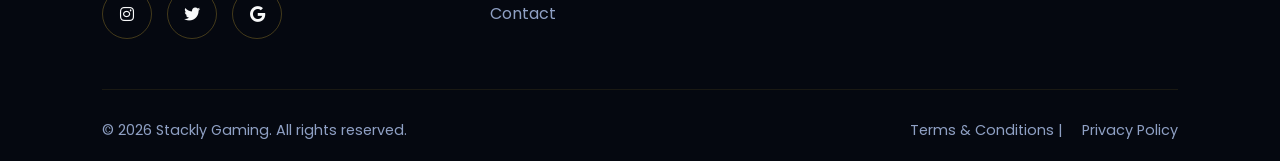
==== commit e717d2d0: "Gaming" ====
--- a/index.html
+++ b/index.html
@@ -4,11 +4,14 @@
 <head>
     <meta charset="UTF-8">
     <meta name="viewport" content="width=device-width, initial-scale=1.0">
-    <title>Stackly - Gaming Platform</title> <meta name="description" content="Stackly - The ultimate gaming platform. Explore our premium gaming services, read the latest blogs, and level up your gaming experience with us.">
+    <title>Stackly - Gaming Platform</title>
+    <meta name="description"
+        content="Stackly - The ultimate gaming platform. Explore our premium gaming services, read the latest blogs, and level up your gaming experience with us.">
     <meta name="keywords" content="gaming, stackly, esports, gaming services, online games, gaming community">
 
     <meta property="og:title" content="Stackly - Level Up Your Gaming Experience">
-    <meta property="og:description" content="Join Stackly for the best gaming services, latest news, and a massive community.">
+    <meta property="og:description"
+        content="Join Stackly for the best gaming services, latest news, and a massive community.">
     <meta property="og:image" content="https://www.yourwebsite.com/images/share-banner.jpg">
     <meta property="og:url" content="https://www.yourwebsite.com">
     <meta property="og:type" content="website">
@@ -86,9 +89,7 @@
 
             <div class="video-wrapper">
                 <video autoplay muted loop playsinline class="bg-video">
-                    <source
-                        src="./asset/video1.mp4"
-                        type="video/mp4">
+                    <source src="./asset/video1.mp4" type="video/mp4">
                 </video>
                 <div class="video-overlay"></div>
             </div>
@@ -99,8 +100,7 @@
 
                 <div class="hero-slide active">
                     <div class="floating-character">
-                        <img src="./asset/h1.webp"
-                            alt="Character 1">
+                        <img src="./asset/h1.webp" alt="Character 1">
                     </div>
                     <div class="hero-content">
                         <h3 class="gold-subtitle">ENTER THE GAMING WORLD</h3>
@@ -118,8 +118,7 @@
 
                 <div class="hero-slide">
                     <div class="floating-character">
-                        <img src="./asset/h2.webp"
-                            alt="Character 2">
+                        <img src="./asset/h2.webp" alt="Character 2">
                     </div>
                     <div class="hero-content">
                         <h3 class="gold-subtitle">NEXT-GEN ESPORTS</h3>
@@ -135,8 +134,7 @@
 
                 <div class="hero-slide">
                     <div class="floating-character">
-                        <img src="./asset/h3.webp"
-                            alt="Character 3">
+                        <img src="./asset/h3.webp" alt="Character 3">
                     </div>
                     <div class="hero-content">
                         <h3 class="gold-subtitle">METAVERSE CONQUESTS</h3>
@@ -174,9 +172,8 @@
 
             <div class="games-slider" id="gamesSlider">
                 <div class="game-card" data-aos="fade-up" data-aos-duration="3000" data-aos-delay="200">
-                    <div class="game-img-wrapper"><img
-                            src="./asset/h4.webp"
-                            alt="Shadow Protocol"><span class="genre-tag">FPS Action</span></div>
+                    <div class="game-img-wrapper"><img src="./asset/h4.webp" alt="Shadow Protocol"><span
+                            class="genre-tag">FPS Action</span></div>
                     <div class="game-info">
                         <h3>Shadow Protocol</h3>
                         <div class="rating">
@@ -188,9 +185,8 @@
                     </div>
                 </div>
                 <div class="game-card" data-aos="fade-up" data-aos-duration="3000" data-aos-delay="400">
-                    <div class="game-img-wrapper"><img
-                            src="./asset/h5.webp"
-                            alt="Velocity X"><span class="genre-tag">Racing</span></div>
+                    <div class="game-img-wrapper"><img src="./asset/h5.webp" alt="Velocity X"><span
+                            class="genre-tag">Racing</span></div>
                     <div class="game-info">
                         <h3>Velocity X</h3>
                         <div class="rating">
@@ -202,9 +198,8 @@
                     </div>
                 </div>
                 <div class="game-card" data-aos="fade-up" data-aos-duration="3000" data-aos-delay="600">
-                    <div class="game-img-wrapper"><img
-                            src="./asset/h6.webp"
-                            alt="Neon Knights"><span class="genre-tag">RPG Arena</span></div>
+                    <div class="game-img-wrapper"><img src="./asset/h6.webp" alt="Neon Knights"><span
+                            class="genre-tag">RPG Arena</span></div>
                     <div class="game-info">
                         <h3>Neon Knights</h3>
                         <div class="rating">
@@ -216,9 +211,8 @@
                     </div>
                 </div>
                 <div class="game-card" data-aos="fade-up" data-aos-duration="3000" data-aos-delay="800">
-                    <div class="game-img-wrapper"><img
-                            src="./asset/h7.webp"
-                            alt="Cyber Warfare"><span class="genre-tag">Battle Royale</span></div>
+                    <div class="game-img-wrapper"><img src="./asset/h7.webp" alt="Cyber Warfare"><span
+                            class="genre-tag">Battle Royale</span></div>
                     <div class="game-info">
                         <h3>Cyber Warfare</h3>
                         <div class="rating">
@@ -230,9 +224,8 @@
                     </div>
                 </div>
                 <div class="game-card" data-aos="fade-up" data-aos-duration="3000" data-aos-delay="600">
-                    <div class="game-img-wrapper"><img
-                            src="./asset/h8.webp"
-                            alt="Galactic Siege"><span class="genre-tag">Strategy</span></div>
+                    <div class="game-img-wrapper"><img src="./asset/h8.webp" alt="Galactic Siege"><span
+                            class="genre-tag">Strategy</span></div>
                     <div class="game-info">
                         <h3>Galactic Siege</h3>
                         <div class="rating">
@@ -244,9 +237,8 @@
                     </div>
                 </div>
                 <div class="game-card" data-aos="fade-up" data-aos-duration="3000" data-aos-delay="700">
-                    <div class="game-img-wrapper"><img
-                            src="./asset/h9.webp"
-                            alt="Void Runner"><span class="genre-tag">Adventure</span></div>
+                    <div class="game-img-wrapper"><img src="./asset/h9.webp" alt="Void Runner"><span
+                            class="genre-tag">Adventure</span></div>
                     <div class="game-info">
                         <h3>Void Runner</h3>
                         <div class="rating">
@@ -299,8 +291,7 @@
 
                 <div class="about-visual" data-aos="zoom-in" data-aos-duration="1000">
                     <div class="visual-box">
-                        <img src="./asset/h10.webp"
-                            alt="Gaming Setup">
+                        <img src="./asset/h10.webp" alt="Gaming Setup">
                         <div class="floating-stat">
                             <i class="fa-solid fa-trophy"></i>
                             <span>10k+ Tournaments</span>
@@ -373,8 +364,7 @@
 
                 <div class="categories-visual" data-aos="fade-right" data-aos-duration="1000">
                     <div class="image-glow-wrapper">
-                        <img src="./asset/h13.webp"
-                            alt="Gaming Genres" class="cat-img">
+                        <img src="./asset/h13.webp" alt="Gaming Genres" class="cat-img">
                         <div class="glass-tag"><i class="fa-solid fa-vr-cardboard"></i> 50+ Game Modes</div>
                     </div>
                 </div>
@@ -484,8 +474,8 @@
 
                 <div class="stats-image" data-aos="fade-right" data-aos-delay="200">
                     <div class="image-glow-wrapper stat-img-hover">
-                        <img src="./asset/h11.webp"
-                            alt="Server Infrastructure" class="cat-img" style="min-height: 420px;">
+                        <img src="./asset/h11.webp" alt="Server Infrastructure" class="cat-img"
+                            style="min-height: 420px;">
                         <div class="glass-tag"><i class="fa-solid fa-server"></i> Dedicated Servers</div>
 
                         <div class="live-status-tag">
@@ -561,8 +551,7 @@
                     <div class="testi-3d-card">
                         <i class="fa-solid fa-quote-right quote-bg"></i>
                         <div class="testi-header">
-                            <img src="./asset/a4.webp"
-                                alt="Gamer Profile">
+                            <img src="./asset/a4.webp" alt="Gamer Profile">
                             <div class="testi-user">
                                 <h4>Alex "Sniper" Vance</h4>
                                 <span>@alex_pro_aim</span>
@@ -578,8 +567,7 @@
                     <div class="testi-3d-card">
                         <i class="fa-solid fa-quote-right quote-bg"></i>
                         <div class="testi-header">
-                            <img src="./asset/a1.webp"
-                                alt="Gamer Profile">
+                            <img src="./asset/a1.webp" alt="Gamer Profile">
                             <div class="testi-user">
                                 <h4>Sarah "Valkyrie" Chen</h4>
                                 <span>@valkyrie_plays</span>
@@ -595,8 +583,7 @@
                     <div class="testi-3d-card">
                         <i class="fa-solid fa-quote-right quote-bg"></i>
                         <div class="testi-header">
-                            <img src="./asset/a2.webp"
-                                alt="Gamer Profile">
+                            <img src="./asset/a2.webp" alt="Gamer Profile">
                             <div class="testi-user">
                                 <h4>Marcus "Drift" Kane</h4>
                                 <span>@drift_king99</span>
@@ -612,8 +599,7 @@
                     <div class="testi-3d-card">
                         <i class="fa-solid fa-quote-right quote-bg"></i>
                         <div class="testi-header">
-                            <img src="./asset/a3.webp"
-                                alt="Gamer Profile">
+                            <img src="./asset/a3.webp" alt="Gamer Profile">
                             <div class="testi-user">
                                 <h4>Elena "Mystic" Rose</h4>
                                 <span>@mystic_mage</span>
@@ -641,8 +627,7 @@
 
                 <div class="download-visual" data-aos="fade-right">
                     <div class="phone-mockup stat-img-hover">
-                        <img src="./asset/a5.webp"
-                            alt="App UI" class="app-ui-screen">
+                        <img src="./asset/a5.webp" alt="App UI" class="app-ui-screen">
                         <div class="phone-frame"></div>
                     </div>
                 </div>
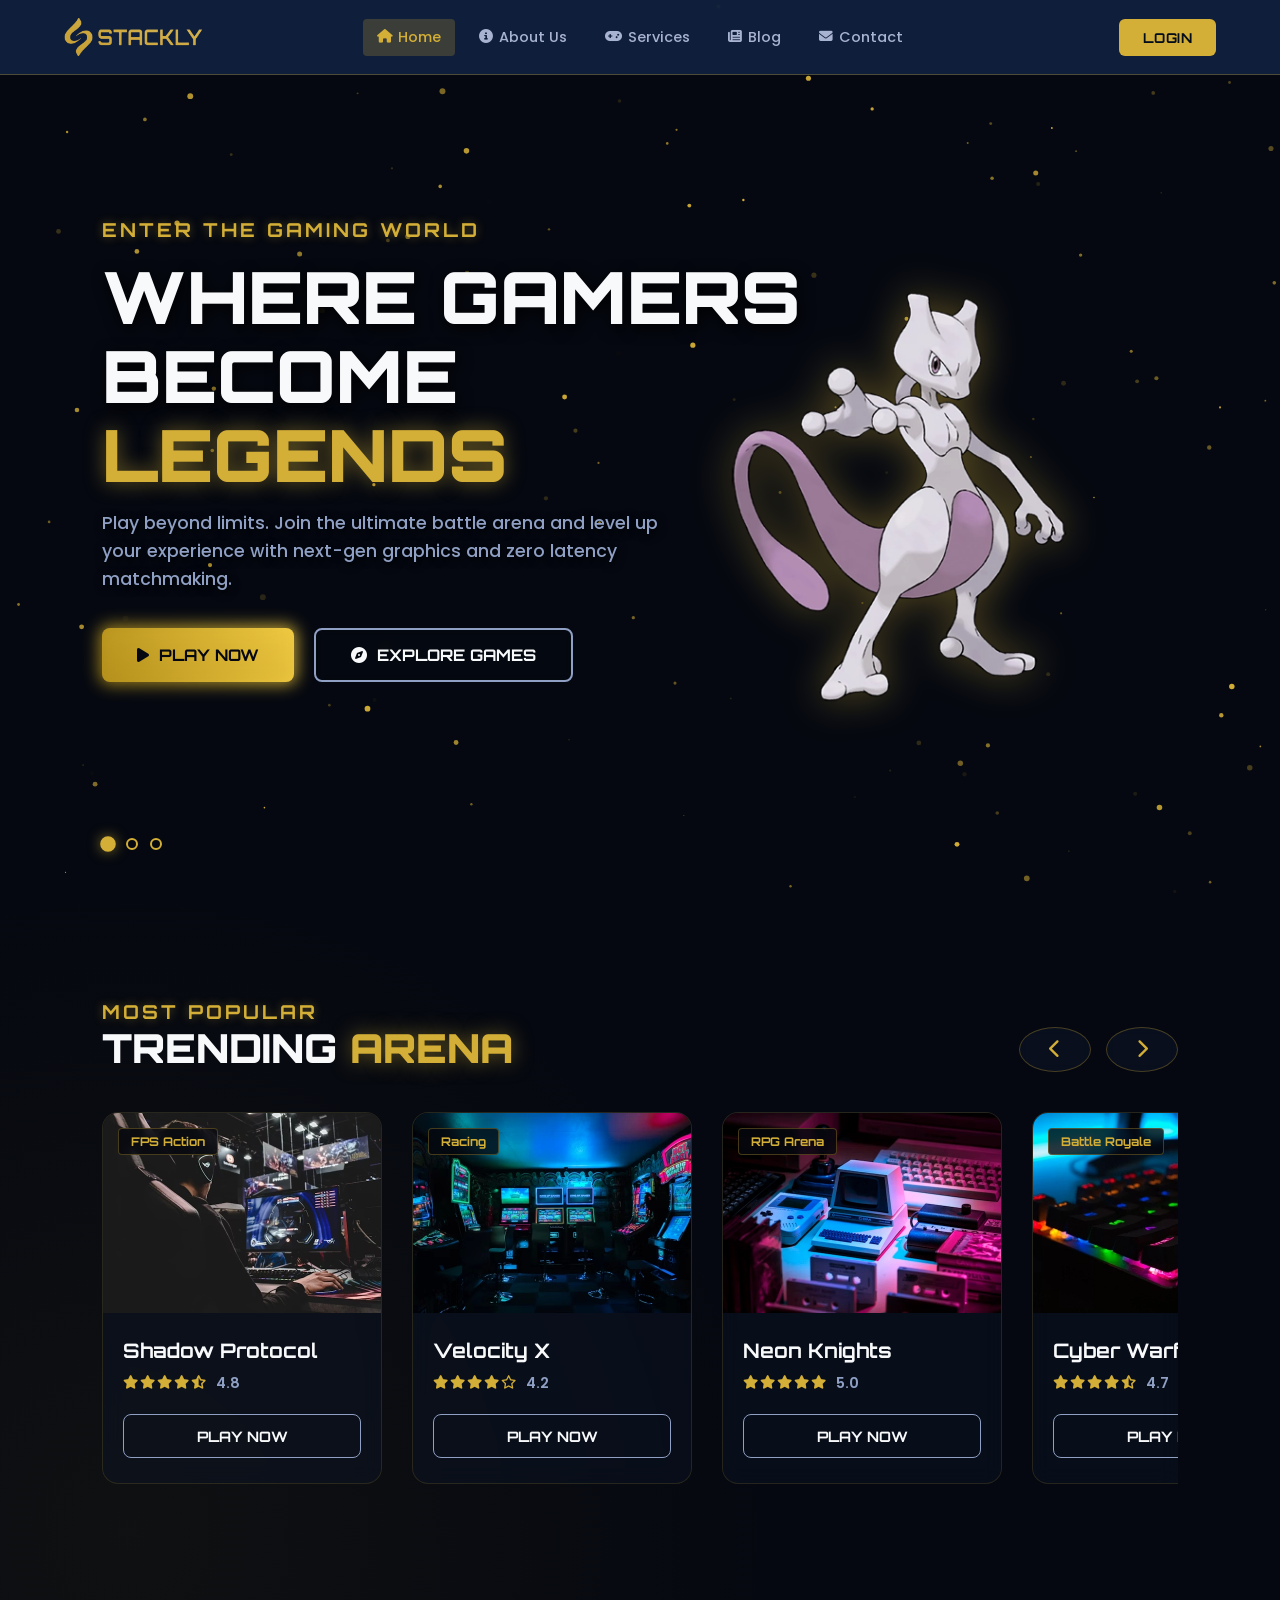
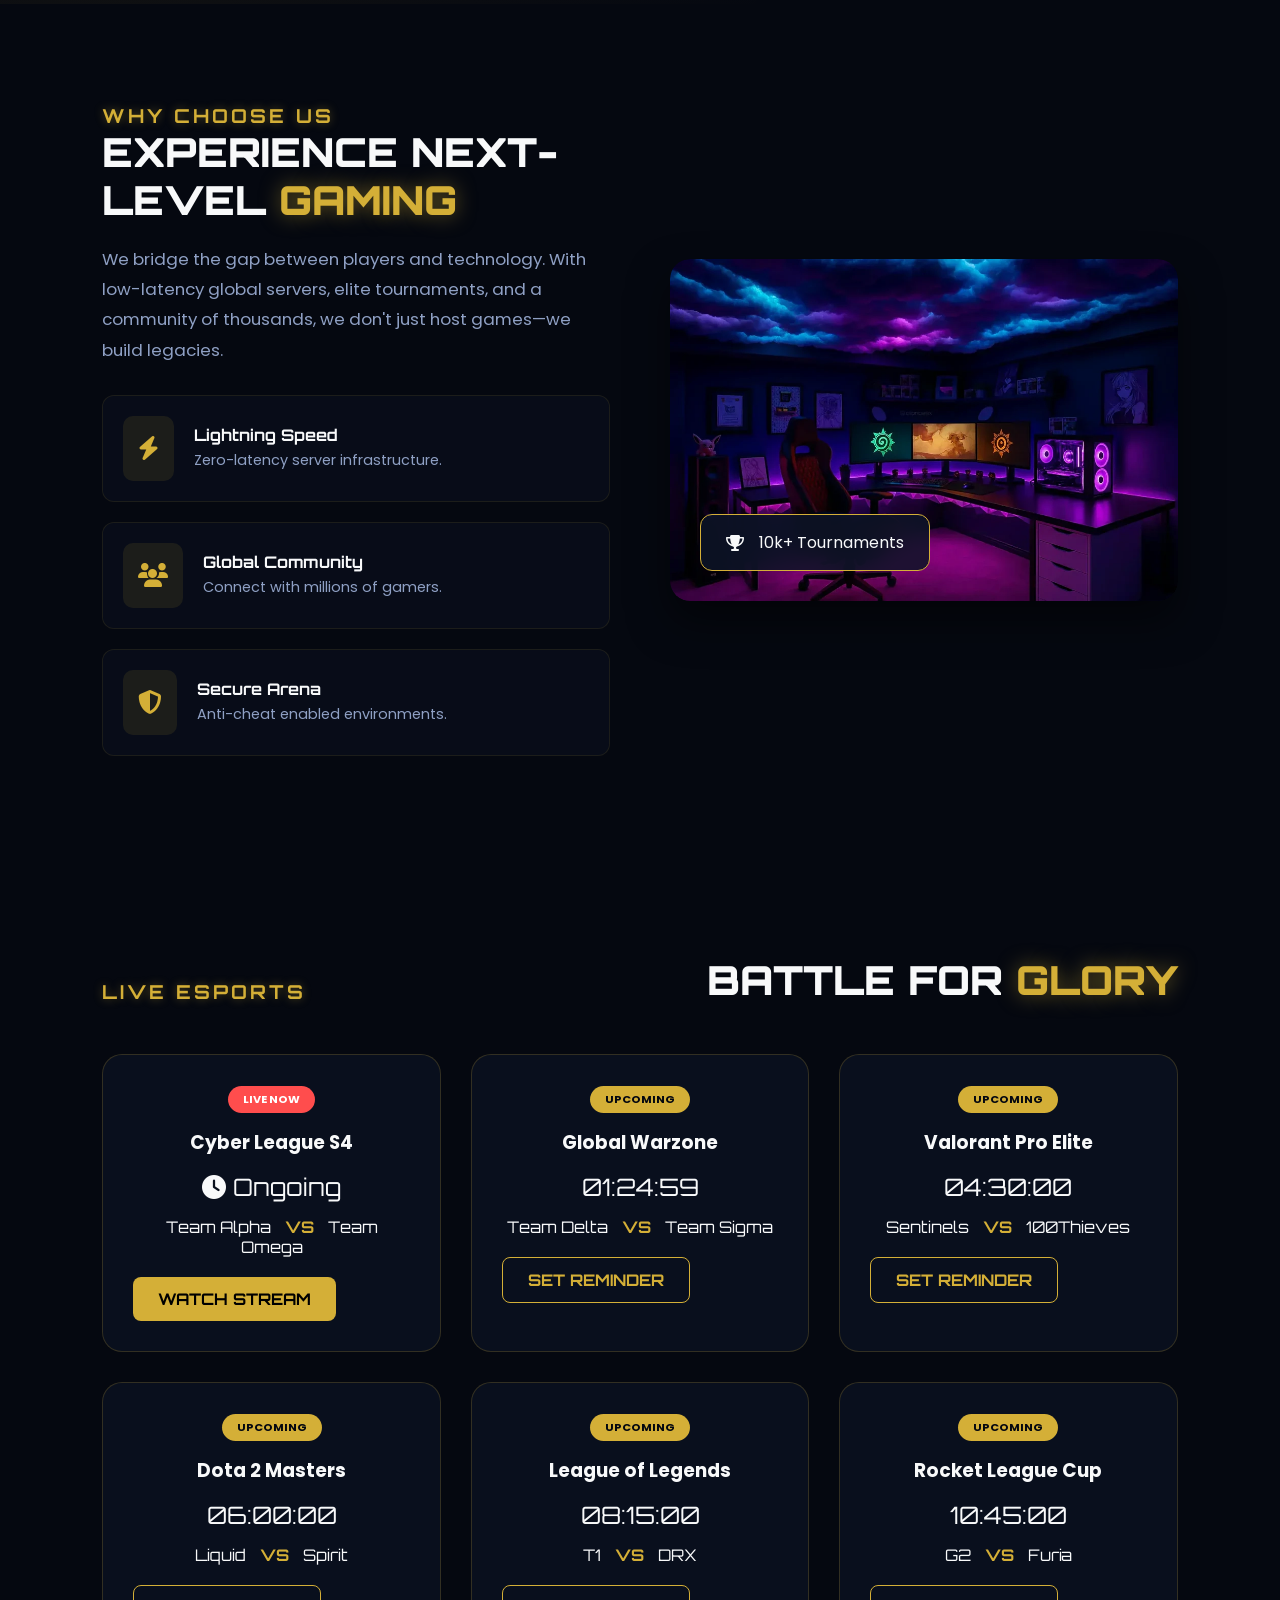
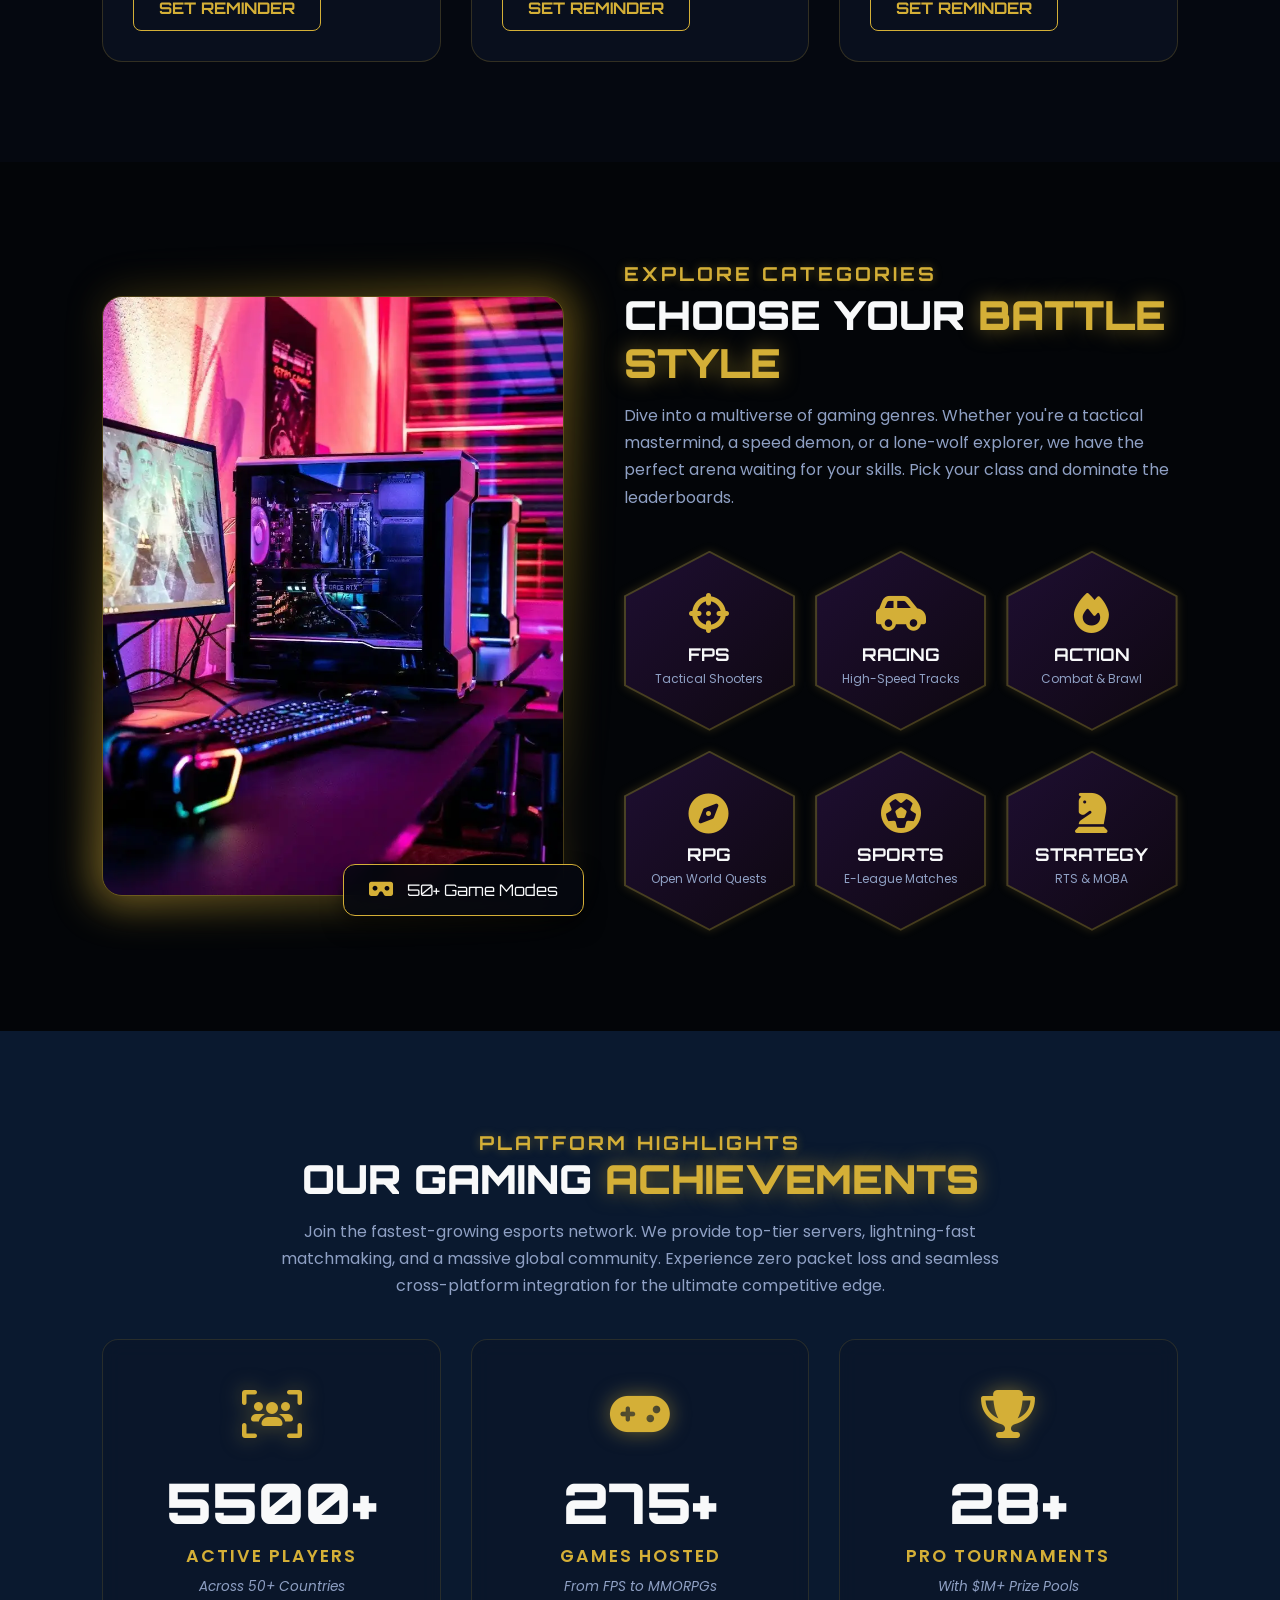
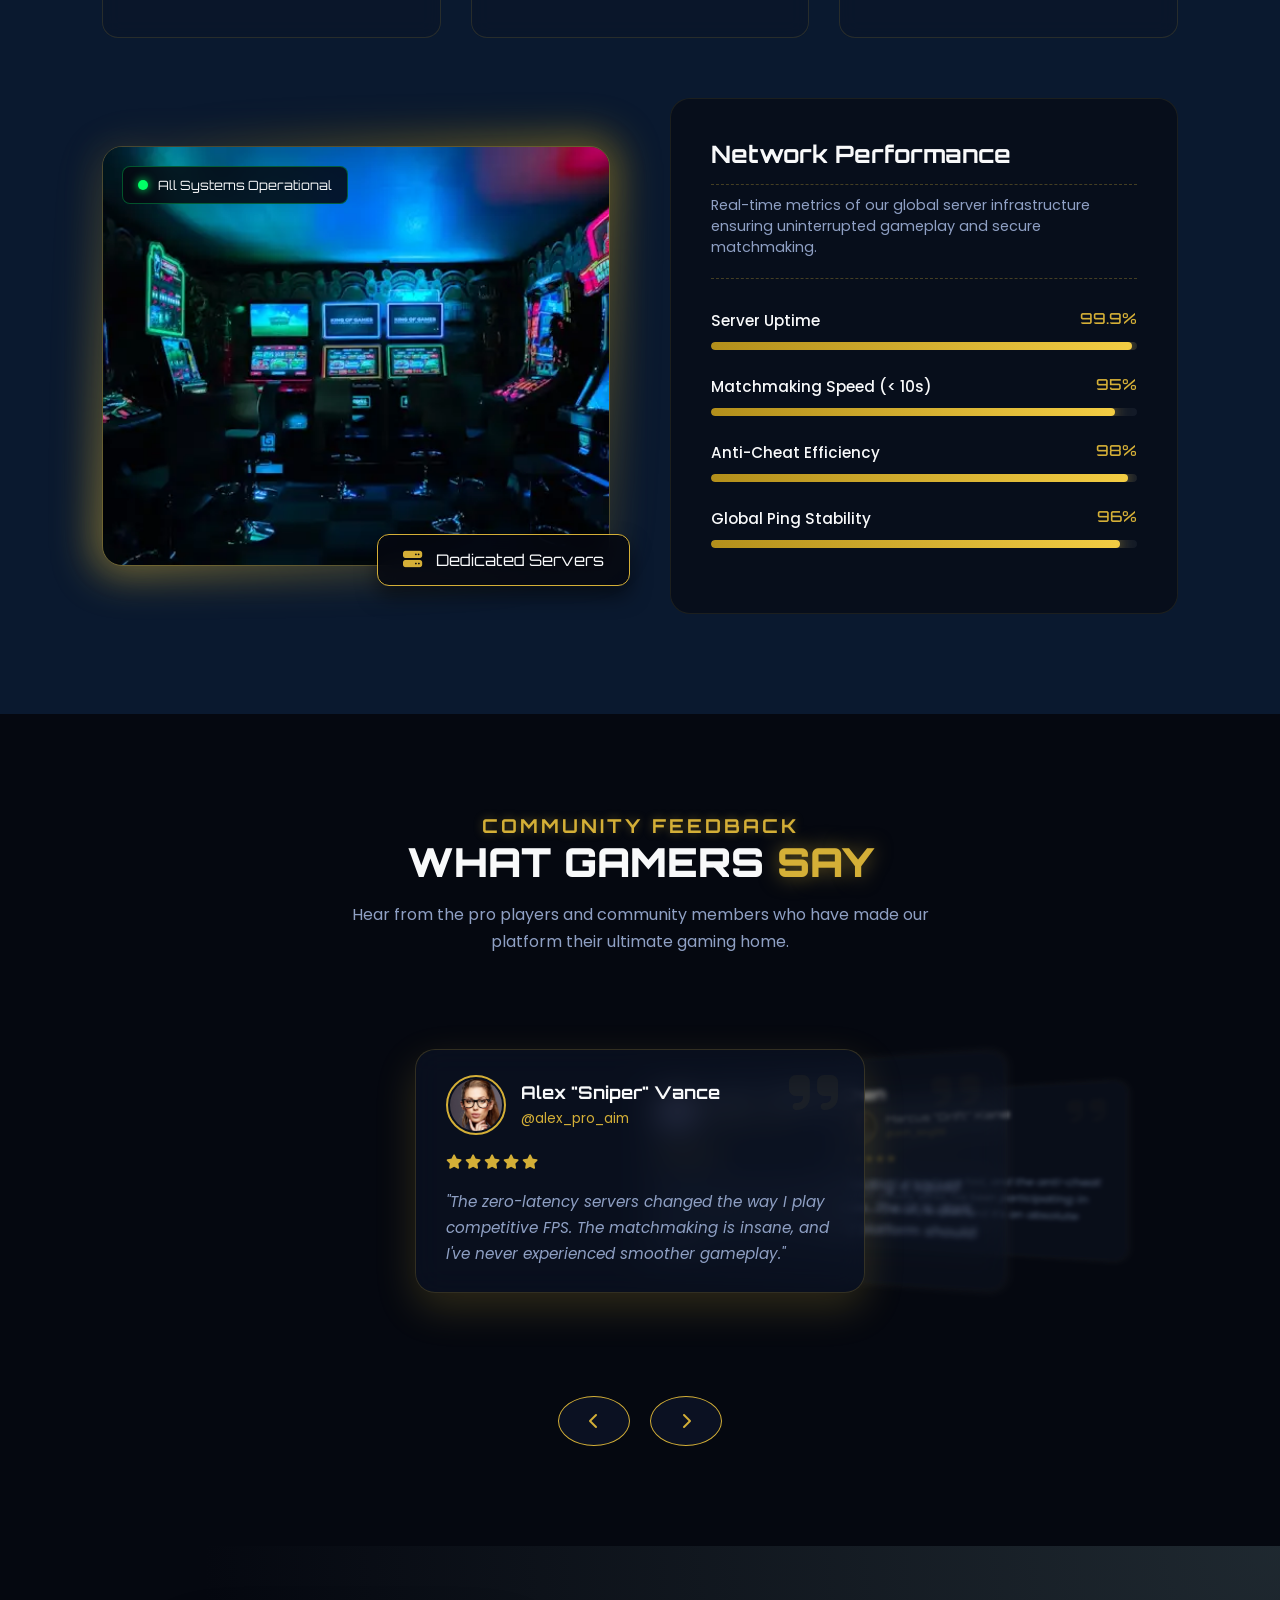
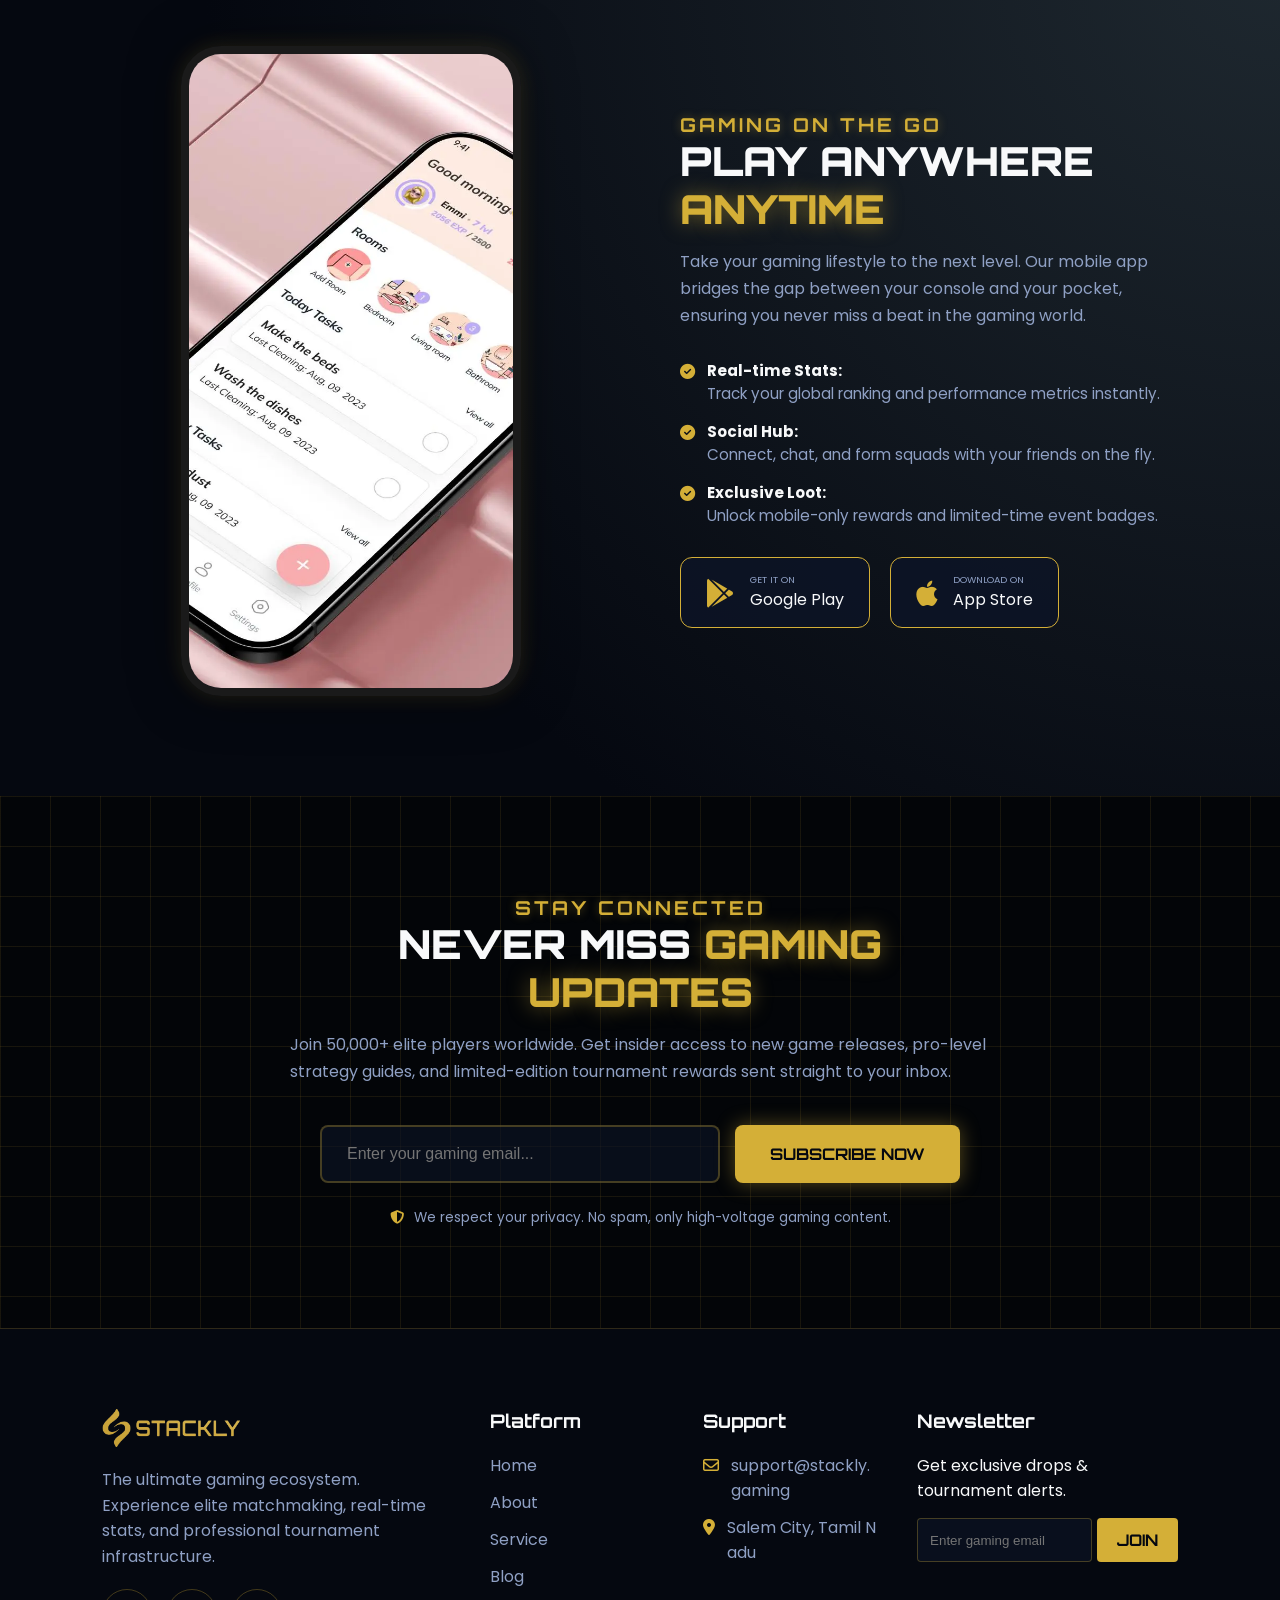
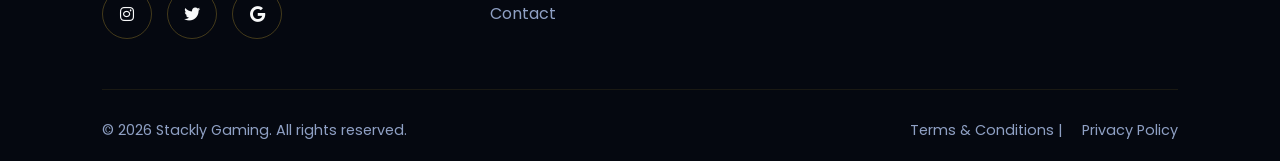
==== commit 0b6ff166: "Gaming" ====
--- a/index.html
+++ b/index.html
@@ -736,7 +736,7 @@
 
                     <form class="footer-form" onsubmit="event.preventDefault(); validateAndRedirect();">
                         <input type="email" id="footerEmail" placeholder="Enter gaming email" required>
-                        <button type="submit">JOIN</button>
+                        <button type="submit" class="btn-hover1">JOIN</button>
                     </form>
                 </div>
             </div>
--- a/common.css
+++ b/common.css
@@ -286,3 +286,11 @@
     overflow: hidden;
 }
 }
+
+.btn-hover1{
+  transition: all 0.3s ease;
+}
+.btn-hover1:hover{
+  transform: translateY(-6px);
+  box-shadow: 0 4px 15px rgba(219, 171, 12, 0.781);
+}
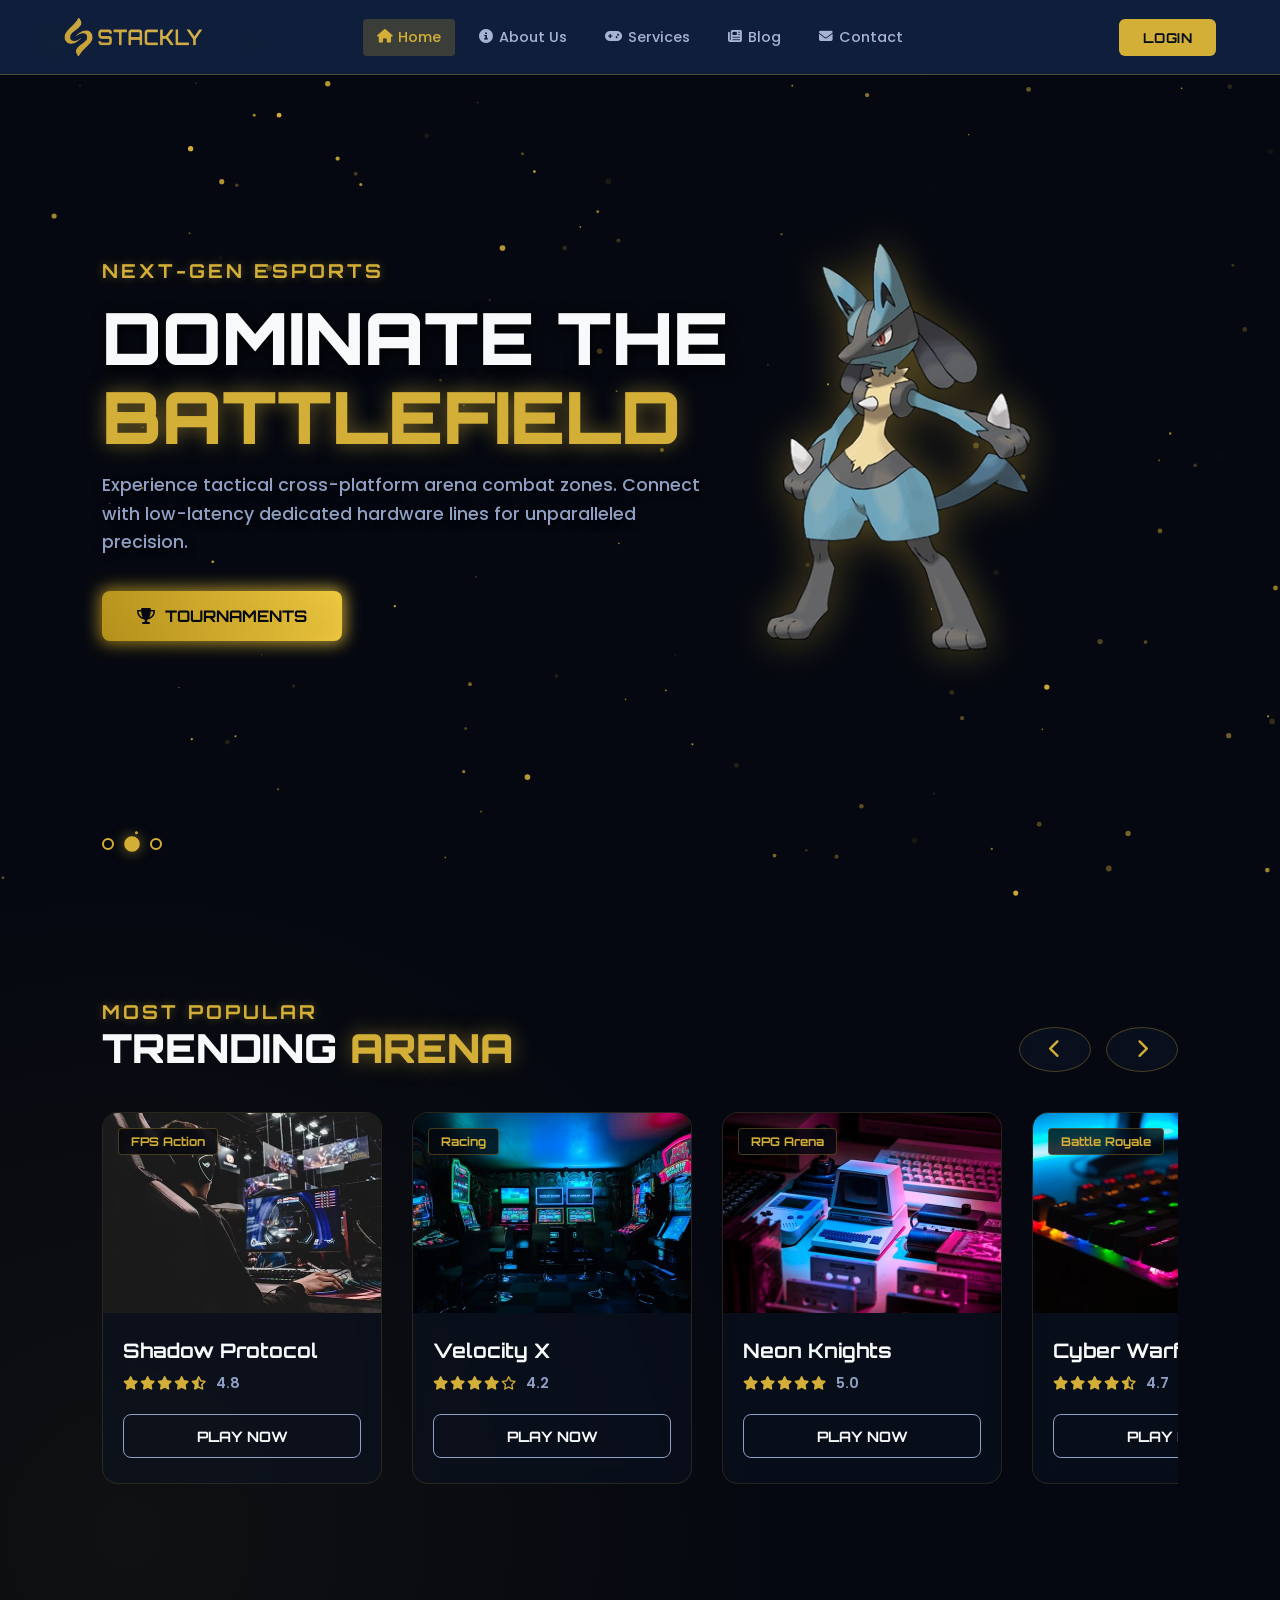
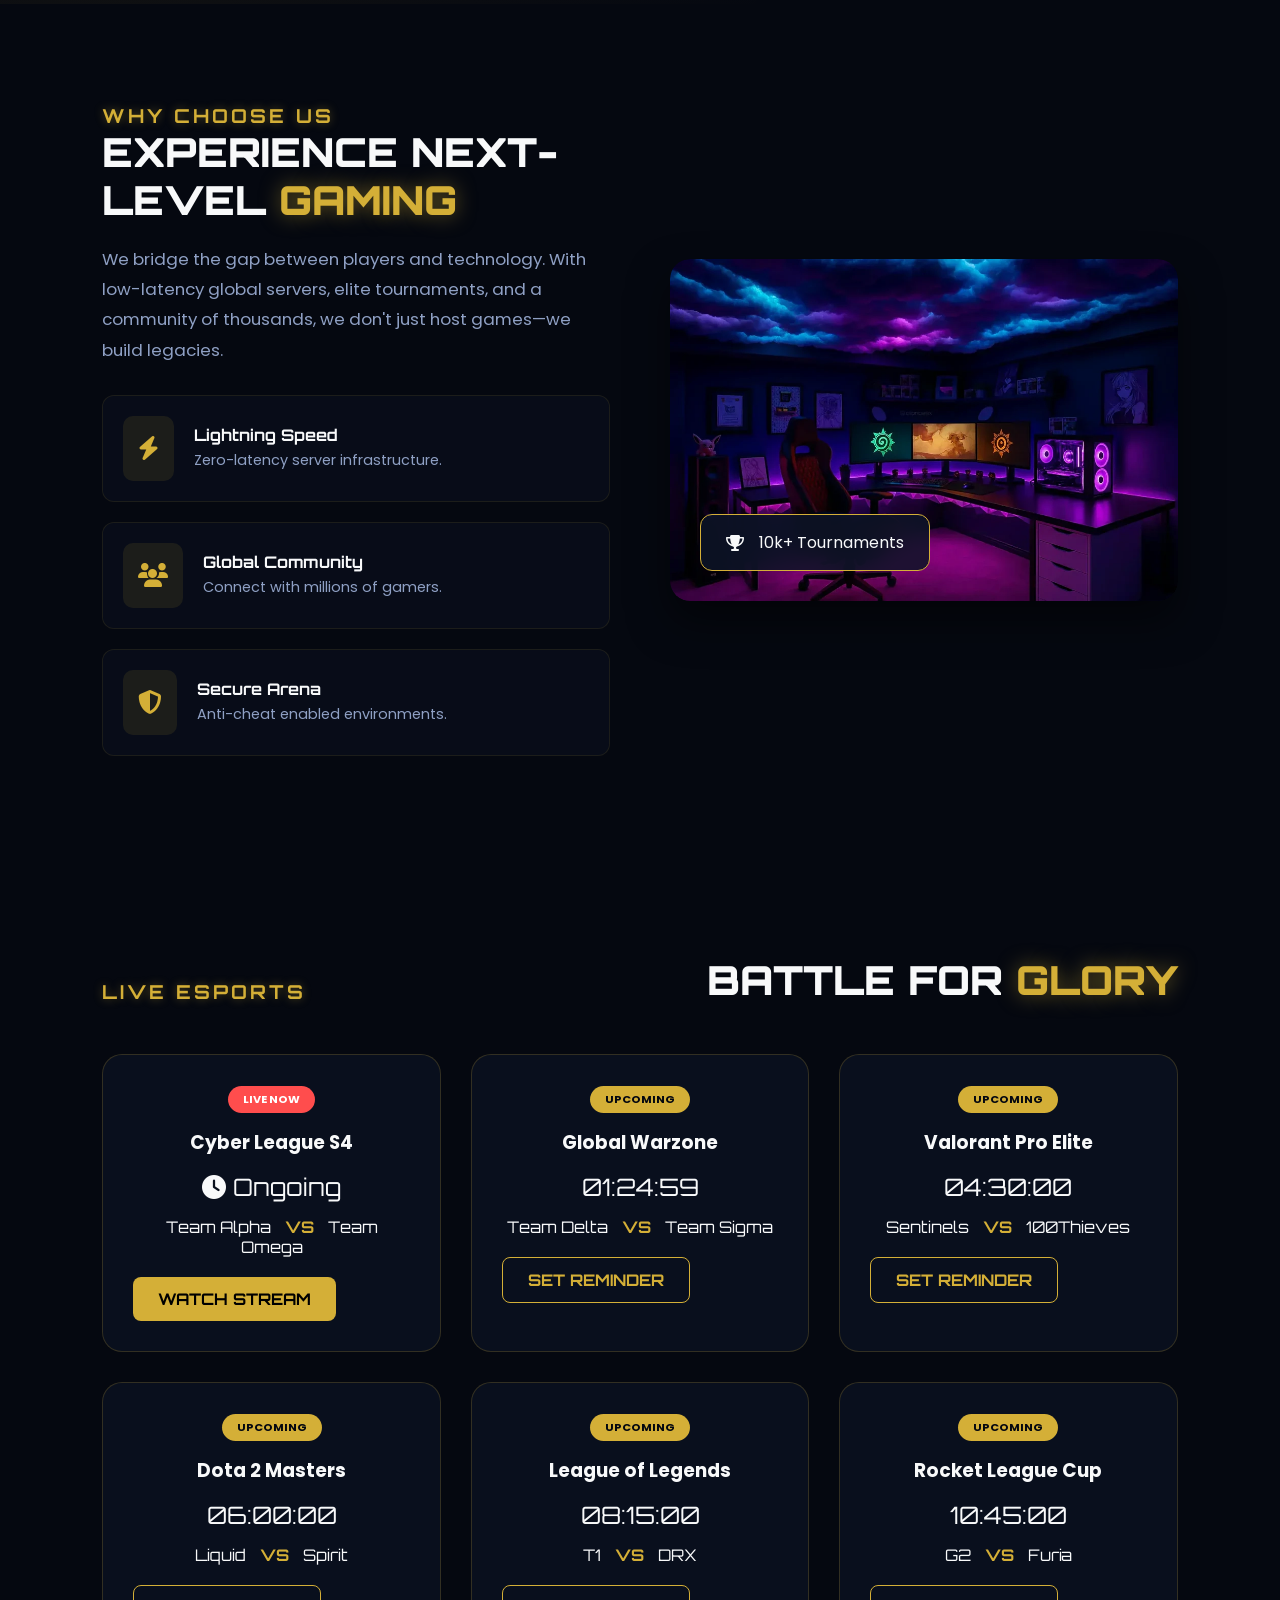
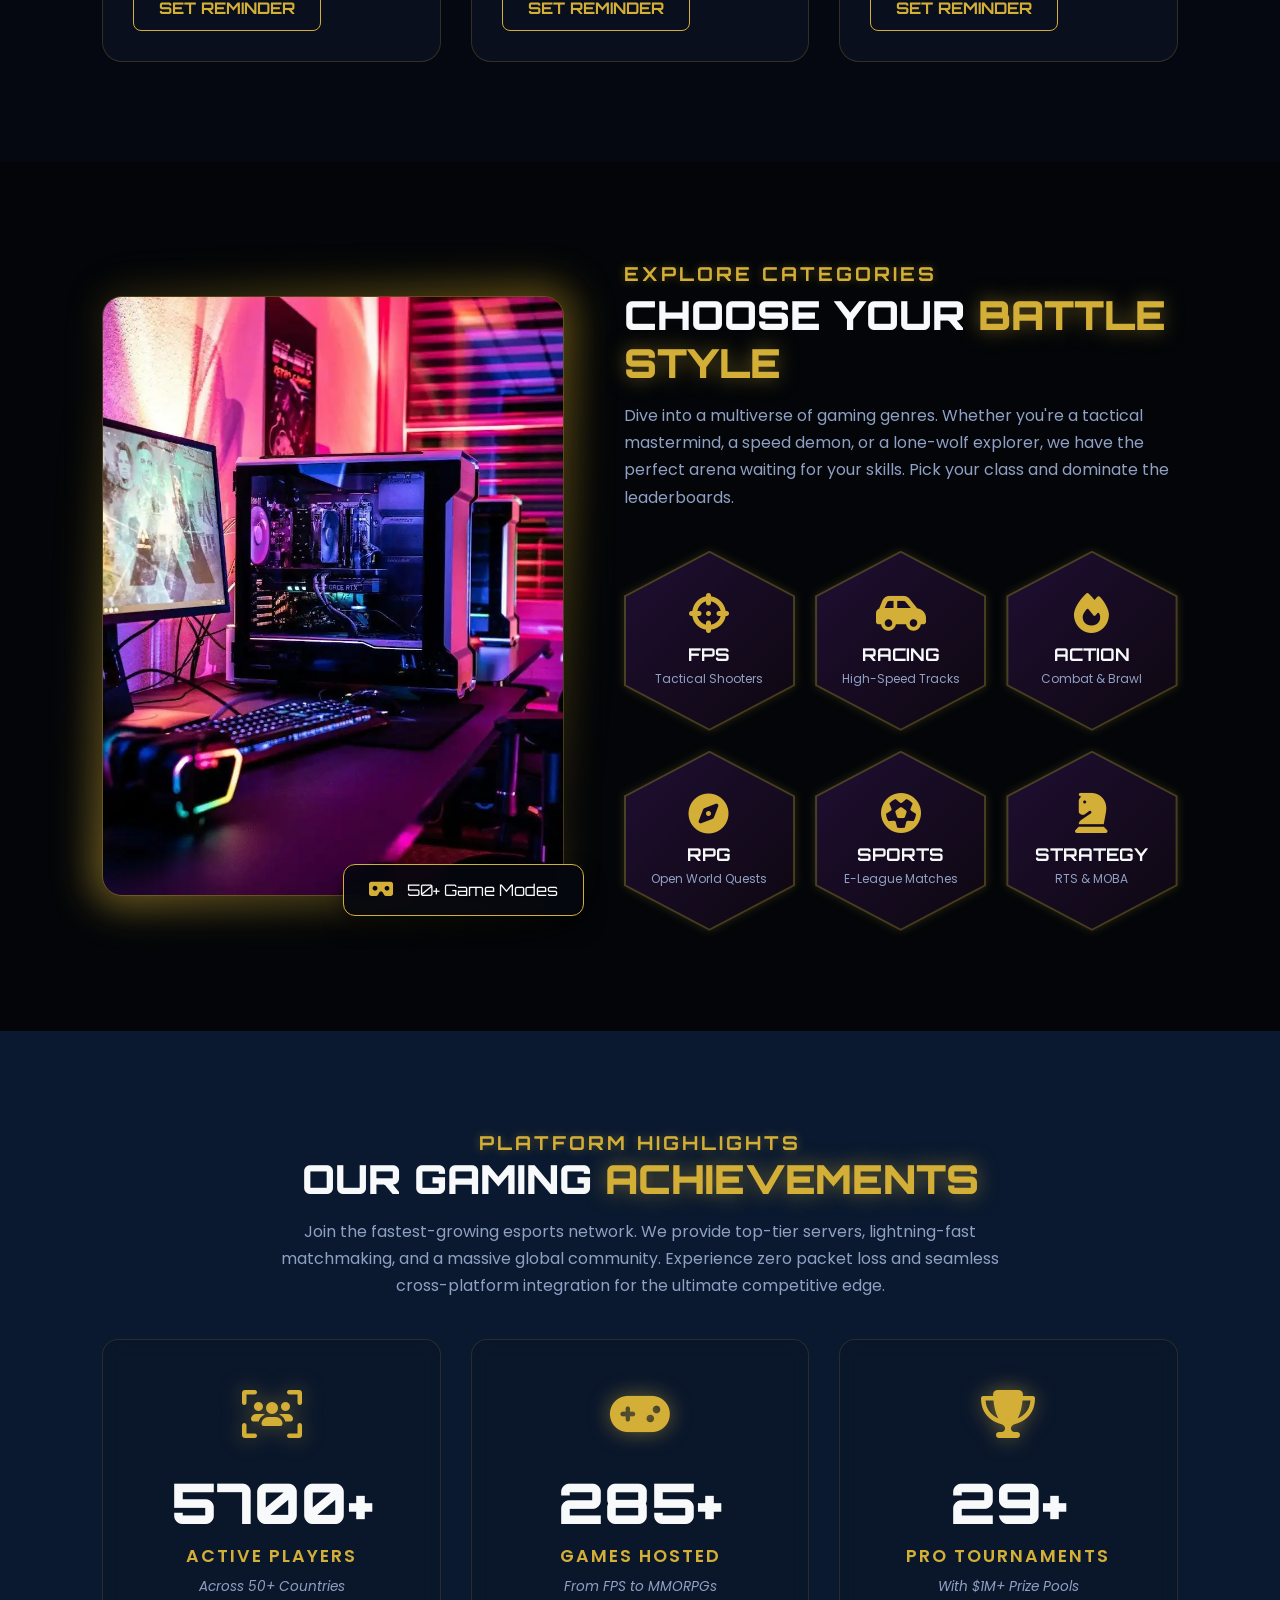
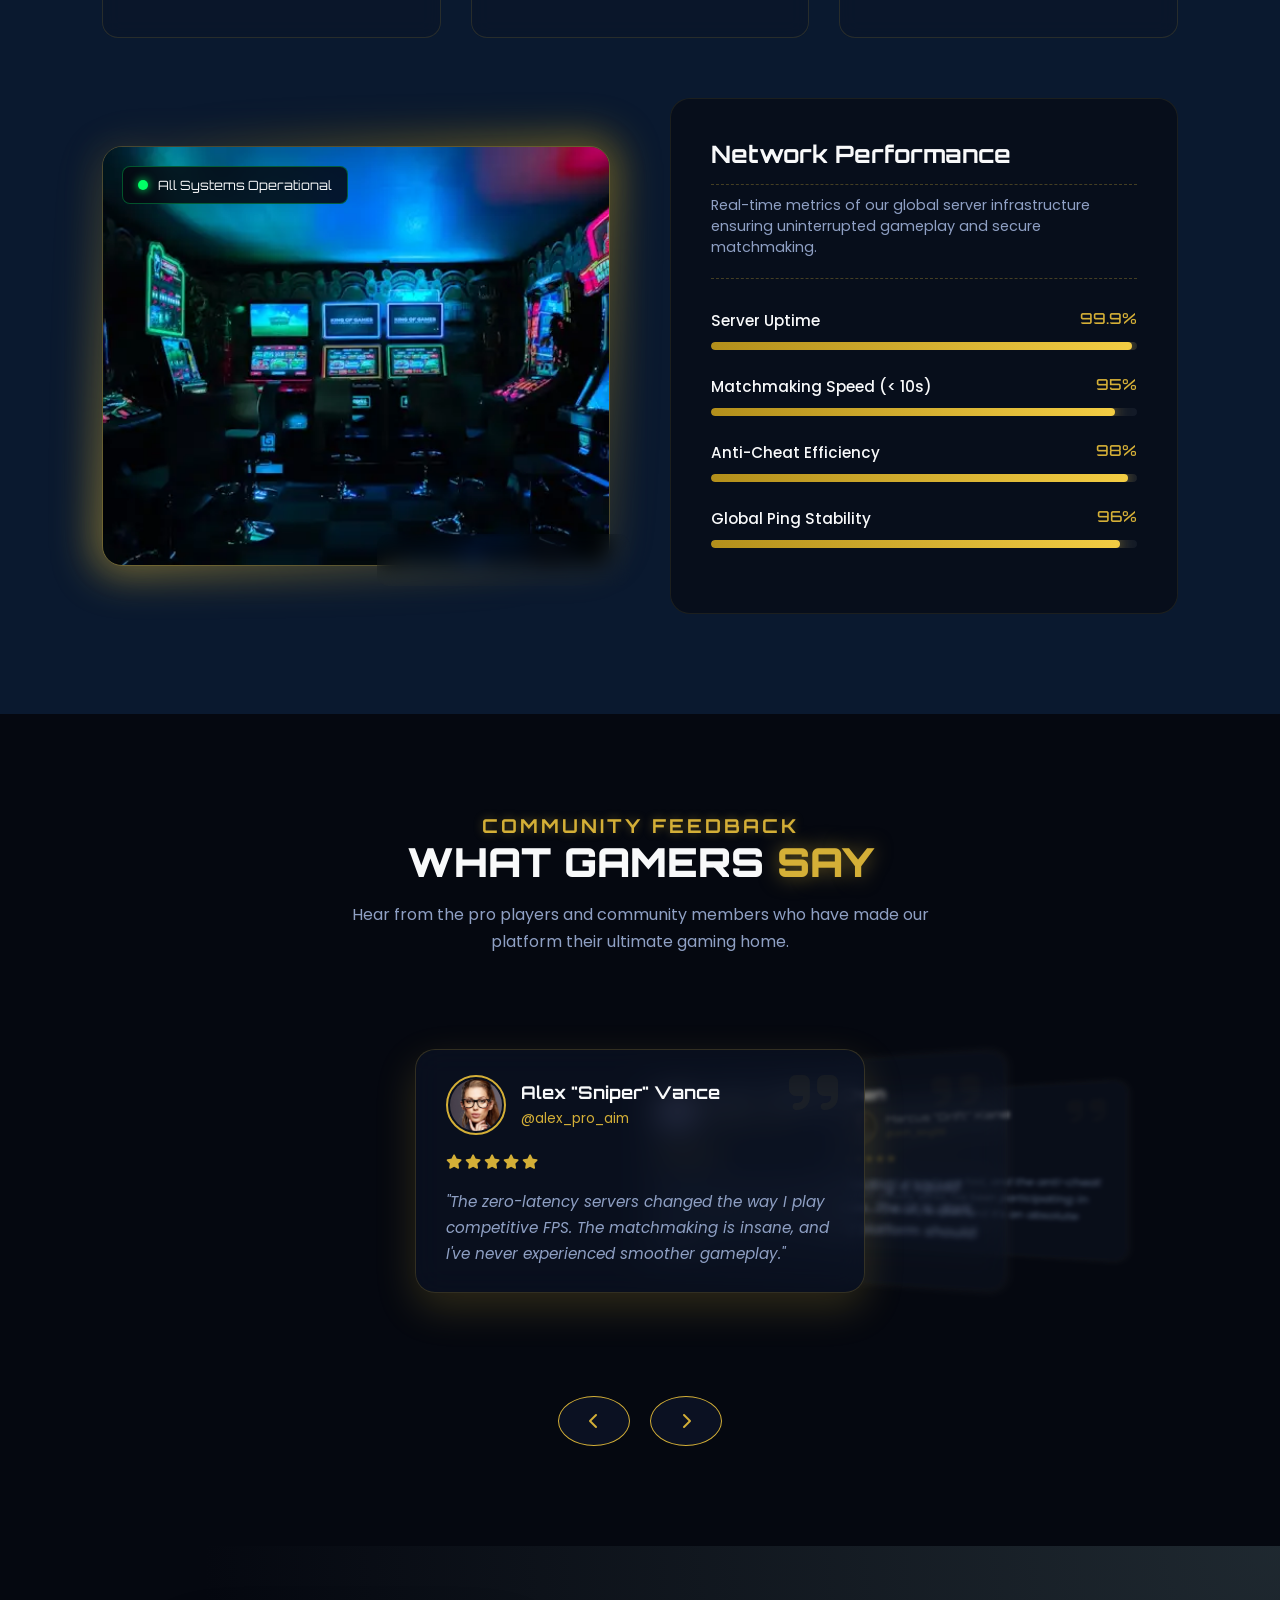
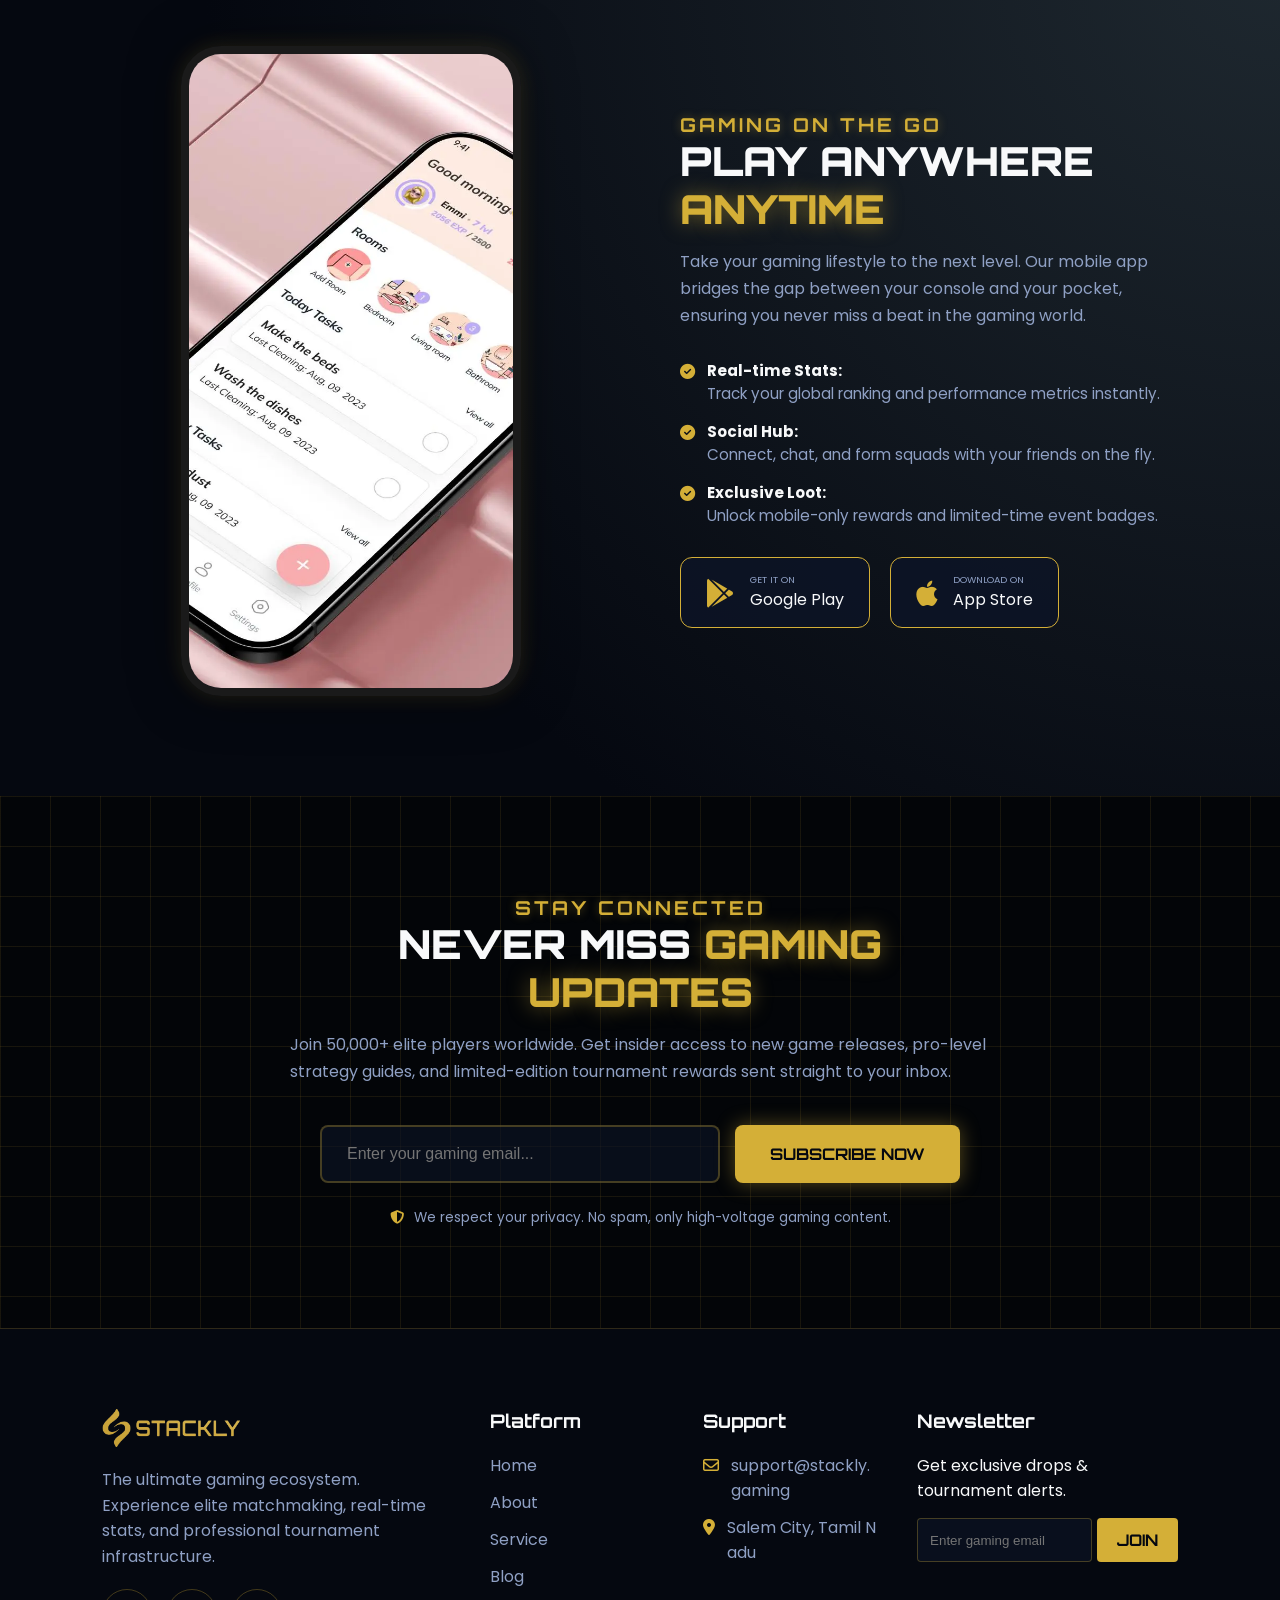
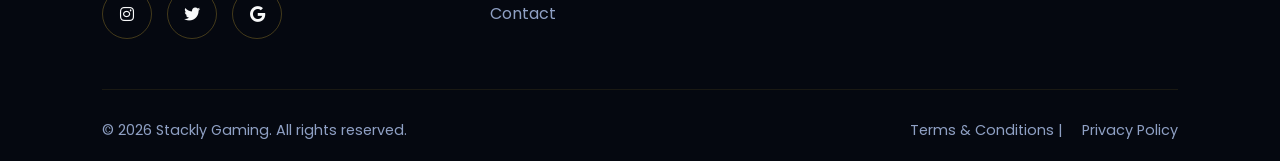
==== commit 22f74f7c: "Gaming" ====
--- a/index.html
+++ b/index.html
@@ -4,6 +4,8 @@
 <head>
     <meta charset="UTF-8">
     <meta name="viewport" content="width=device-width, initial-scale=1.0">
+    <link rel="icon" type="image/png" href="./asset/yellow_logo11.webp">
+    
     <title>Stackly - Gaming Platform</title>
     <meta name="description"
         content="Stackly - The ultimate gaming platform. Explore our premium gaming services, read the latest blogs, and level up your gaming experience with us.">
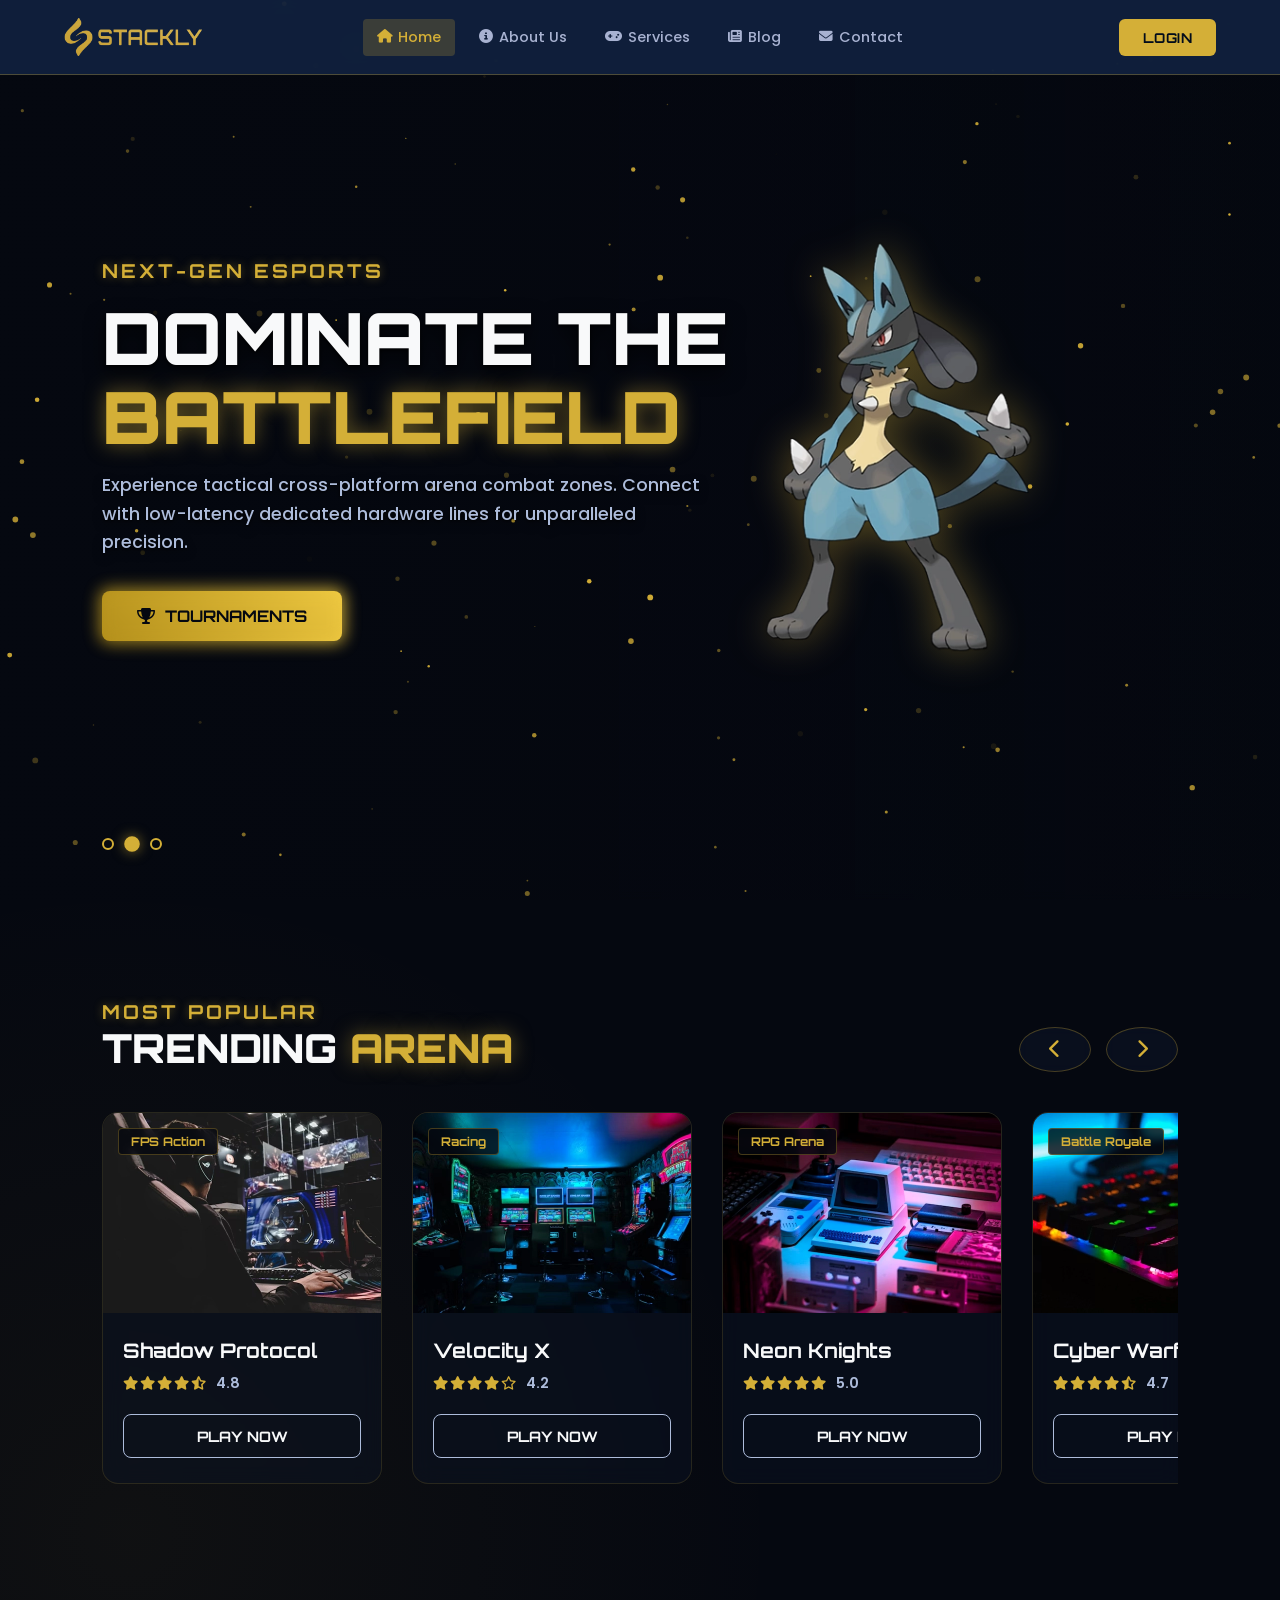
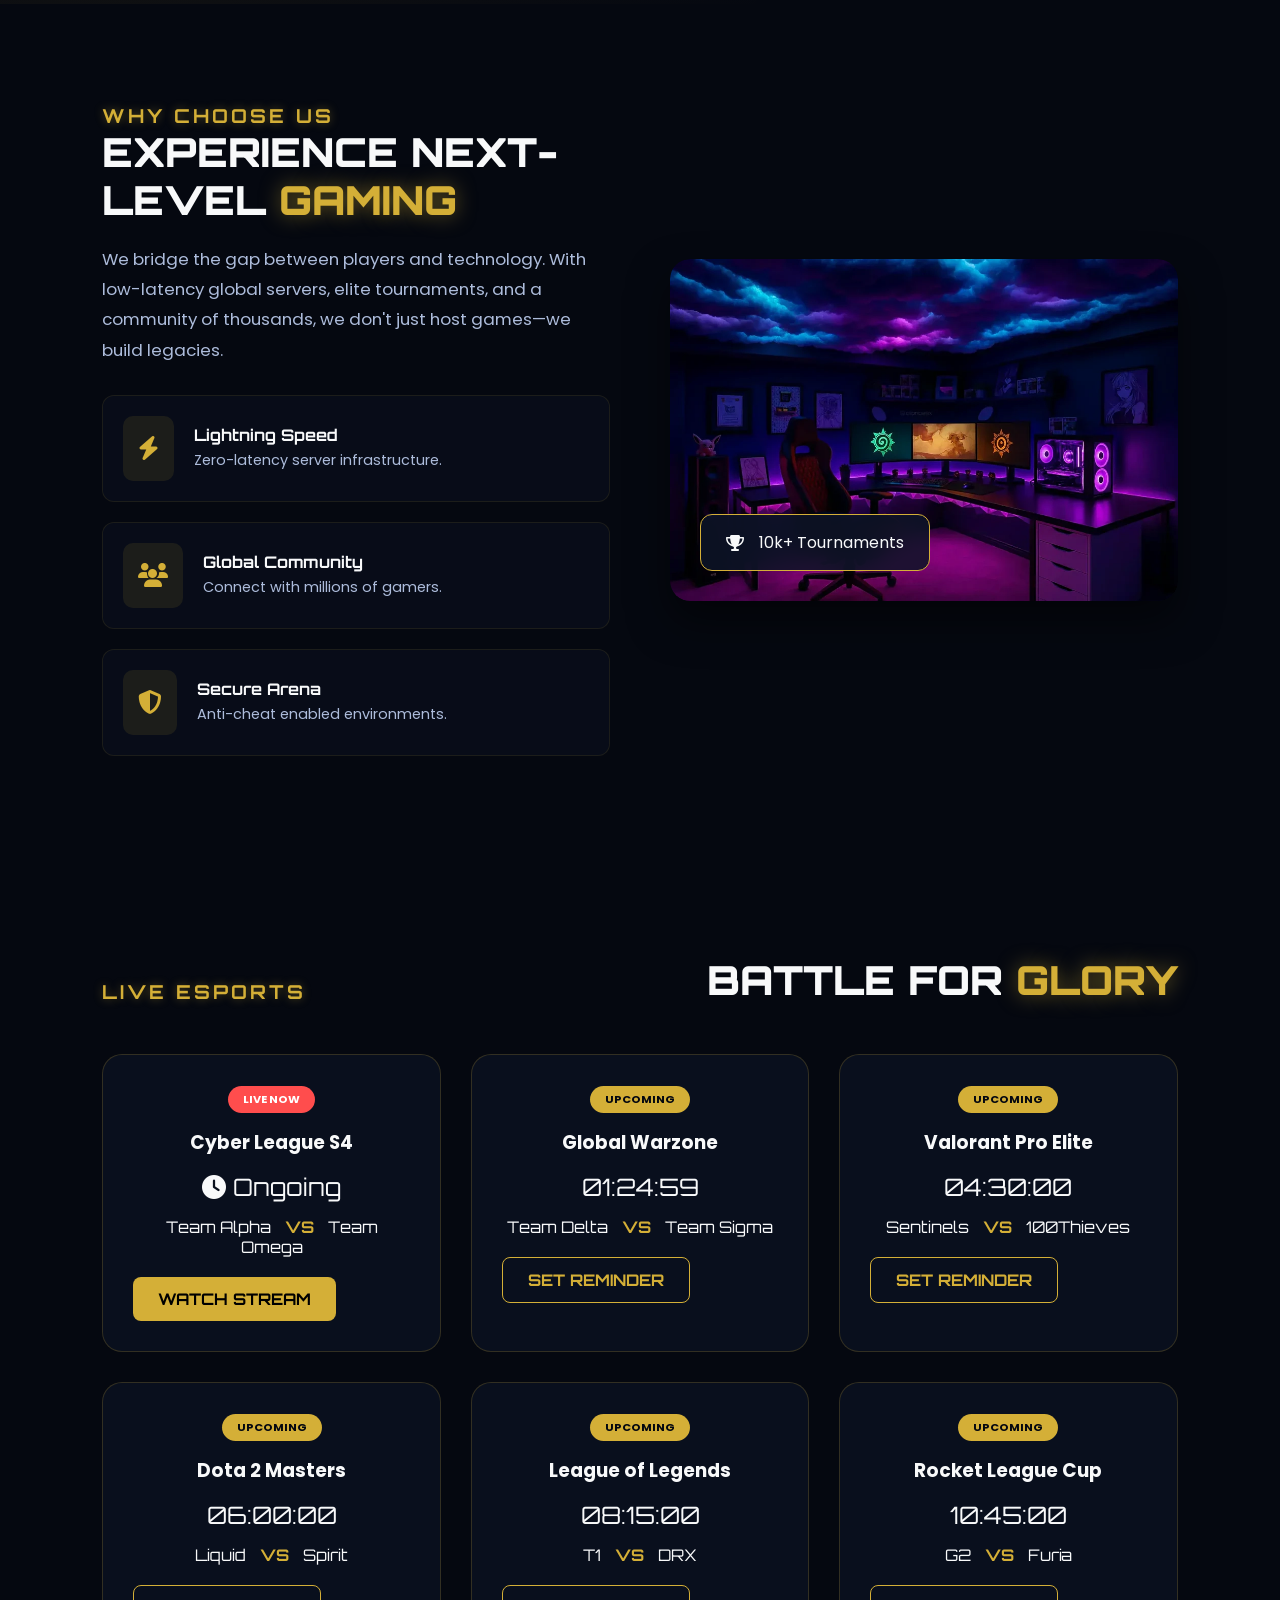
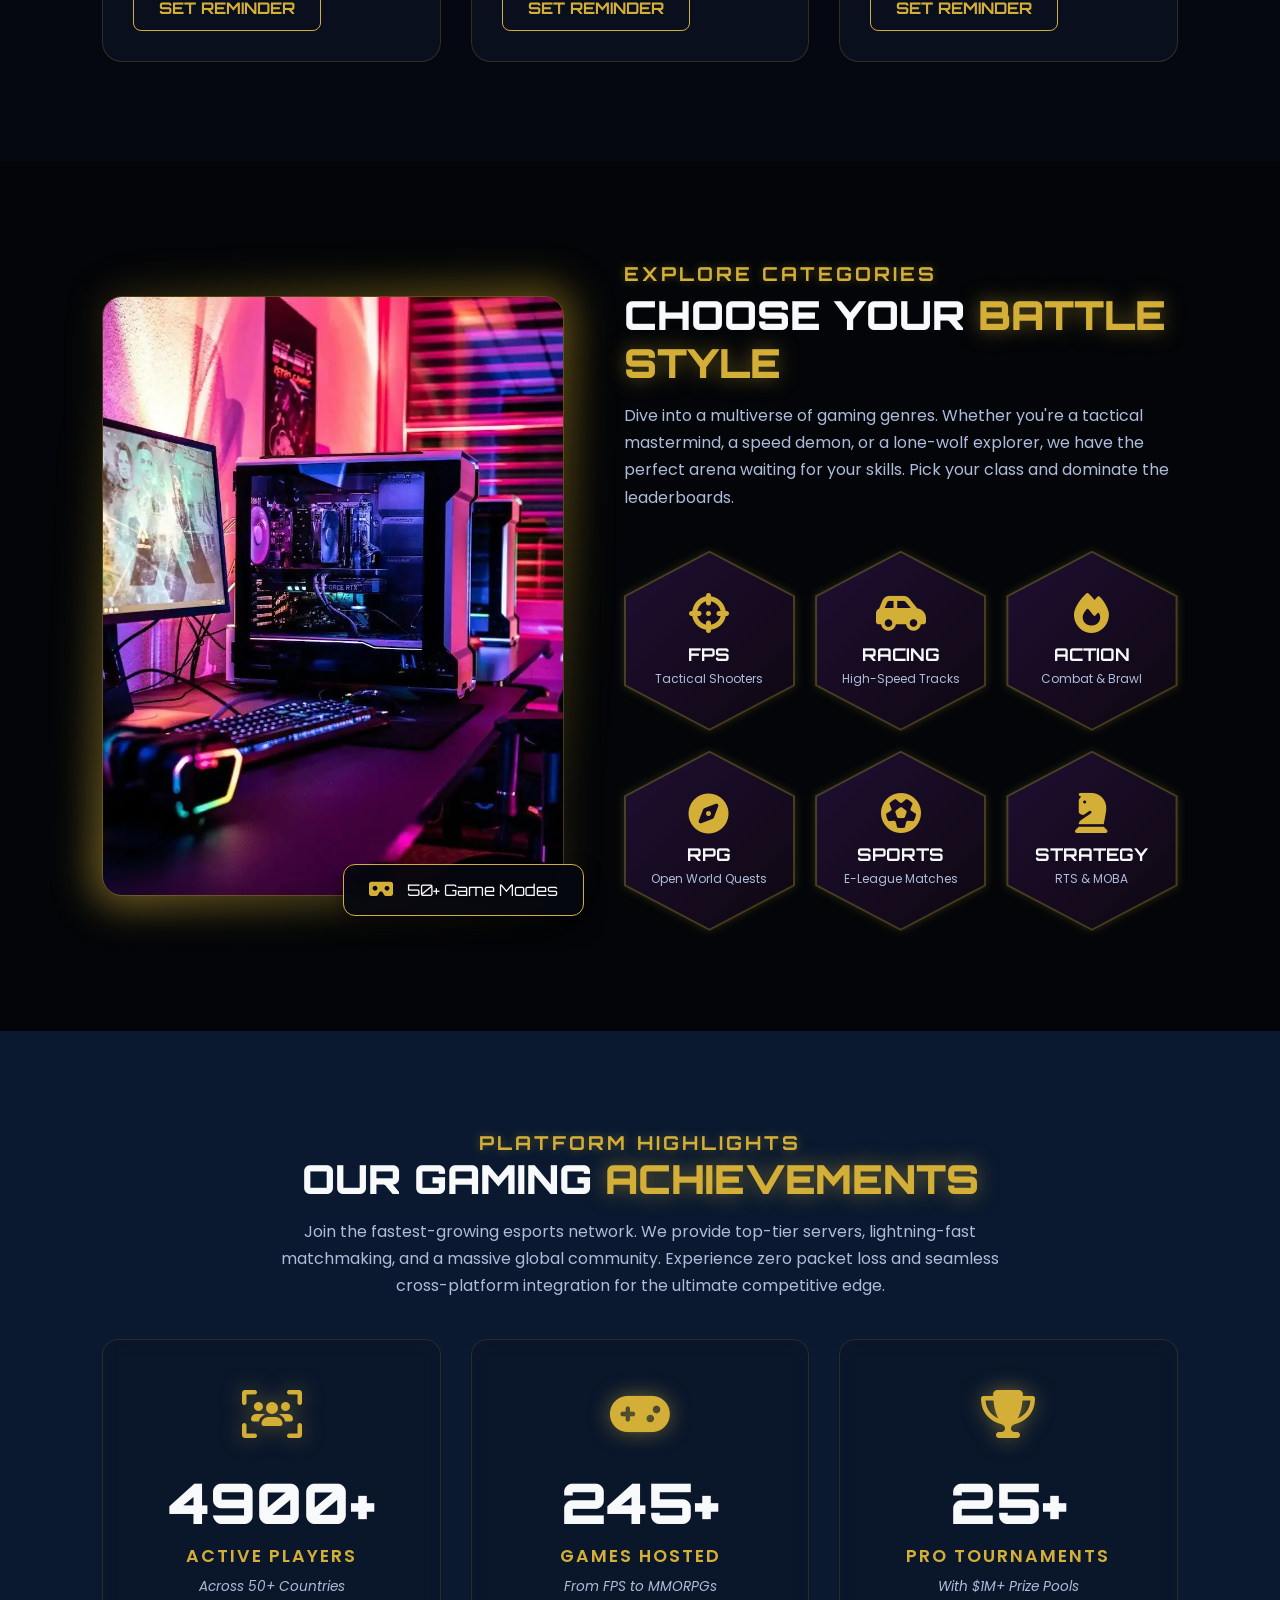
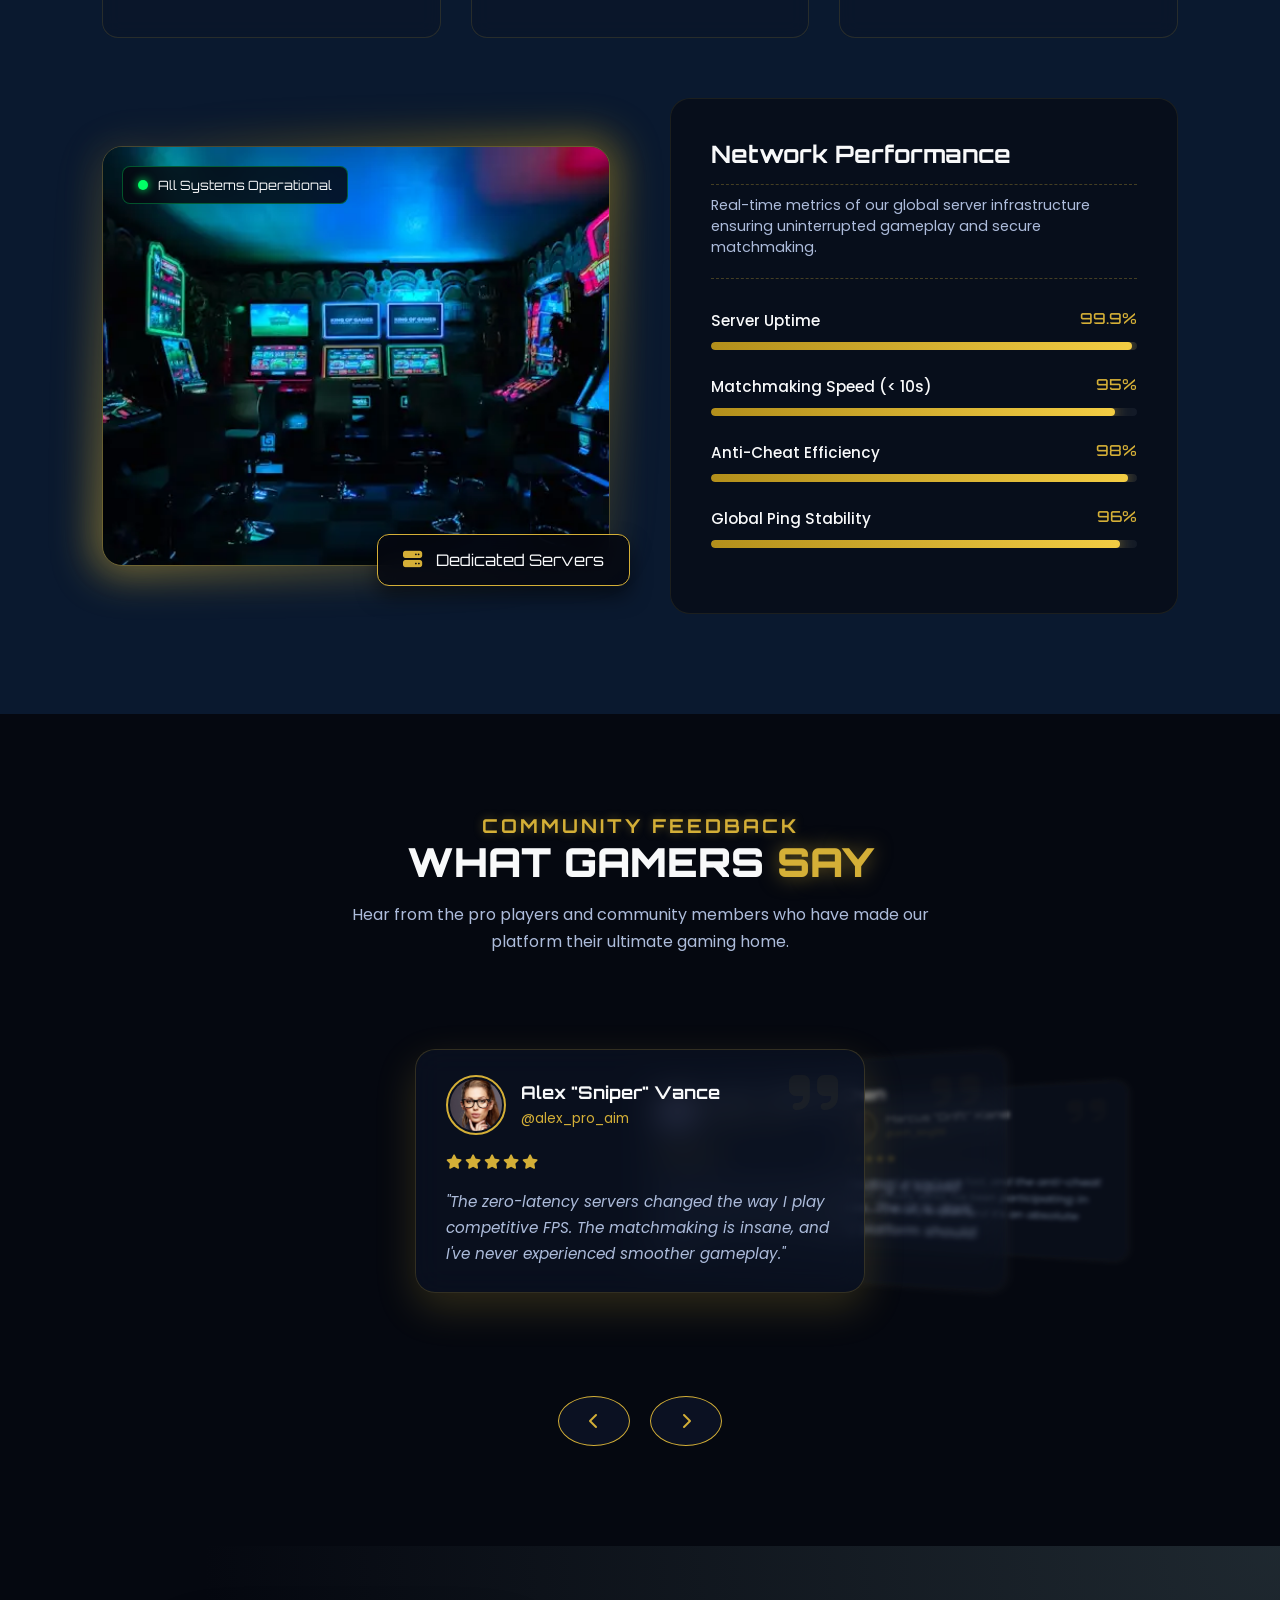
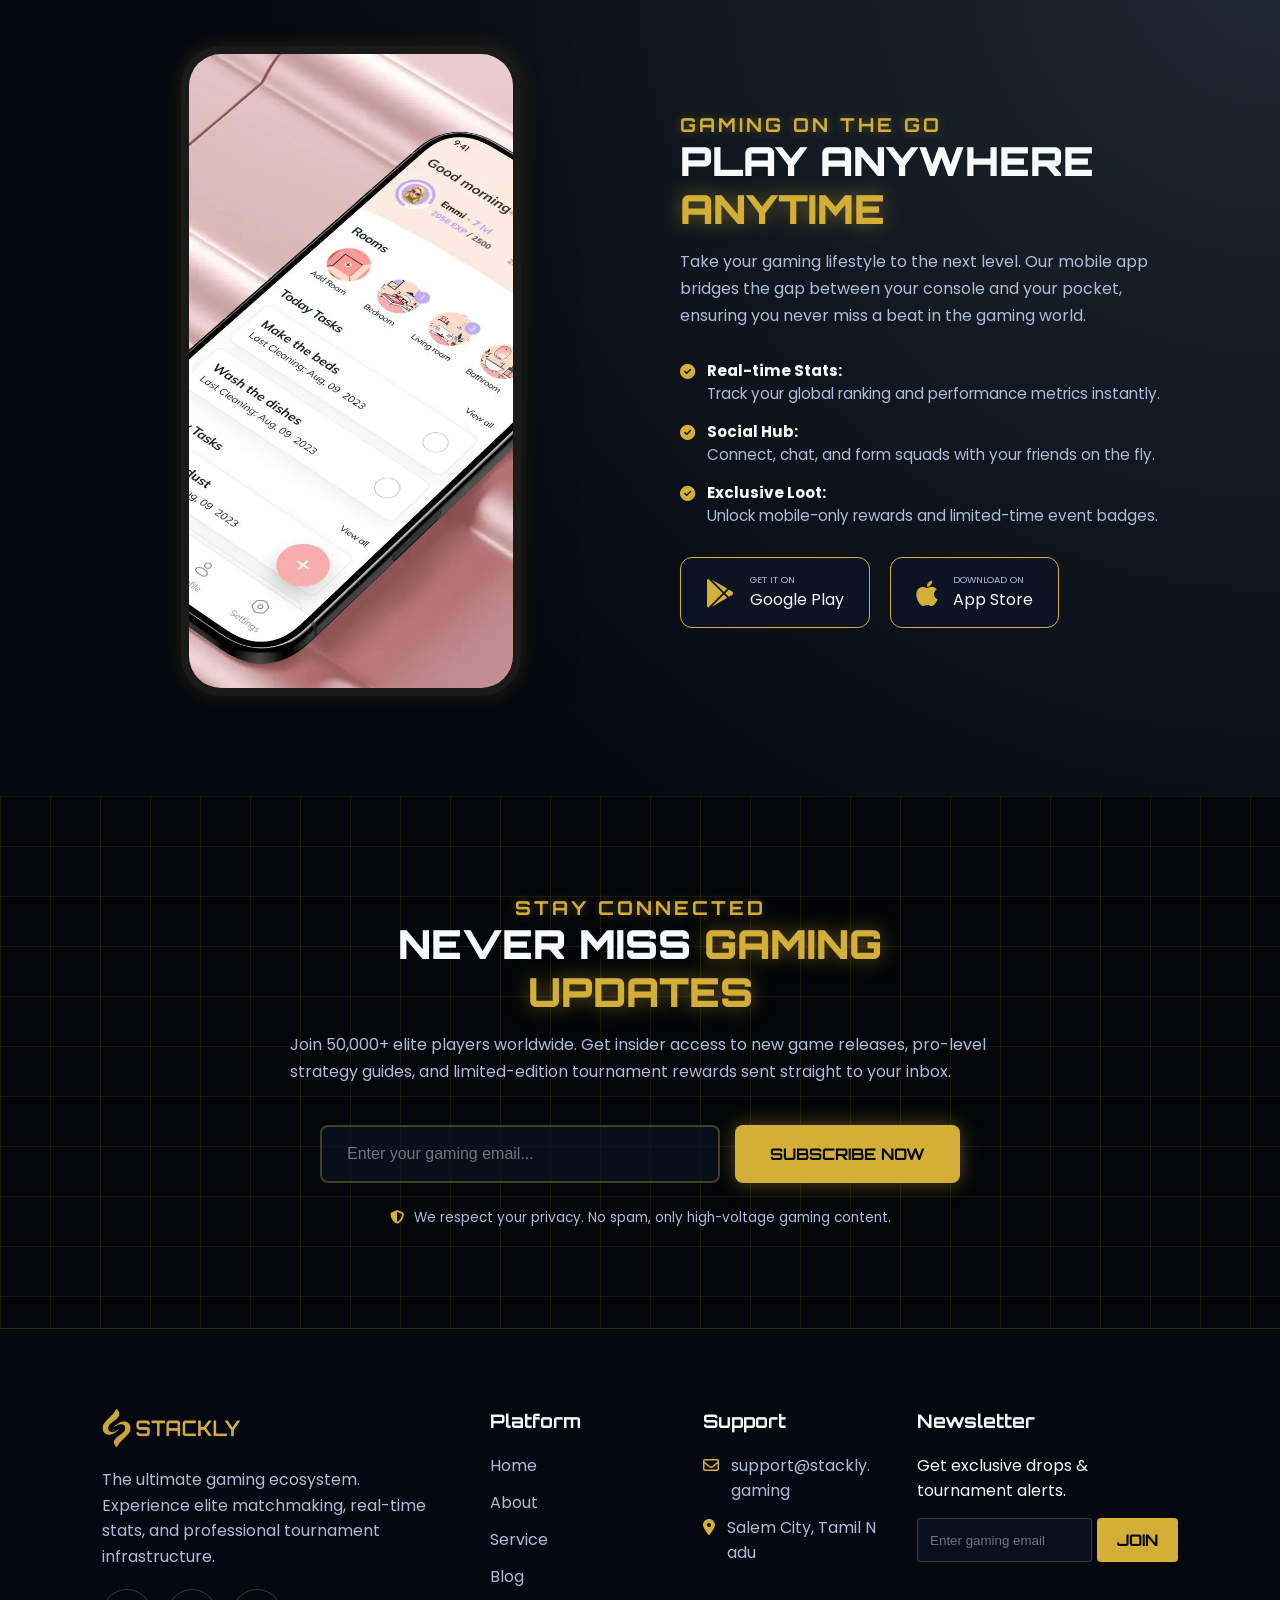
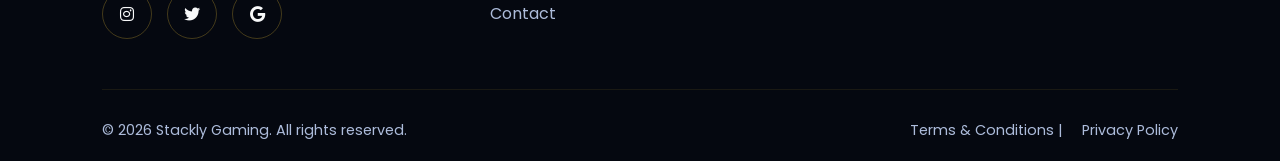
==== commit 7deb8e40: "Gaming" ====
--- a/index.html
+++ b/index.html
@@ -5,7 +5,7 @@
     <meta charset="UTF-8">
     <meta name="viewport" content="width=device-width, initial-scale=1.0">
     <link rel="icon" type="image/png" href="./asset/yellow_logo11.webp">
-    
+
     <title>Stackly - Gaming Platform</title>
     <meta name="description"
         content="Stackly - The ultimate gaming platform. Explore our premium gaming services, read the latest blogs, and level up your gaming experience with us.">
@@ -90,7 +90,8 @@
         <section class="hero-section" id="home">
 
             <div class="video-wrapper">
-                <video autoplay muted loop playsinline class="bg-video">
+                <video autoplay muted loop playsinline preload="auto" class="bg-video">
+                    <source src="./asset/video1.webm" type="video/webm">
                     <source src="./asset/video1.mp4" type="video/mp4">
                 </video>
                 <div class="video-overlay"></div>
@@ -102,7 +103,7 @@
 
                 <div class="hero-slide active">
                     <div class="floating-character">
-                        <img src="./asset/h1.webp" alt="Character 1">
+                        <img src="./asset/h1.webp" alt="Character 1" loading="lazy">
                     </div>
                     <div class="hero-content">
                         <h3 class="gold-subtitle">ENTER THE GAMING WORLD</h3>
@@ -120,7 +121,7 @@
 
                 <div class="hero-slide">
                     <div class="floating-character">
-                        <img src="./asset/h2.webp" alt="Character 2">
+                        <img src="./asset/h2.webp" alt="Character 2" loading="lazy">
                     </div>
                     <div class="hero-content">
                         <h3 class="gold-subtitle">NEXT-GEN ESPORTS</h3>
@@ -136,7 +137,7 @@
 
                 <div class="hero-slide">
                     <div class="floating-character">
-                        <img src="./asset/h3.webp" alt="Character 3">
+                        <img src="./asset/h3.webp" alt="Character 3" loading="lazy">
                     </div>
                     <div class="hero-content">
                         <h3 class="gold-subtitle">METAVERSE CONQUESTS</h3>
@@ -174,7 +175,7 @@
 
             <div class="games-slider" id="gamesSlider">
                 <div class="game-card" data-aos="fade-up" data-aos-duration="3000" data-aos-delay="200">
-                    <div class="game-img-wrapper"><img src="./asset/h4.webp" alt="Shadow Protocol"><span
+                    <div class="game-img-wrapper"><img src="./asset/h4.webp" alt="Shadow Protocol" loading="lazy"><span
                             class="genre-tag">FPS Action</span></div>
                     <div class="game-info">
                         <h3>Shadow Protocol</h3>
@@ -187,7 +188,7 @@
                     </div>
                 </div>
                 <div class="game-card" data-aos="fade-up" data-aos-duration="3000" data-aos-delay="400">
-                    <div class="game-img-wrapper"><img src="./asset/h5.webp" alt="Velocity X"><span
+                    <div class="game-img-wrapper"><img src="./asset/h5.webp" alt="Velocity X" loading="lazy"><span
                             class="genre-tag">Racing</span></div>
                     <div class="game-info">
                         <h3>Velocity X</h3>
@@ -200,7 +201,7 @@
                     </div>
                 </div>
                 <div class="game-card" data-aos="fade-up" data-aos-duration="3000" data-aos-delay="600">
-                    <div class="game-img-wrapper"><img src="./asset/h6.webp" alt="Neon Knights"><span
+                    <div class="game-img-wrapper"><img src="./asset/h6.webp" alt="Neon Knights" loading="lazy"><span
                             class="genre-tag">RPG Arena</span></div>
                     <div class="game-info">
                         <h3>Neon Knights</h3>
@@ -213,7 +214,7 @@
                     </div>
                 </div>
                 <div class="game-card" data-aos="fade-up" data-aos-duration="3000" data-aos-delay="800">
-                    <div class="game-img-wrapper"><img src="./asset/h7.webp" alt="Cyber Warfare"><span
+                    <div class="game-img-wrapper"><img src="./asset/h7.webp" alt="Cyber Warfare" loading="lazy"><span
                             class="genre-tag">Battle Royale</span></div>
                     <div class="game-info">
                         <h3>Cyber Warfare</h3>
@@ -226,7 +227,7 @@
                     </div>
                 </div>
                 <div class="game-card" data-aos="fade-up" data-aos-duration="3000" data-aos-delay="600">
-                    <div class="game-img-wrapper"><img src="./asset/h8.webp" alt="Galactic Siege"><span
+                    <div class="game-img-wrapper"><img src="./asset/h8.webp" alt="Galactic Siege" loading="lazy"><span
                             class="genre-tag">Strategy</span></div>
                     <div class="game-info">
                         <h3>Galactic Siege</h3>
@@ -239,7 +240,7 @@
                     </div>
                 </div>
                 <div class="game-card" data-aos="fade-up" data-aos-duration="3000" data-aos-delay="700">
-                    <div class="game-img-wrapper"><img src="./asset/h9.webp" alt="Void Runner"><span
+                    <div class="game-img-wrapper"><img src="./asset/h9.webp" alt="Void Runner" loading="lazy"><span
                             class="genre-tag">Adventure</span></div>
                     <div class="game-info">
                         <h3>Void Runner</h3>
@@ -293,7 +294,7 @@
 
                 <div class="about-visual" data-aos="zoom-in" data-aos-duration="1000">
                     <div class="visual-box">
-                        <img src="./asset/h10.webp" alt="Gaming Setup">
+                        <img src="./asset/h10.webp" alt="Gaming Setup" loading="lazy">
                         <div class="floating-stat">
                             <i class="fa-solid fa-trophy"></i>
                             <span>10k+ Tournaments</span>
@@ -366,7 +367,7 @@
 
                 <div class="categories-visual" data-aos="fade-right" data-aos-duration="1000">
                     <div class="image-glow-wrapper">
-                        <img src="./asset/h13.webp" alt="Gaming Genres" class="cat-img">
+                        <img src="./asset/h13.webp" alt="Gaming Genres" class="cat-img" loading="lazy">
                         <div class="glass-tag"><i class="fa-solid fa-vr-cardboard"></i> 50+ Game Modes</div>
                     </div>
                 </div>
@@ -476,7 +477,7 @@
 
                 <div class="stats-image" data-aos="fade-right" data-aos-delay="200">
                     <div class="image-glow-wrapper stat-img-hover">
-                        <img src="./asset/h11.webp" alt="Server Infrastructure" class="cat-img"
+                        <img src="./asset/h11.webp" alt="Server Infrastructure" loading="lazy" class="cat-img"
                             style="min-height: 420px;">
                         <div class="glass-tag"><i class="fa-solid fa-server"></i> Dedicated Servers</div>
 
@@ -553,7 +554,7 @@
                     <div class="testi-3d-card">
                         <i class="fa-solid fa-quote-right quote-bg"></i>
                         <div class="testi-header">
-                            <img src="./asset/a4.webp" alt="Gamer Profile">
+                            <img src="./asset/a4.webp" alt="Gamer Profile" loading="lazy">
                             <div class="testi-user">
                                 <h4>Alex "Sniper" Vance</h4>
                                 <span>@alex_pro_aim</span>
@@ -569,7 +570,7 @@
                     <div class="testi-3d-card">
                         <i class="fa-solid fa-quote-right quote-bg"></i>
                         <div class="testi-header">
-                            <img src="./asset/a1.webp" alt="Gamer Profile">
+                            <img src="./asset/a1.webp" alt="Gamer Profile" loading="lazy">
                             <div class="testi-user">
                                 <h4>Sarah "Valkyrie" Chen</h4>
                                 <span>@valkyrie_plays</span>
@@ -585,7 +586,7 @@
                     <div class="testi-3d-card">
                         <i class="fa-solid fa-quote-right quote-bg"></i>
                         <div class="testi-header">
-                            <img src="./asset/a2.webp" alt="Gamer Profile">
+                            <img src="./asset/a2.webp" alt="Gamer Profile" loading="lazy">
                             <div class="testi-user">
                                 <h4>Marcus "Drift" Kane</h4>
                                 <span>@drift_king99</span>
@@ -601,7 +602,7 @@
                     <div class="testi-3d-card">
                         <i class="fa-solid fa-quote-right quote-bg"></i>
                         <div class="testi-header">
-                            <img src="./asset/a3.webp" alt="Gamer Profile">
+                            <img src="./asset/a3.webp" alt="Gamer Profile" loading="lazy">
                             <div class="testi-user">
                                 <h4>Elena "Mystic" Rose</h4>
                                 <span>@mystic_mage</span>
@@ -629,7 +630,7 @@
 
                 <div class="download-visual" data-aos="fade-right">
                     <div class="phone-mockup stat-img-hover">
-                        <img src="./asset/a5.webp" alt="App UI" class="app-ui-screen">
+                        <img src="./asset/a5.webp" alt="App UI" class="app-ui-screen" loading="lazy">
                         <div class="phone-frame"></div>
                     </div>
                 </div>
--- a/common.css
+++ b/common.css
@@ -208,6 +208,19 @@
 .login-btn:hover {
   background-color: var(--gold-hover);
   box-shadow: 0 4px 15px rgba(212, 175, 55, 0.3);
+}
+
+.login-btn:not(:disabled):active {
+  transform: scale(0.95);
+  box-shadow: 0 2px 8px rgba(212, 175, 55, 0.2);
+}
+
+.login-btn:disabled {
+  opacity: 0.5;
+  cursor: not-allowed;
+  pointer-events: none;
+  filter: grayscale(100%);
+  box-shadow: none;
 }
 
 .nav-right-controls {
@@ -286,11 +299,24 @@
     overflow: hidden;
 }
 }
-
-.btn-hover1{
+.btn-hover1 {
   transition: all 0.3s ease;
 }
-.btn-hover1:hover{
+
+.btn-hover1:hover {
   transform: translateY(-6px);
   box-shadow: 0 4px 15px rgba(219, 171, 12, 0.781);
+}
+
+.btn-hover1:not(:disabled):active {
+  transform: scale(0.95);
+  box-shadow: 0 2px 8px rgba(219, 171, 12, 0.4);
+}
+
+.btn-hover1:disabled {
+  opacity: 0.5;
+  cursor: not-allowed;
+  pointer-events: none;
+  filter: grayscale(100%);
+  box-shadow: none;
 }
--- a/style.css
+++ b/style.css
@@ -1,10 +1,21 @@
+*:focus-visible {
+  outline: 2px dashed var(--theme-gold, #d4af37) !important;
+  outline-offset: 5px !important;
+  box-shadow: 0 0 15px rgba(212, 175, 55, 0.4);
+  border-radius: 4px; 
+}
+
+*:focus:not(:focus-visible) {
+  outline: none !important;
+}
+
 :root {
   --theme-gold: #d4af37;
   --theme-gold-light: #f3cd44;
   --theme-gold-dark: #b38f1b;
   --bg-navy: #050810;
   --text-light: #f8f9fa;
-  --text-muted: #8fa0c4;
+  --text-muted: #adbcdb;
 }
 
 .hero-section {
@@ -28,10 +39,13 @@
   z-index: 1;
   background: linear-gradient(
     90deg,
-    rgba(5, 8, 16, 0.98) 0%,
-    rgba(5, 8, 16, 0.85) 40%,
-    rgba(5, 8, 16, 0.6) 100%
+    rgba(5, 8, 16, 0.95) 0%,
+    rgba(5, 8, 16, 0.8) 50%,
+    rgba(5, 8, 16, 0.5) 100%
   );
+  /* The secret weapon for video backgrounds: blurs the video slightly */
+  backdrop-filter: blur(4px);
+  -webkit-backdrop-filter: blur(4px);
 }
 .bg-video {
   width: 100%;
@@ -138,7 +152,9 @@
   color: var(--text-light);
   line-height: 1.1;
   text-transform: uppercase;
-  text-shadow: 2px 4px 15px rgba(0, 0, 0, 0.9);
+  text-shadow:
+    0 2px 4px rgba(0, 0, 0, 0.9),
+    0 8px 20px rgba(0, 0, 0, 0.7);
 }
 .text-gold {
   color: var(--theme-gold);
@@ -151,7 +167,9 @@
   line-height: 1.6;
   margin-bottom: 20px;
   max-width: 600px;
-  text-shadow: 1px 2px 10px rgba(0, 0, 0, 0.9);
+  text-shadow:
+    0 1px 3px rgba(0, 0, 0, 0.9),
+    0 4px 10px rgba(0, 0, 0, 0.5);
   font-weight: 500;
 }
 
@@ -171,8 +189,22 @@
   align-items: center;
   justify-content: center;
   gap: 10px;
-  transition: 0.3s ease;
+  transition: all 0.3s ease;
   border: none;
+}
+
+button:not(:disabled):active,
+.btn-gold-glow:not(:disabled):active {
+  transform: scale(0.95);
+  box-shadow: none;
+}
+
+/* NEW: Disabled State (Button work aagatha pothu opacity kuraikka) */
+button:disabled {
+  opacity: 0.5;
+  cursor: not-allowed;
+  pointer-events: none;
+  filter: grayscale(100%);
 }
 
 .btn-gold-glow {
@@ -285,9 +317,12 @@
   .video-overlay {
     background: linear-gradient(
       180deg,
-      rgba(5, 8, 16, 0.6) 0%,
-      rgba(5, 8, 16, 0.95) 80%
+      rgba(5, 8, 16, 0.85) 0%,
+      rgba(5, 8, 16, 0.9) 50%,
+      rgba(5, 8, 16, 0.98) 100%
     );
+    backdrop-filter: blur(6px);
+    -webkit-backdrop-filter: blur(6px);
   }
 
   .hero-slider-container {
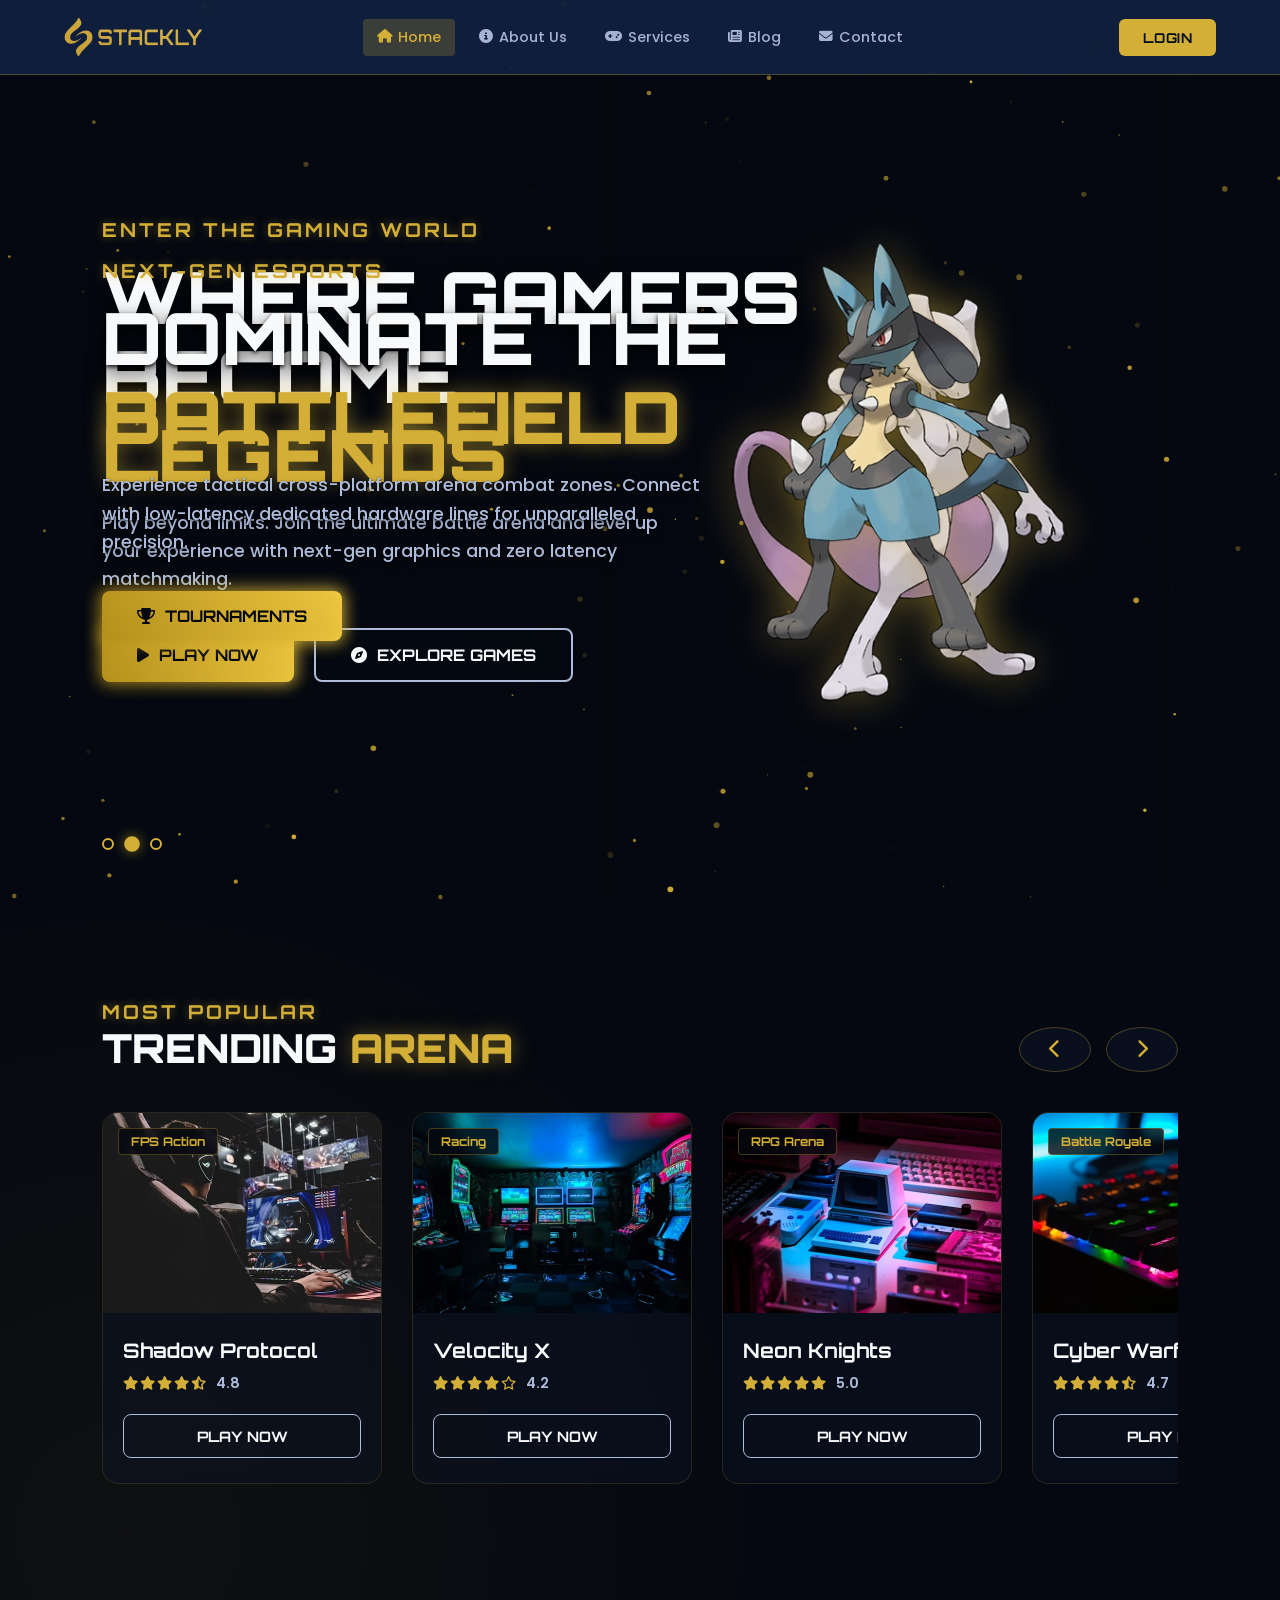
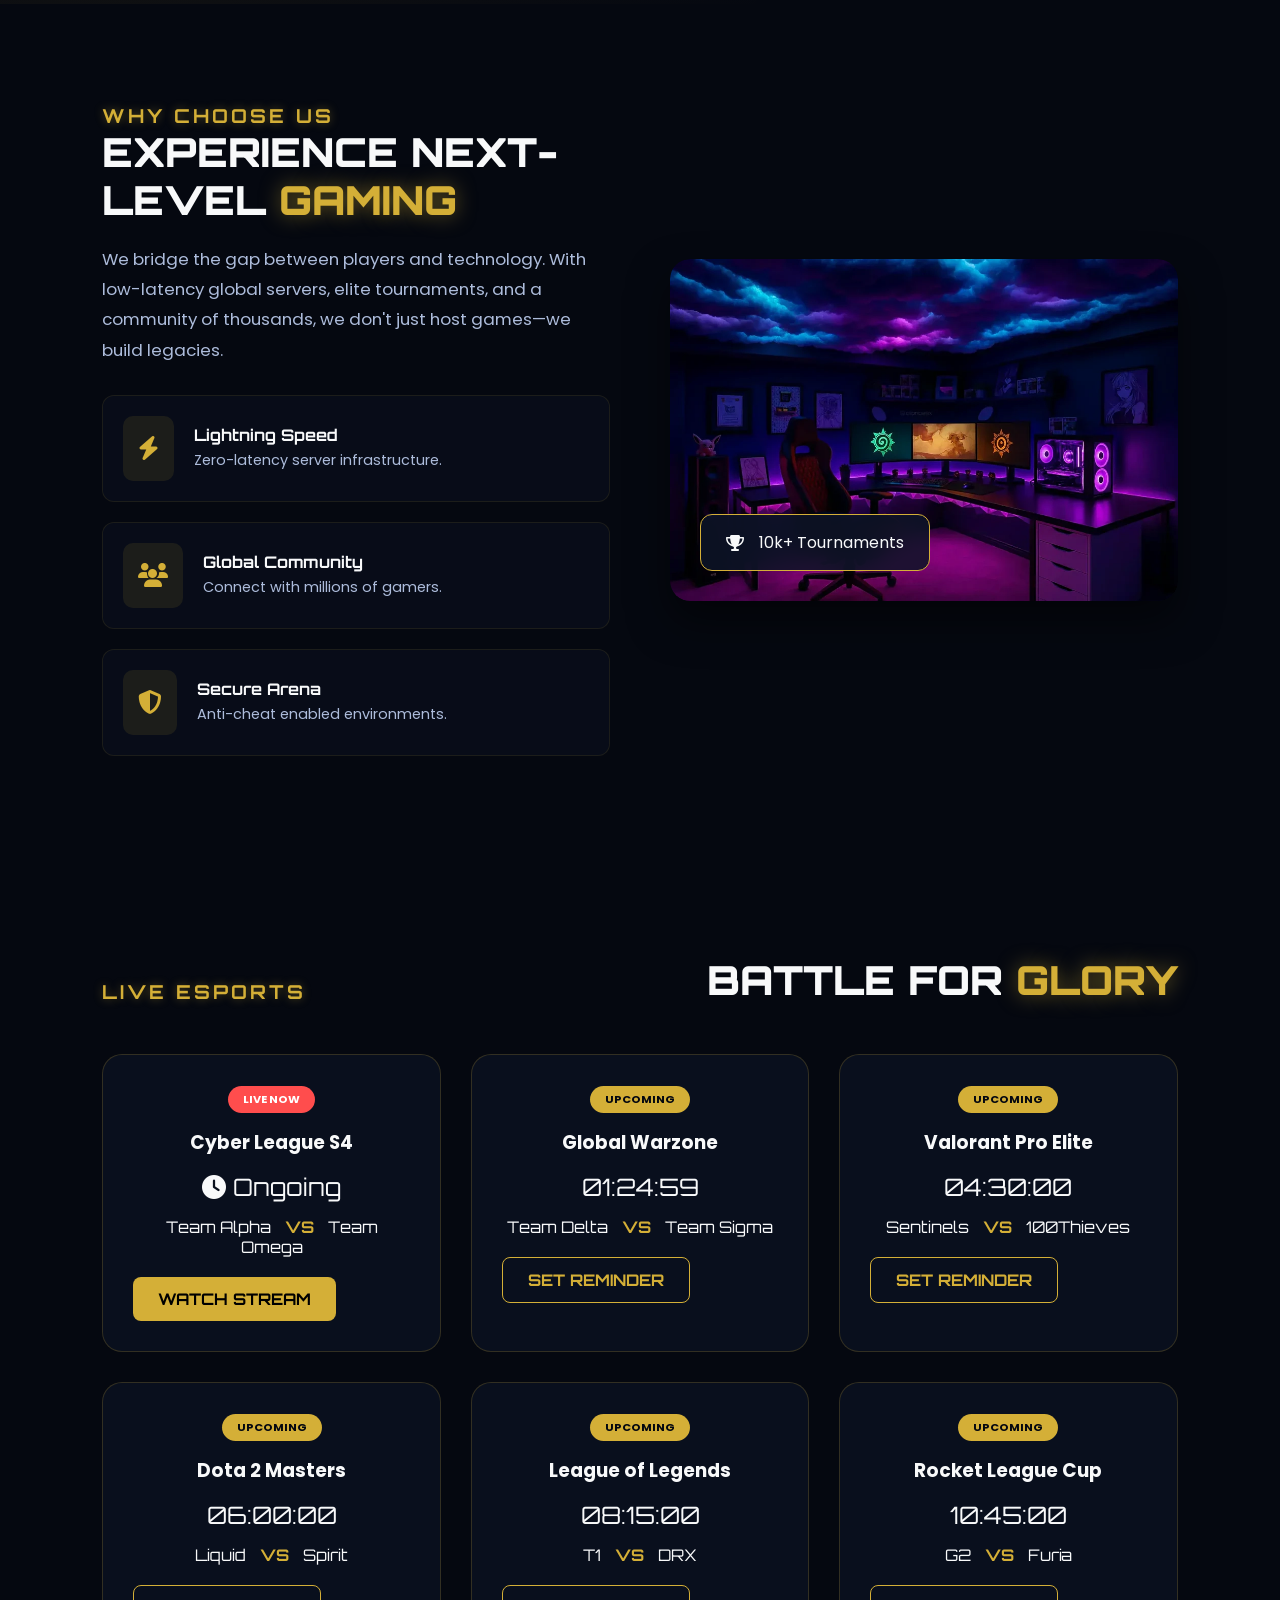
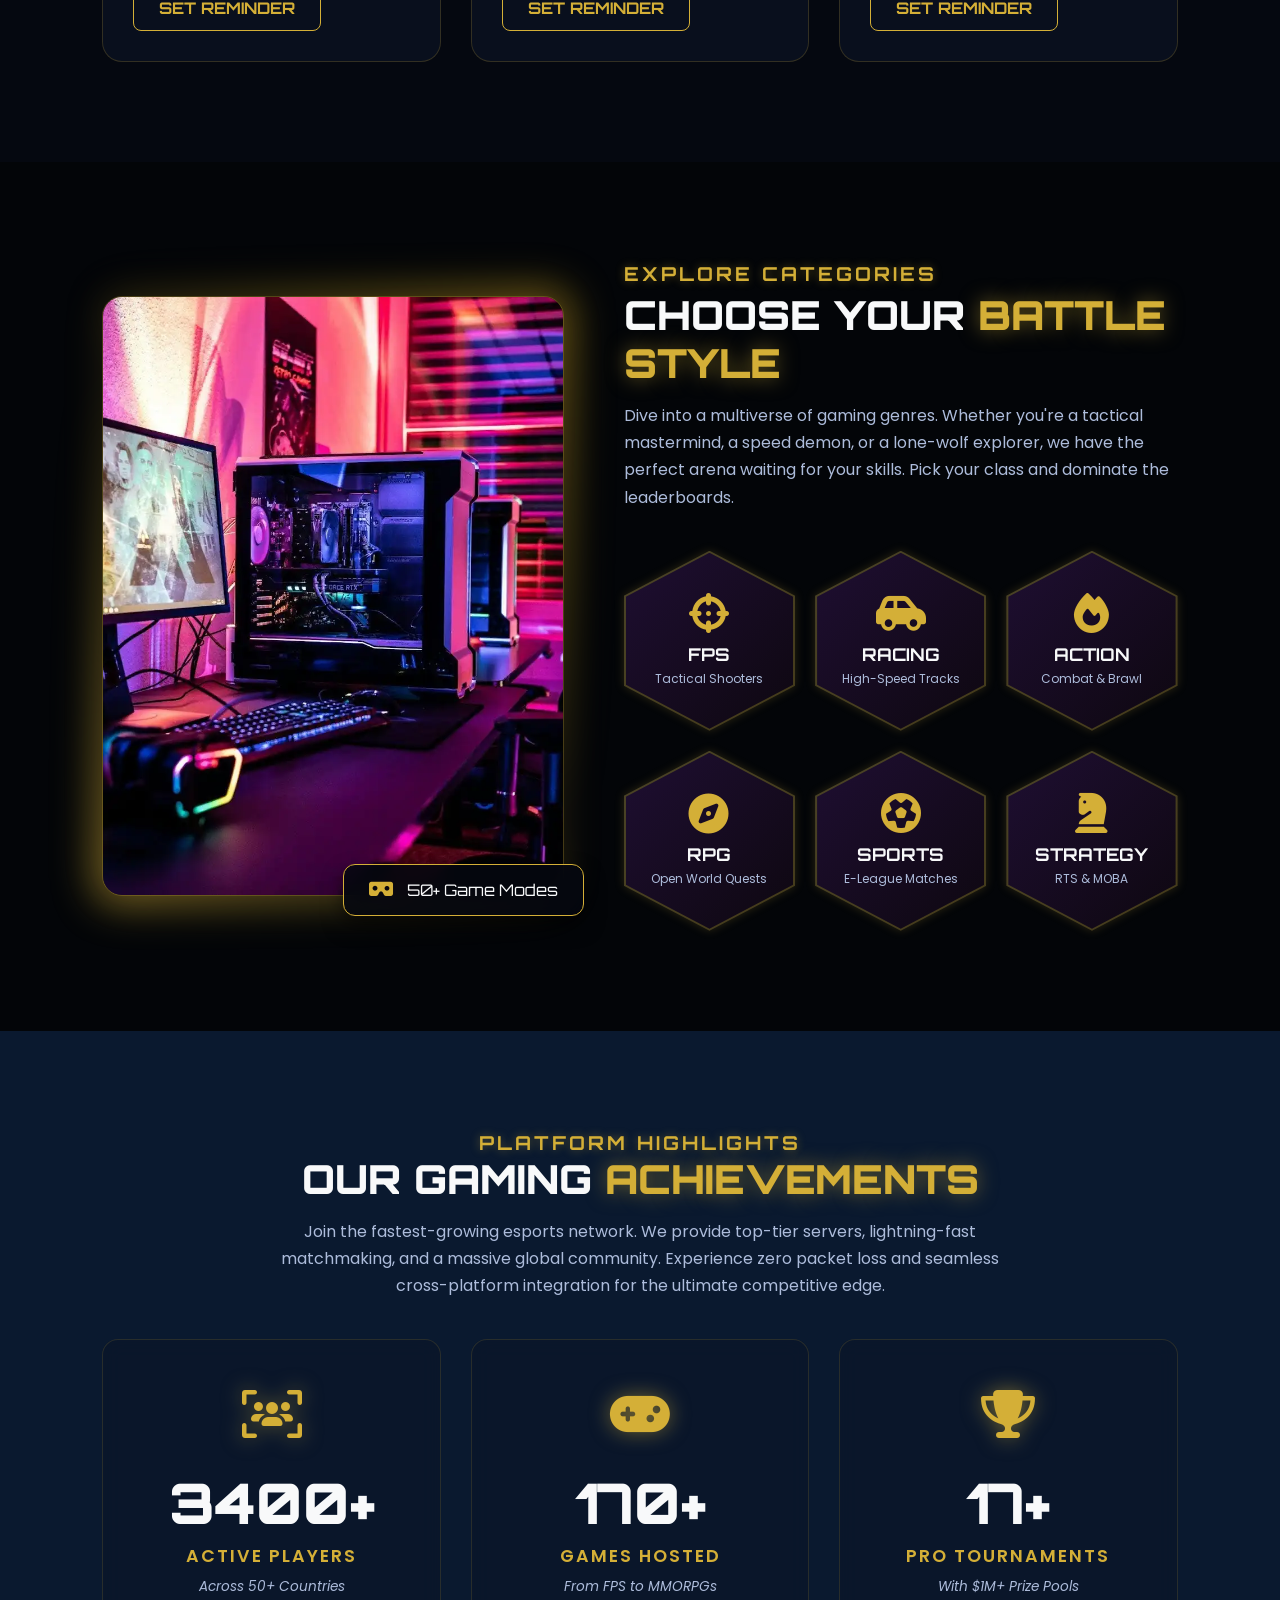
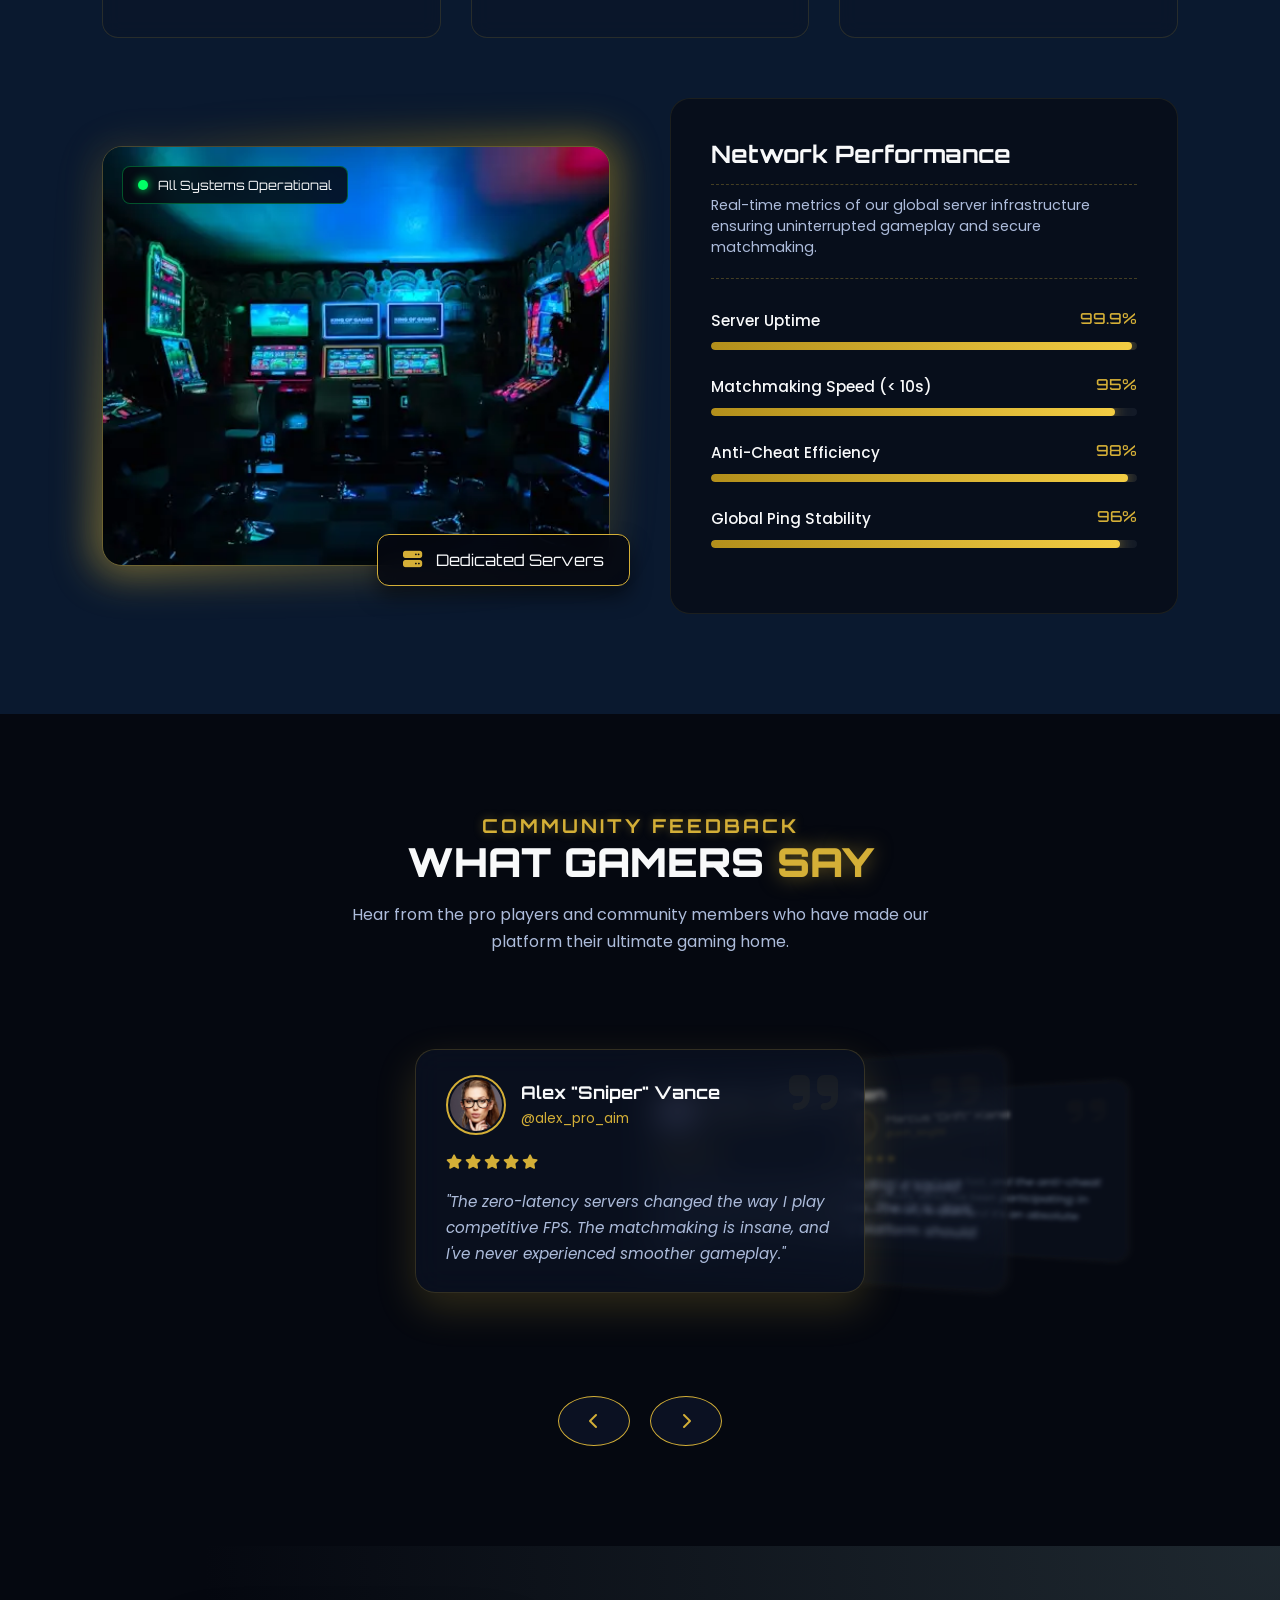
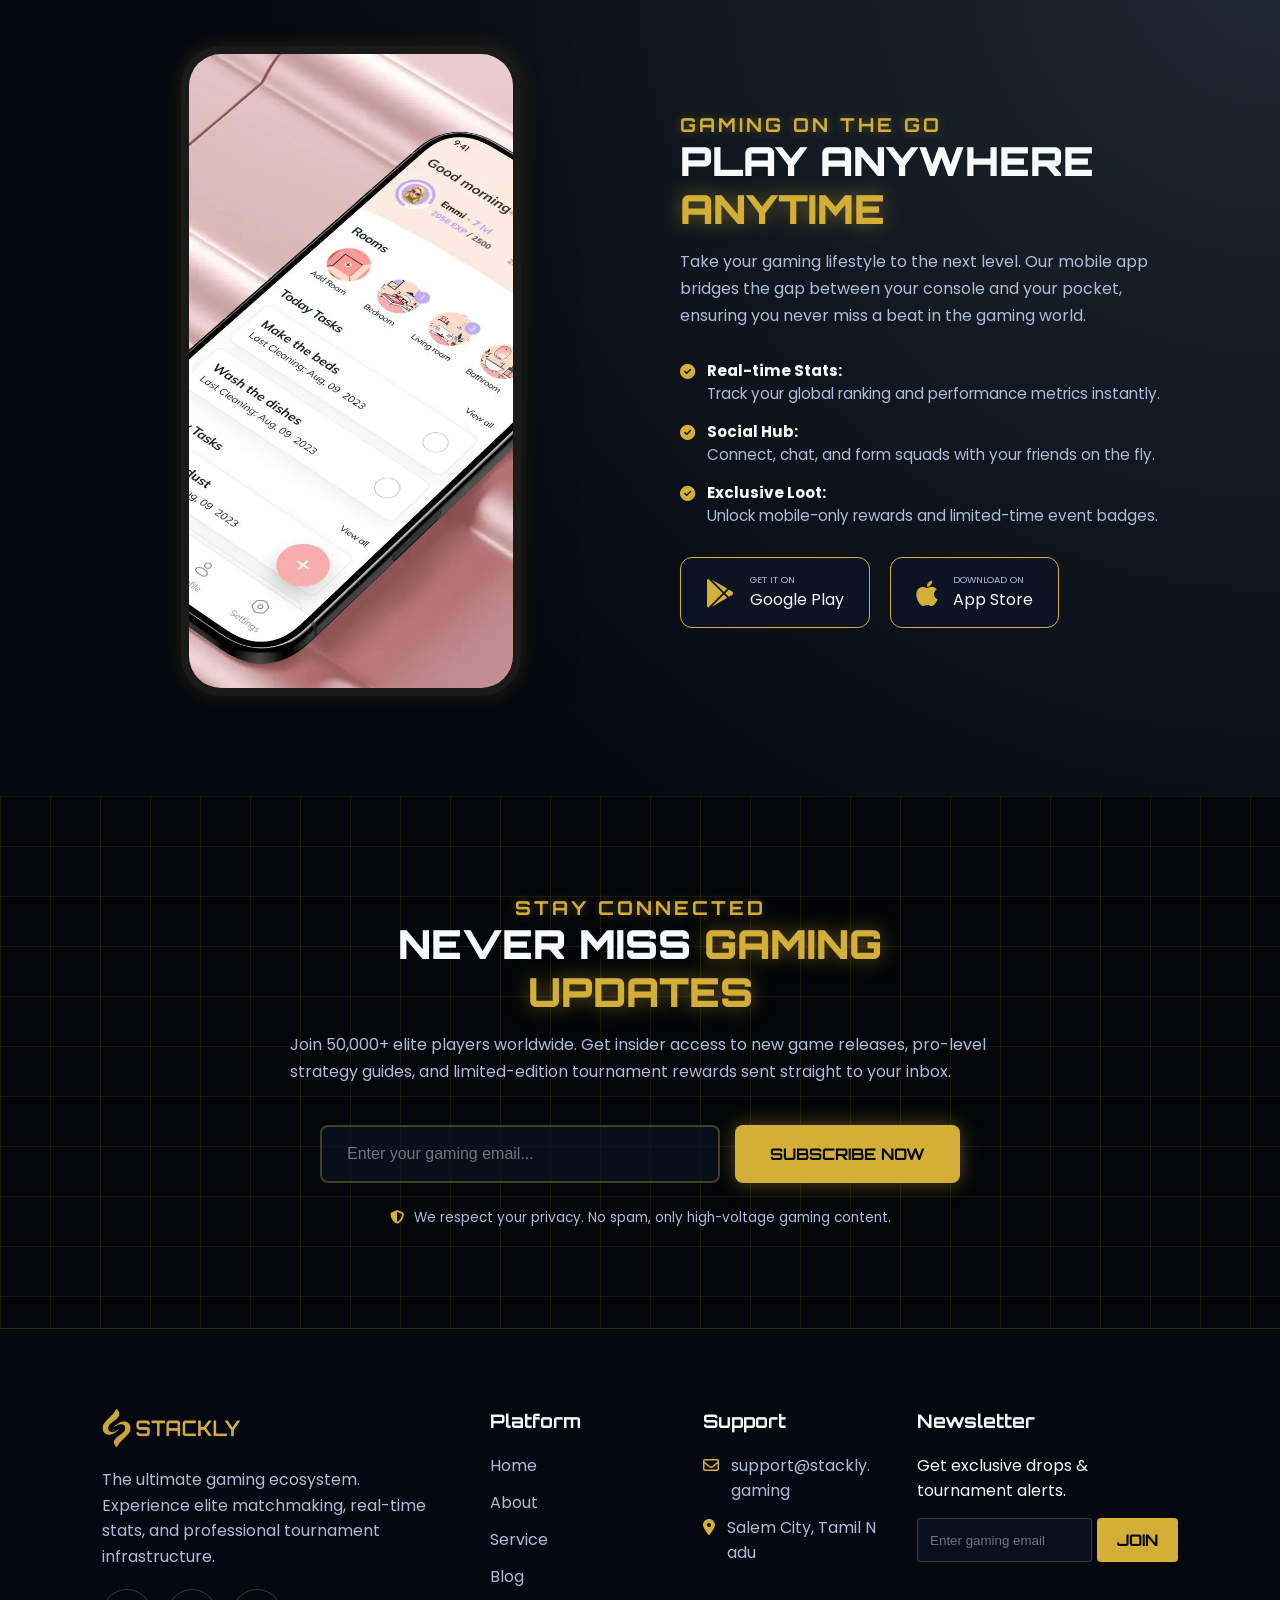
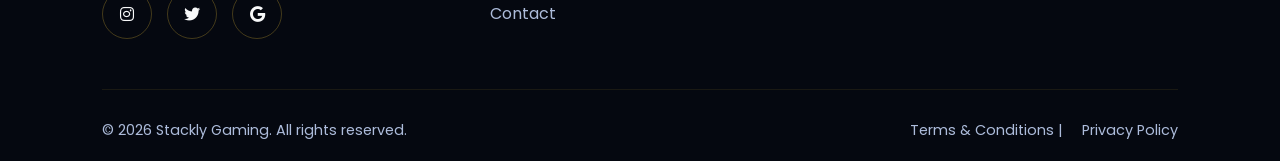
==== commit 70b7ed33: "Gaming" ====
--- a/index.html
+++ b/index.html
@@ -4,7 +4,7 @@
 <head>
     <meta charset="UTF-8">
     <meta name="viewport" content="width=device-width, initial-scale=1.0">
-    <link rel="icon" type="image/png" href="./asset/yellow_logo11.webp">
+    <link rel="icon" type="image/png" href="./asset/logo_Favicon.webp">
 
     <title>Stackly - Gaming Platform</title>
     <meta name="description"
